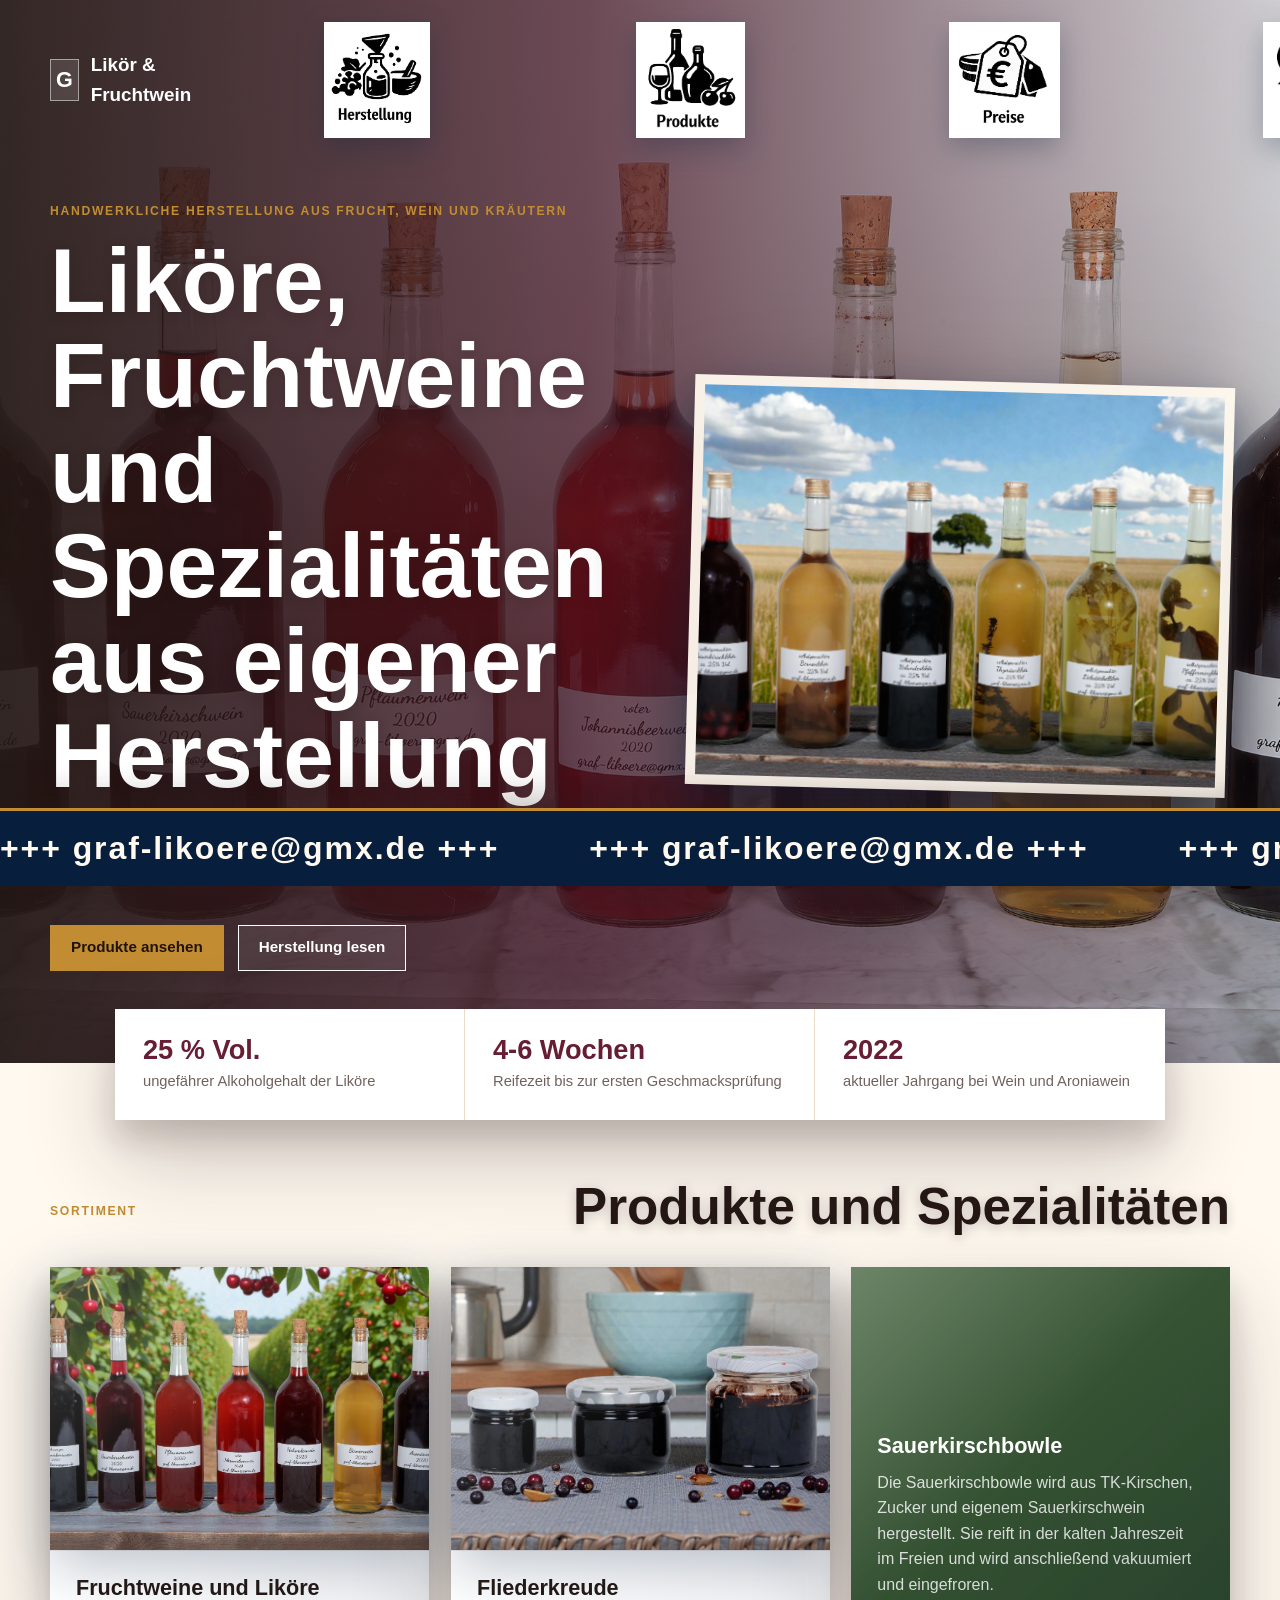
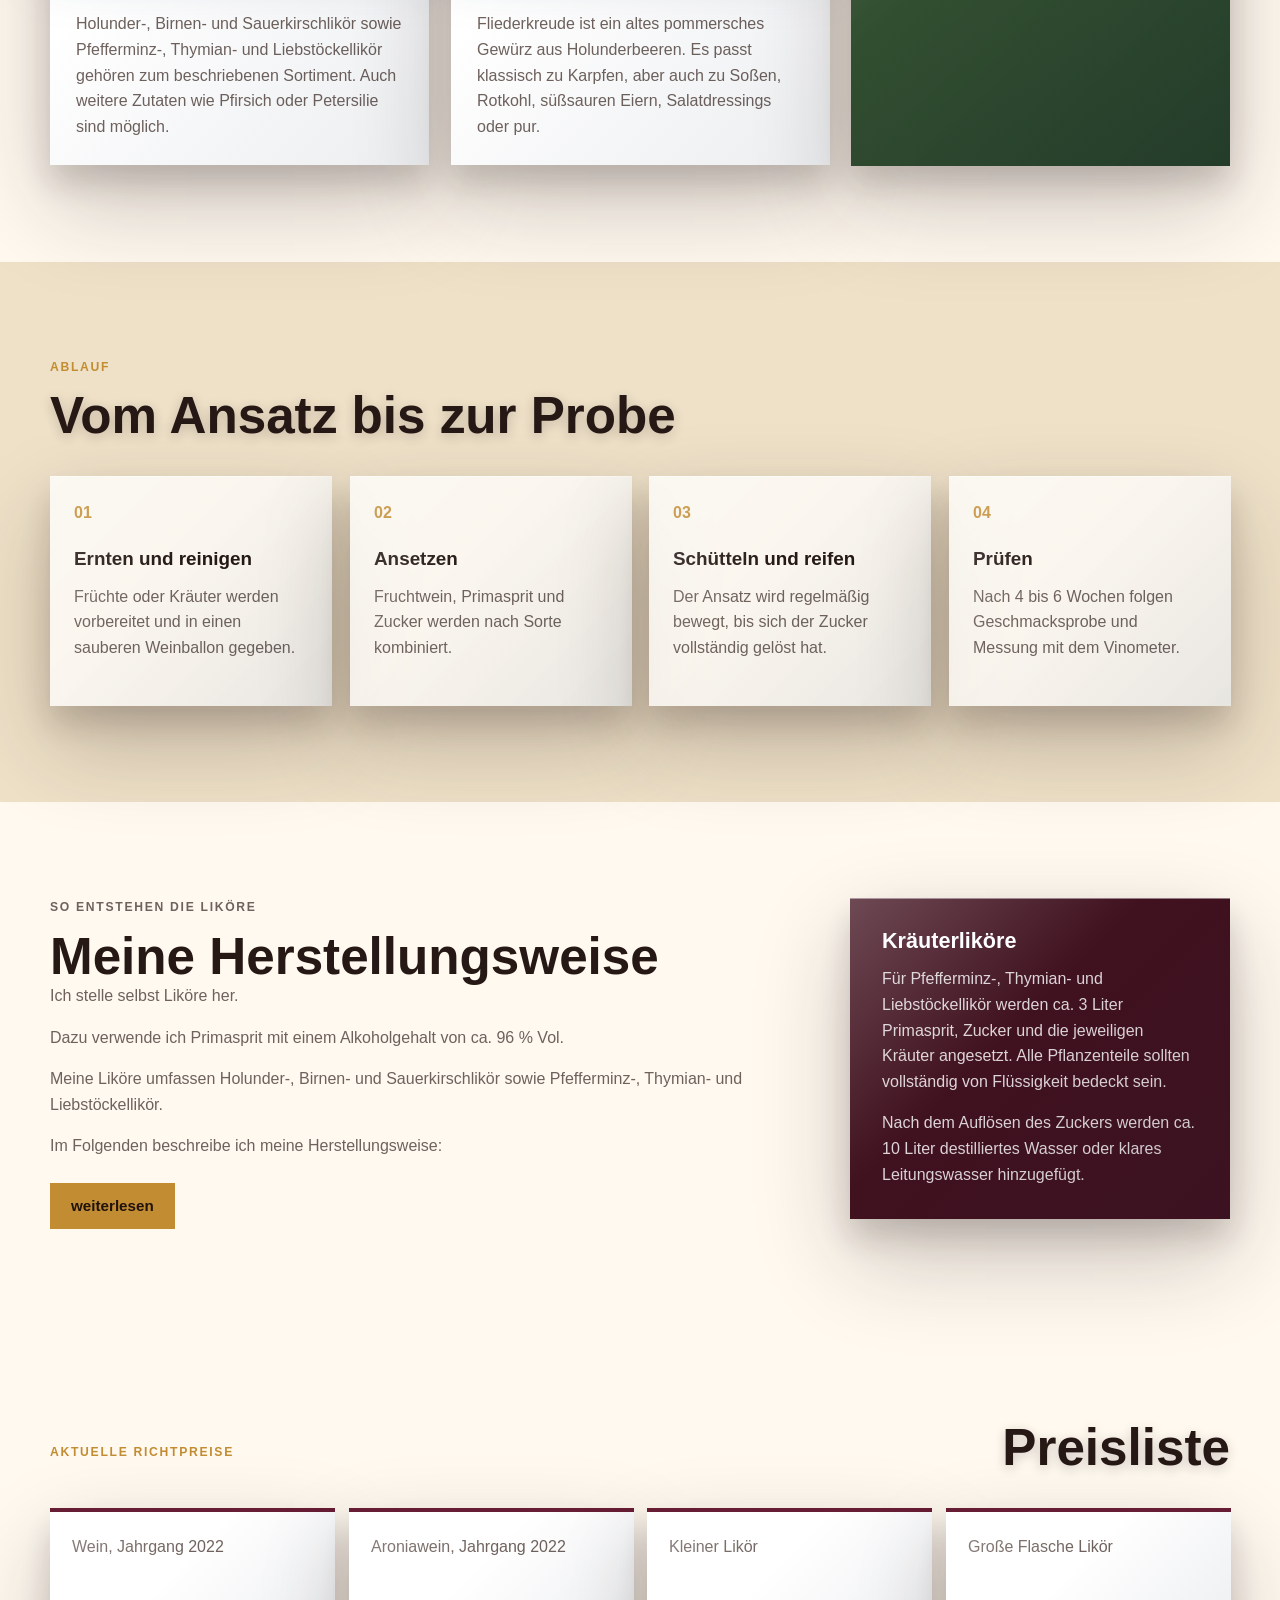
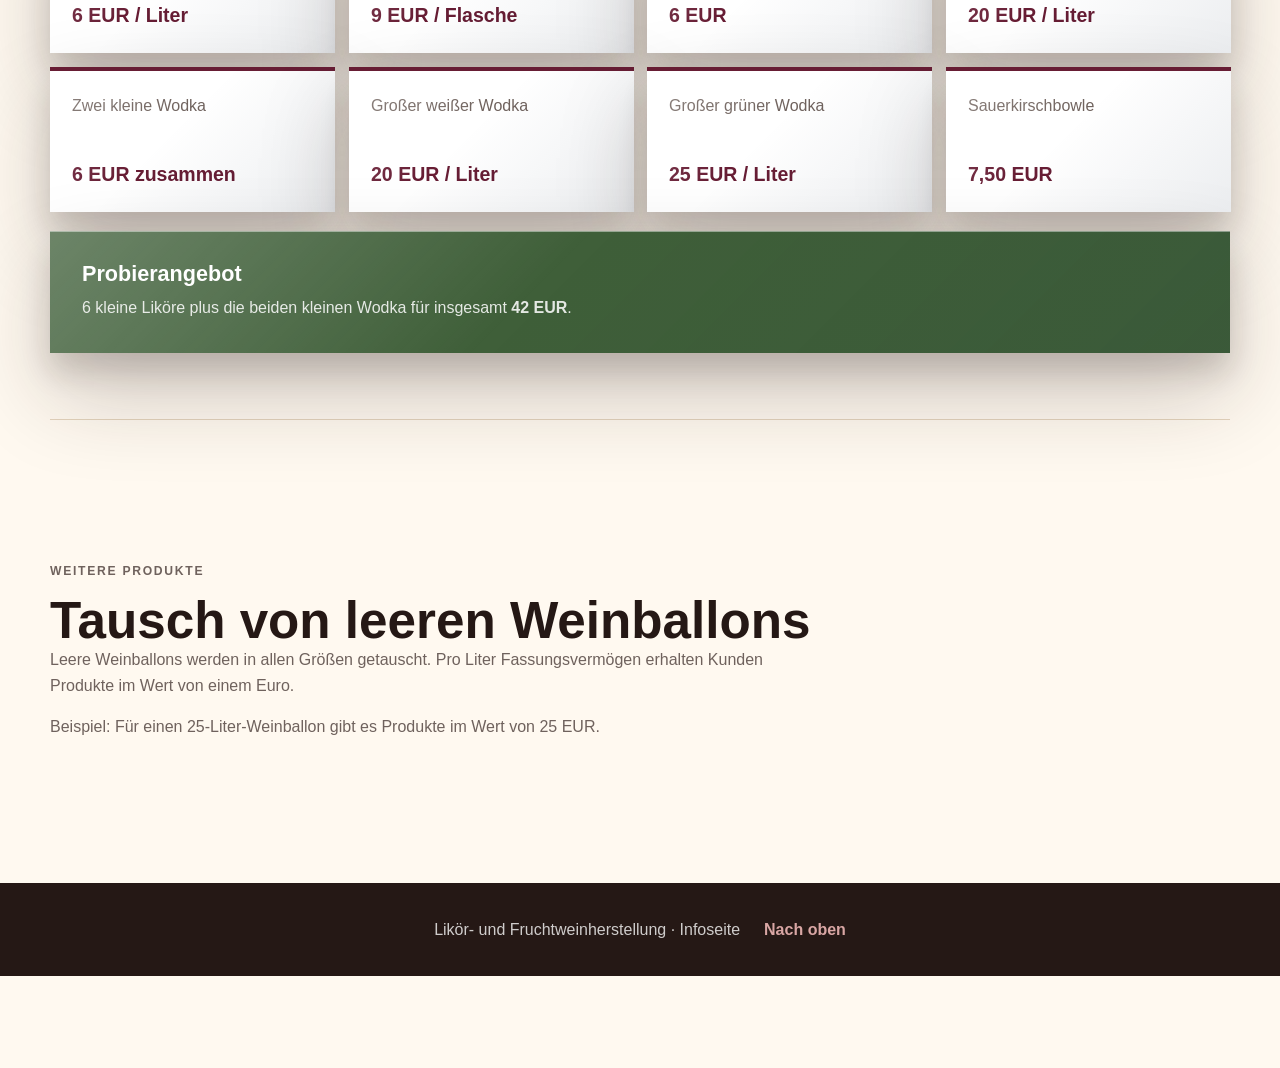
==== index.html @ 66293b5b "Add files via upload" ====
﻿<!doctype html>
<html lang="de">
<head>
  <meta charset="utf-8">
  <meta name="viewport" content="width=device-width, initial-scale=1">
  <title>Graf Liköre | Handgemachte Liköre, Fruchtweine, Fliederkreude & Sauerkirschbowle</title>
  <meta name="description" content="Graf Liköre: handgemachte Liköre, Fruchtweine, Aroniawein, Fliederkreude, Sauerkirschbowle und Wodka-Spezialitäten. Informationen zu Herstellung, Produkten, Preisen und Probierangebot.">
  <meta name="keywords" content="Graf Liköre, Likör, Liköre, handgemachte Liköre, hausgemachter Likör, Fruchtwein, Fruchtweine, Aroniawein, Holunderlikör, Birnenlikör, Sauerkirschlikör, Pfefferminzlikör, Thymianlikör, Liebstöckellikör, Kräuterlikör, Fliederkreude, Sauerkirschbowle, Wodka, Likörherstellung, Weinballon, regionale Produkte, Uecker-Randow, Pommern">
  <meta name="author" content="Graf Liköre">
  <meta name="robots" content="index, follow">
  <meta name="language" content="de">
  <meta name="geo.region" content="DE-MV">
  <meta name="geo.placename" content="Uecker-Randow, Mecklenburg-Vorpommern">
  <meta property="og:type" content="website">
  <meta property="og:locale" content="de_DE">
  <meta property="og:site_name" content="Graf Liköre">
  <meta property="og:title" content="Graf Liköre | Handgemachte Liköre und Fruchtweine">
  <meta property="og:description" content="Handgemachte Liköre, Fruchtweine, Fliederkreude, Sauerkirschbowle und Probierangebote mit Informationen zu Herstellung und Preisen.">
  <meta property="og:image" content="assets/likoerflaschen.jpg">
  <meta name="twitter:card" content="summary_large_image">
  <meta name="twitter:title" content="Graf Liköre | Handgemachte Liköre und Fruchtweine">
  <meta name="twitter:description" content="Informationen zu handgemachten Likören, Fruchtweinen, Fliederkreude, Sauerkirschbowle, Preisen und Herstellung.">
  <link rel="preconnect" href="https://fonts.googleapis.com">
  <link rel="preconnect" href="https://fonts.gstatic.com" crossorigin>
  <link href="https://fonts.googleapis.com/css2?family=Cormorant+Garamond:wght@600;700&family=Inter:wght@400;500;700;800&display=swap" rel="stylesheet">
  <link rel="stylesheet" href="css/styles.css?v=7">
</head>
<body>
  <header class="site-header" id="start">
    <nav class="nav" aria-label="Hauptnavigation">
      <a class="brand" href="#start" aria-label="Startseite">
        <span class="brand-mark">G</span>
        <span>Likör & Fruchtwein</span>
      </a>
      <button class="nav-toggle" type="button" aria-expanded="false" aria-controls="navLinks">
        <span></span><span></span><span></span>
      </button>
      <div class="nav-links" id="navLinks">
        <a class="nav-image-link nav-herstellung" href="#herstellung" aria-label="Herstellung"><img src="assets/herstellung2.png" alt="Herstellung"></a>
        <a class="nav-image-link nav-produkte" href="#produkte" aria-label="Produkte"><img src="assets/produkte2.png" alt="Produkte"></a>
        <a class="nav-image-link nav-preise" href="#preise" aria-label="Preise"><img src="assets/preise2.png" alt="Preise"></a>
        <a class="nav-image-link nav-interesse" href="#kontakt" aria-label="Interesse"><img src="assets/interesse2.png" alt="Interesse"></a>
      </div>
    </nav>

    <section class="hero">
      <div class="hero-copy">
        <p class="eyebrow">Handwerkliche Herstellung aus Frucht, Wein und Kräutern</p>
        <h1>Liköre, Fruchtweine und Spezialitäten aus eigener Herstellung</h1>
        <p class="hero-text">Diese Infoseite stellt das Sortiment, die Herstellungsweise und die aktuellen Richtpreise übersichtlich zusammen.</p>
        <div class="hero-actions">
          <a class="button button-primary" href="#produkte">Produkte ansehen</a>
          <a class="button button-secondary" href="#herstellung">Herstellung lesen</a>
        </div>
      </div>
      <figure class="hero-media reveal reveal-from-right">
        <img src="assets/l1.webp" alt="Große Likörflaschen aus eigener Herstellung">
      </figure>
    </section>
  </header>

  <main>
    <section class="intro-band" aria-label="Kurzüberblick">
      <div class="stat"><strong>25 % Vol.</strong><span>ungefährer Alkoholgehalt der Liköre</span></div>
      <div class="stat"><strong>4-6 Wochen</strong><span>Reifezeit bis zur ersten Geschmacksprüfung</span></div>
      <div class="stat"><strong>2022</strong><span>aktueller Jahrgang bei Wein und Aroniawein</span></div>
    </section>

    <section class="section gallery-section" id="produkte">
      <div class="section-heading">
        <p class="eyebrow">Sortiment</p>
        <h2>Produkte und Spezialitäten</h2>
      </div>
      <div class="product-grid">
        <article class="product-card featured reveal reveal-from-left">
          <img src="assets/l4.webp" alt="Fruchtweine in Flaschen">
          <div>
            <h3>Fruchtweine und Liköre</h3>
            <p>Holunder-, Birnen- und Sauerkirschlikör sowie Pfefferminz-, Thymian- und Liebstöckellikör gehören zum beschriebenen Sortiment. Auch weitere Zutaten wie Pfirsich oder Petersilie sind möglich.</p>
          </div>
        </article>
        <article class="product-card reveal reveal-from-right">
          <img src="assets/l5.webp" alt="Fliederkreude im Glas">
          <div>
            <h3>Fliederkreude</h3>
            <p>Fliederkreude ist ein altes pommersches Gewürz aus Holunderbeeren. Es passt klassisch zu Karpfen, aber auch zu Soßen, Rotkohl, süßsauren Eiern, Salatdressings oder pur.</p>
          </div>
        </article>
        <article class="product-card">
          <div class="text-only-card">
            <h3>Sauerkirschbowle</h3>
            <p>Die Sauerkirschbowle wird aus TK-Kirschen, Zucker und eigenem Sauerkirschwein hergestellt. Sie reift in der kalten Jahreszeit im Freien und wird anschließend vakuumiert und eingefroren.</p>
          </div>
        </article>
      </div>
    </section>

    <section class="section process-section">
      <div class="section-heading narrow">
        <p class="eyebrow">Ablauf</p>
        <h2>Vom Ansatz bis zur Probe</h2>
      </div>
      <ol class="timeline">
        <li><span>01</span><strong>Ernten und reinigen</strong><p>Früchte oder Kräuter werden vorbereitet und in einen sauberen Weinballon gegeben.</p></li>
        <li><span>02</span><strong>Ansetzen</strong><p>Fruchtwein, Primasprit und Zucker werden nach Sorte kombiniert.</p></li>
        <li><span>03</span><strong>Schütteln und reifen</strong><p>Der Ansatz wird regelmäßig bewegt, bis sich der Zucker vollständig gelöst hat.</p></li>
        <li><span>04</span><strong>Prüfen</strong><p>Nach 4 bis 6 Wochen folgen Geschmacksprobe und Messung mit dem Vinometer.</p></li>
      </ol>
    </section>

    <section class="section split" id="herstellung">
      <div>
        <p class="eyebrow">So entstehen die Liköre</p>
        <h2>Meine Herstellungsweise</h2>
        <p>Ich stelle selbst Liköre her.</p>
        <p>Dazu verwende ich Primasprit mit einem Alkoholgehalt von ca. 96 % Vol.</p>
        <p>Meine Liköre umfassen Holunder-, Birnen- und Sauerkirschlikör sowie Pfefferminz-, Thymian- und Liebstöckellikör.</p>
        <p>Im Folgenden beschreibe ich meine Herstellungsweise:</p>
        <div class="more-text" id="herstellungMehr" hidden>
          <p>Je nach Jahreszeit werden die entsprechenden Früchte geerntet, anschließend gereinigt und in einen zuvor gesäuberten Weinballon gefüllt.</p>
          <p>Für Holunder-, Birnen- und Sauerkirschlikör verwende ich jeweils einen entsprechenden Jahrgangswein (Holunder-, Birnen- oder Sauerkirschwein).</p>
          <p>In einen 15-Liter-Weinballon werden zunächst ca. 10 Liter Fruchtwein, etwa 2 Liter Primasprit und 500 Gramm Zucker gegeben. Anschließend wird der Ballon anfangs nahezu täglich geschüttelt, bis sich der Zucker vollständig aufgelöst hat. Nach etwa 4-6 Wochen kann der Likör geschmacklich geprüft werden.</p>
          <p>Meine Liköre haben einen Alkoholgehalt von etwa 25 % Vol. Dieser wird mit einem Vinometer gemessen.</p>
        </div>
        <button class="button button-primary read-more-button" type="button" aria-expanded="false" aria-controls="herstellungMehr">weiterlesen</button>
      </div>
      <aside class="note-panel">
        <h3>Kräuterliköre</h3>
        <p>Für Pfefferminz-, Thymian- und Liebstöckellikör werden ca. 3 Liter Primasprit, Zucker und die jeweiligen Kräuter angesetzt. Alle Pflanzenteile sollten vollständig von Flüssigkeit bedeckt sein.</p>
        <p>Nach dem Auflösen des Zuckers werden ca. 10 Liter destilliertes Wasser oder klares Leitungswasser hinzugefügt.</p>
      </aside>
    </section>
    <section class="section prices" id="preise">
      <div class="section-heading">
        <p class="eyebrow">Aktuelle Richtpreise</p>
        <h2>Preisliste</h2>
      </div>
      <div class="price-grid">
        <article><span>Wein, Jahrgang 2022</span><strong>6 EUR / Liter</strong></article>
        <article><span>Aroniawein, Jahrgang 2022</span><strong>9 EUR / Flasche</strong></article>
        <article><span>Kleiner Likör</span><strong>6 EUR</strong></article>
        <article><span>Große Flasche Likör</span><strong>20 EUR / Liter</strong></article>
        <article><span>Zwei kleine Wodka</span><strong>6 EUR zusammen</strong></article>
        <article><span>Großer weißer Wodka</span><strong>20 EUR / Liter</strong></article>
        <article><span>Großer grüner Wodka</span><strong>25 EUR / Liter</strong></article>
        <article><span>Sauerkirschbowle</span><strong>7,50 EUR</strong></article>
      </div>
      <div class="sample-box">
        <h3>Probierangebot</h3>
        <p>6 kleine Liköre plus die beiden kleinen Wodka für insgesamt <strong>42 EUR</strong>.</p>
      </div>
    </section>

    <section class="section exchange" id="kontakt">
      <div>
        <p class="eyebrow">Weitere Produkte</p>
        <h2>Tausch von leeren Weinballons</h2>
        <p>Leere Weinballons werden in allen Größen getauscht. Pro Liter Fassungsvermögen erhalten Kunden Produkte im Wert von einem Euro.</p>
        <p>Beispiel: Für einen 25-Liter-Weinballon gibt es Produkte im Wert von 25 EUR.</p>
      </div>
      <div class="contact-card">
        <h3>Interesse?</h3>
        <p>Diese Seite ist als kompakte Informationsseite gedacht und kann offline geöffnet, verschickt oder auf einem PC präsentiert werden.</p>
        <a class="button button-primary" href="#preise">Preise ansehen</a>
      </div>
    </section>
  </main>

  <footer class="footer">
    <p>Likör- und Fruchtweinherstellung · Infoseite</p>
    <a href="#start">Nach oben</a>
  </footer>

  <script src="js/main.js?v=7"></script>
  <div class="contact-ticker" aria-label="Kontakt E-Mail">
    <div class="contact-ticker-track">
      <span>+++ graf-likoere@gmx.de +++</span>
      <span>+++ graf-likoere@gmx.de +++</span>
      <span>+++ graf-likoere@gmx.de +++</span>
      <span>+++ graf-likoere@gmx.de +++</span>
    </div>
  </div></body>
</html>
---- css/styles.css ----
﻿:root {
  --ink: #251815;
  --muted: #6f625d;
  --paper: #fff9f0;
  --cream: #f4e8d2;
  --berry: #671d34;
  --berry-dark: #40111f;
  --leaf: #3f5f39;
  --gold: #c28c32;
  --rose: #d9a6a4;
  --white: #ffffff;
  --shadow: 0 24px 70px rgba(50, 23, 16, 0.18);
  --font-display: "Trebuchet MS", "Segoe UI", Arial, sans-serif;
  --font-body: "Segoe UI", Roboto, Arial, sans-serif;
}

* { box-sizing: border-box; }
html { scroll-behavior: smooth; }
body {
  margin: 0;
  font-family: var(--font-body);
  color: var(--ink);
  background: var(--paper);
  line-height: 1.6;
}
img { max-width: 100%; display: block; }
a { color: inherit; }

.site-header {
  min-height: 100vh;
  background:
    linear-gradient(90deg, rgba(37, 24, 21, 0.92), rgba(64, 17, 31, 0.73) 46%, rgba(37, 24, 21, 0.12)),
    url("../assets/fruchtweine.jpg") center/cover;
  color: var(--white);
  position: relative;
}

.nav {
  width: min(1180px, calc(100% - 32px));
  margin: 0 auto;
  padding: 22px 0;
  display: flex;
  align-items: center;
  justify-content: space-between;
  gap: 24px;
}

.brand {
  display: inline-flex;
  align-items: center;
  gap: 12px;
  text-decoration: none;
  font-weight: 700;
  letter-spacing: 0;
  font-family: var(--font-display);
  font-size: 1.18rem;
}
.brand-mark {
  width: 42px;
  height: 42px;
  display: grid;
  place-items: center;
  border: 1px solid rgba(255,255,255,0.5);
  background: rgba(255,255,255,0.12);
  font-size: 1.35rem;
}

.nav-links { display: flex; align-items: center; gap: 18px; }
.nav-links a {
  text-decoration: none;
  font-family: var(--font-body);
  font-weight: 900;
}
.nav-image-link {
  width: 296px;
  display: inline-flex;
  align-items: center;
  justify-content: center;
  border-radius: 8px;
  transition: transform 180ms ease, filter 180ms ease;
}
.nav-image-link img {
  display: block;
  width: 100%;
  height: auto;
  max-height: 116px;
  object-fit: contain;
}
.nav-image-link:hover {
  filter: brightness(1.08);
  transform: translateY(-1px);
}
.nav-toggle { display: none; }

.hero {
  width: min(1180px, calc(100% - 32px));
  min-height: calc(100vh - 90px);
  margin: 0 auto;
  display: grid;
  grid-template-columns: minmax(0, 1.05fr) minmax(320px, 0.95fr);
  gap: 44px;
  align-items: center;
  padding: 42px 0 92px;
}
.hero-copy { max-width: 760px; }
.eyebrow {
  margin: 0 0 12px;
  font-family: var(--font-body);
  text-transform: uppercase;
  letter-spacing: 0.14em;
  font-size: 0.76rem;
  color: var(--gold);
  font-weight: 700;
}
h1, h2, h3 { font-family: var(--font-display); line-height: 1.04; margin: 0; letter-spacing: 0; font-weight: 700; }
h1 { font-size: clamp(3rem, 8vw, 5.7rem); max-width: 900px; }
h2 { font-size: clamp(2rem, 4vw, 3.35rem); }
h3 { font-size: 1.35rem; }
p { margin: 0; }
.hero-text {
  margin-top: 24px;
  max-width: 640px;
  font-size: 1.25rem;
  font-family: var(--font-body);
  color: rgba(255,255,255,0.86);
}
.hero-actions { display: flex; flex-wrap: wrap; gap: 14px; margin-top: 34px; }
.button {
  display: inline-flex;
  align-items: center;
  justify-content: center;
  min-height: 46px;
  padding: 0 20px;
  border: 1px solid currentColor;
  text-decoration: none;
  font-family: var(--font-body);
  font-weight: 700;
  font-size: 0.95rem;
}
.button-primary { background: var(--gold); border-color: var(--gold); color: #20120d; }
.button-secondary { color: var(--white); background: rgba(255,255,255,0.08); }
.hero-media {
  margin: 0;
  box-shadow: var(--shadow);
  transform: rotate(1.5deg);
  border: 10px solid rgba(255,255,255,0.88);
}
.hero-media img { aspect-ratio: 4 / 3; object-fit: cover; }

.intro-band {
  width: min(1050px, calc(100% - 32px));
  margin: -54px auto 0;
  background: var(--white);
  box-shadow: var(--shadow);
  display: grid;
  grid-template-columns: repeat(3, 1fr);
  position: relative;
  z-index: 2;
}
.stat { padding: 26px 28px; border-right: 1px solid #eadcc9; }
.stat:last-child { border-right: 0; }
.stat strong { display: block; font-size: 1.7rem; color: var(--berry); line-height: 1.1; }
.stat span { display: block; margin-top: 6px; font-family: var(--font-body); color: var(--muted); font-size: 0.92rem; }

.section { width: min(1180px, calc(100% - 32px)); margin: 0 auto; padding: 96px 0; }
.split { display: grid; grid-template-columns: minmax(0, 1fr) 380px; gap: 62px; align-items: start; }
.split p + p, .exchange p + p { margin-top: 16px; }
.split p, .exchange p { font-family: var(--font-body); color: var(--muted); }
.more-text { margin-top: 16px; }
.read-more-button { margin-top: 24px; cursor: pointer; }
.read-more-button:hover { filter: brightness(1.05); }
.note-panel, .contact-card, .sample-box {
  background: var(--berry-dark);
  color: var(--white);
  padding: 32px;
  box-shadow: var(--shadow);
}
.note-panel p, .contact-card p { color: rgba(255,255,255,0.82); margin-top: 14px; }
.section-heading { display: flex; align-items: end; justify-content: space-between; gap: 24px; margin-bottom: 34px; }
.section-heading.narrow { display: block; max-width: 680px; }
.gallery-section { padding-top: 60px; }
.product-grid { display: grid; grid-template-columns: repeat(3, 1fr); gap: 22px; }
.product-card {
  background: var(--white);
  box-shadow: 0 14px 45px rgba(50, 23, 16, 0.12);
  min-height: 100%;
}
.product-card img { width: 100%; aspect-ratio: 4 / 3; object-fit: cover; }
.product-card div:not(.text-only-card), .text-only-card { padding: 26px; }
.product-card p { margin-top: 12px; color: var(--muted); font-family: var(--font-body); }
.product-card.featured { grid-column: span 1; }
.text-only-card {
  min-height: 100%;
  display: flex;
  flex-direction: column;
  justify-content: center;
  background: linear-gradient(145deg, var(--leaf), #263f29);
  color: var(--white);
}
.text-only-card p { color: rgba(255,255,255,0.82); }

.process-section {
  width: 100%;
  max-width: none;
  background: #efe1c8;
  padding-left: max(16px, calc((100% - 1180px) / 2));
  padding-right: max(16px, calc((100% - 1180px) / 2));
}
.timeline {
  list-style: none;
  padding: 0;
  margin: 34px 0 0;
  display: grid;
  grid-template-columns: repeat(4, 1fr);
  gap: 18px;
}
.timeline li { background: rgba(255,255,255,0.7); padding: 24px; min-height: 230px; }
.timeline span { font-family: var(--font-body); color: var(--gold); font-weight: 800; }
.timeline strong { display: block; margin-top: 18px; font-size: 1.18rem; }
.timeline p { margin-top: 10px; font-family: var(--font-body); color: var(--muted); }

.prices { padding-bottom: 66px; }
.price-grid { display: grid; grid-template-columns: repeat(4, 1fr); gap: 14px; }
.price-grid article {
  background: var(--white);
  border-top: 4px solid var(--berry);
  padding: 22px;
  min-height: 140px;
  box-shadow: 0 12px 34px rgba(50, 23, 16, 0.1);
}
.price-grid span { display: block; font-family: var(--font-body); color: var(--muted); min-height: 48px; }
.price-grid strong { display: block; margin-top: 18px; font-size: 1.22rem; color: var(--berry); }
.sample-box { margin-top: 18px; background: var(--leaf); }
.sample-box p { margin-top: 10px; color: rgba(255,255,255,0.86); font-family: var(--font-body); }
.exchange {
  display: grid;
  grid-template-columns: minmax(0, 1fr) 360px;
  gap: 46px;
  align-items: center;
  border-top: 1px solid #e4d4bd;
}
.contact-card .button { margin-top: 22px; }
.footer {
  padding: 34px 16px;
  background: var(--ink);
  color: rgba(255,255,255,0.78);
  display: flex;
  align-items: center;
  justify-content: center;
  gap: 24px;
  font-family: var(--font-body);
}
.footer a { color: var(--rose); text-decoration: none; font-weight: 700; }

@media (max-width: 900px) {
  .nav { position: relative; }
  .nav-toggle {
    display: inline-flex;
    width: 44px;
    height: 44px;
    flex-direction: column;
    justify-content: center;
    gap: 5px;
    border: 1px solid rgba(255,255,255,0.45);
    background: rgba(255,255,255,0.08);
  }
  .nav-toggle span { display: block; width: 20px; height: 2px; background: var(--white); margin: 0 auto; }
  .nav-links {
    display: none;
    position: absolute;
    top: 76px;
    right: 0;
    left: 0;
    padding: 18px;
    background: rgba(37, 24, 21, 0.96);
    flex-direction: column;
    align-items: stretch;
  }
  .nav-image-link {
    width: min(100%, 560px);
  }
  .nav-image-link img {
    max-height: 144px;
  }
  .nav-links.open { display: flex; }
  .hero { grid-template-columns: 1fr; padding-top: 20px; }
  .hero-media { transform: none; max-width: 620px; }
  .intro-band, .split, .product-grid, .timeline, .price-grid, .exchange { grid-template-columns: 1fr; }
  .stat { border-right: 0; border-bottom: 1px solid #eadcc9; }
  .stat:last-child { border-bottom: 0; }
  .section { padding: 72px 0; }
  .price-grid span { min-height: auto; }
}

@media (max-width: 560px) {
  .site-header { min-height: auto; }
  h1 { font-size: 2.75rem; }
  h2 { font-size: 2rem; }
  .hero { min-height: auto; padding-bottom: 86px; }
  .hero-text { font-size: 1.08rem; }
  .hero-actions, .footer { align-items: stretch; flex-direction: column; }
  .button { width: 100%; }
  .note-panel, .contact-card, .sample-box { padding: 24px; }
}
.reveal {
  opacity: 1;
  transform: none;
}
.animations-ready .reveal {
  opacity: 0;
  transform: translateY(44px);
  transition: opacity 1800ms ease, transform 1800ms cubic-bezier(0.16, 0.74, 0.18, 1);
  will-change: opacity, transform;
}
.animations-ready .reveal-from-left { transform: translateX(-360px) scale(0.9); }
.animations-ready .reveal-from-right { transform: translateX(360px) scale(0.9); }
.animations-ready .hero-media.reveal-from-right { transform: translateX(360px) scale(0.9) rotate(1.5deg); }
.animations-ready .reveal.is-visible {
  opacity: 1;
  transform: translate(0, 0) scale(1);
}
.animations-ready .hero-media.reveal.is-visible { transform: rotate(1.5deg) scale(1); }

@media (max-width: 900px) {
  .animations-ready .reveal-from-left { transform: translateX(-180px) scale(0.92); }
  .animations-ready .reveal-from-right { transform: translateX(180px) scale(0.92); }
  .animations-ready .hero-media.reveal-from-right { transform: translateX(180px) scale(0.92); }
  .animations-ready .hero-media.reveal.is-visible { transform: none; }
}




:root {
  --ticker-height: clamp(56px, 9vw, 78px);
}
body {
  padding-bottom: calc(var(--ticker-height) + 14px);
}
.contact-ticker {
  position: fixed;
  left: 0;
  right: 0;
  bottom: 14px;
  z-index: 9999;
  height: var(--ticker-height);
  overflow: hidden;
  display: flex;
  align-items: center;
  background: #071f3d;
  color: #fff9f0;
  border-top: 3px solid #c28c32;
  box-shadow: 0 -12px 34px rgba(37, 24, 21, 0.26);
  font-family: var(--font-body);
  font-size: clamp(1.12rem, 4.6vw, 2rem);
  font-weight: 800;
  letter-spacing: 0.06em;
  white-space: nowrap;
}
.contact-ticker-track {
  display: flex;
  width: max-content;
  min-width: 200%;
  animation: contactTicker 14s linear infinite;
}
.contact-ticker-track span {
  display: inline-flex;
  align-items: center;
  padding-right: clamp(42px, 10vw, 90px);
}
@keyframes contactTicker {
  from { transform: translateX(0); }
  to { transform: translateX(-50%); }
}








/* 3D depth enhancements */
.hero-media,
.product-card,
.note-panel,
.contact-card,
.sample-box,
.price-grid article,
.timeline li,
.intro-band {
  transform-style: preserve-3d;
  box-shadow:
    0 18px 28px rgba(37, 24, 21, 0.16),
    0 38px 90px rgba(37, 24, 21, 0.24),
    inset 0 1px 0 rgba(255, 255, 255, 0.45);
}
.hero-media,
.product-card img {
  filter: drop-shadow(0 18px 28px rgba(7, 31, 61, 0.26));
}
.hero-media {
  border-color: rgba(255, 249, 240, 0.95);
  box-shadow:
    0 22px 32px rgba(7, 31, 61, 0.28),
    0 48px 110px rgba(37, 24, 21, 0.36);
}
.product-card,
.price-grid article,
.timeline li,
.note-panel,
.contact-card,
.sample-box {
  position: relative;
  transition: transform 240ms ease, box-shadow 240ms ease, filter 240ms ease;
}
.product-card::after,
.price-grid article::after,
.timeline li::after,
.note-panel::after,
.contact-card::after,
.sample-box::after {
  content: "";
  position: absolute;
  inset: 0;
  pointer-events: none;
  background: linear-gradient(135deg, rgba(255,255,255,0.24), rgba(255,255,255,0) 42%, rgba(7,31,61,0.08));
  border-radius: inherit;
}
.product-card:hover,
.price-grid article:hover,
.timeline li:hover,
.note-panel:hover,
.contact-card:hover,
.sample-box:hover {
  transform: translateY(-7px) perspective(900px) rotateX(1.6deg);
  box-shadow:
    0 24px 34px rgba(37, 24, 21, 0.2),
    0 52px 120px rgba(37, 24, 21, 0.3),
    inset 0 1px 0 rgba(255, 255, 255, 0.55);
}
.product-card img {
  border-bottom: 1px solid rgba(37, 24, 21, 0.08);
}
.nav-image-link img {
  filter: drop-shadow(0 10px 14px rgba(7, 31, 61, 0.28));
}
.nav-image-link:hover img {
  filter: drop-shadow(0 14px 20px rgba(7, 31, 61, 0.34)) brightness(1.06);
}
.section-heading h2,
h1 {
  text-shadow: 0 3px 12px rgba(37, 24, 21, 0.22);
}
@media (max-width: 900px) {
  .product-card:hover,
  .price-grid article:hover,
  .timeline li:hover,
  .note-panel:hover,
  .contact-card:hover,
  .sample-box:hover {
    transform: translateY(-4px);
  }
}
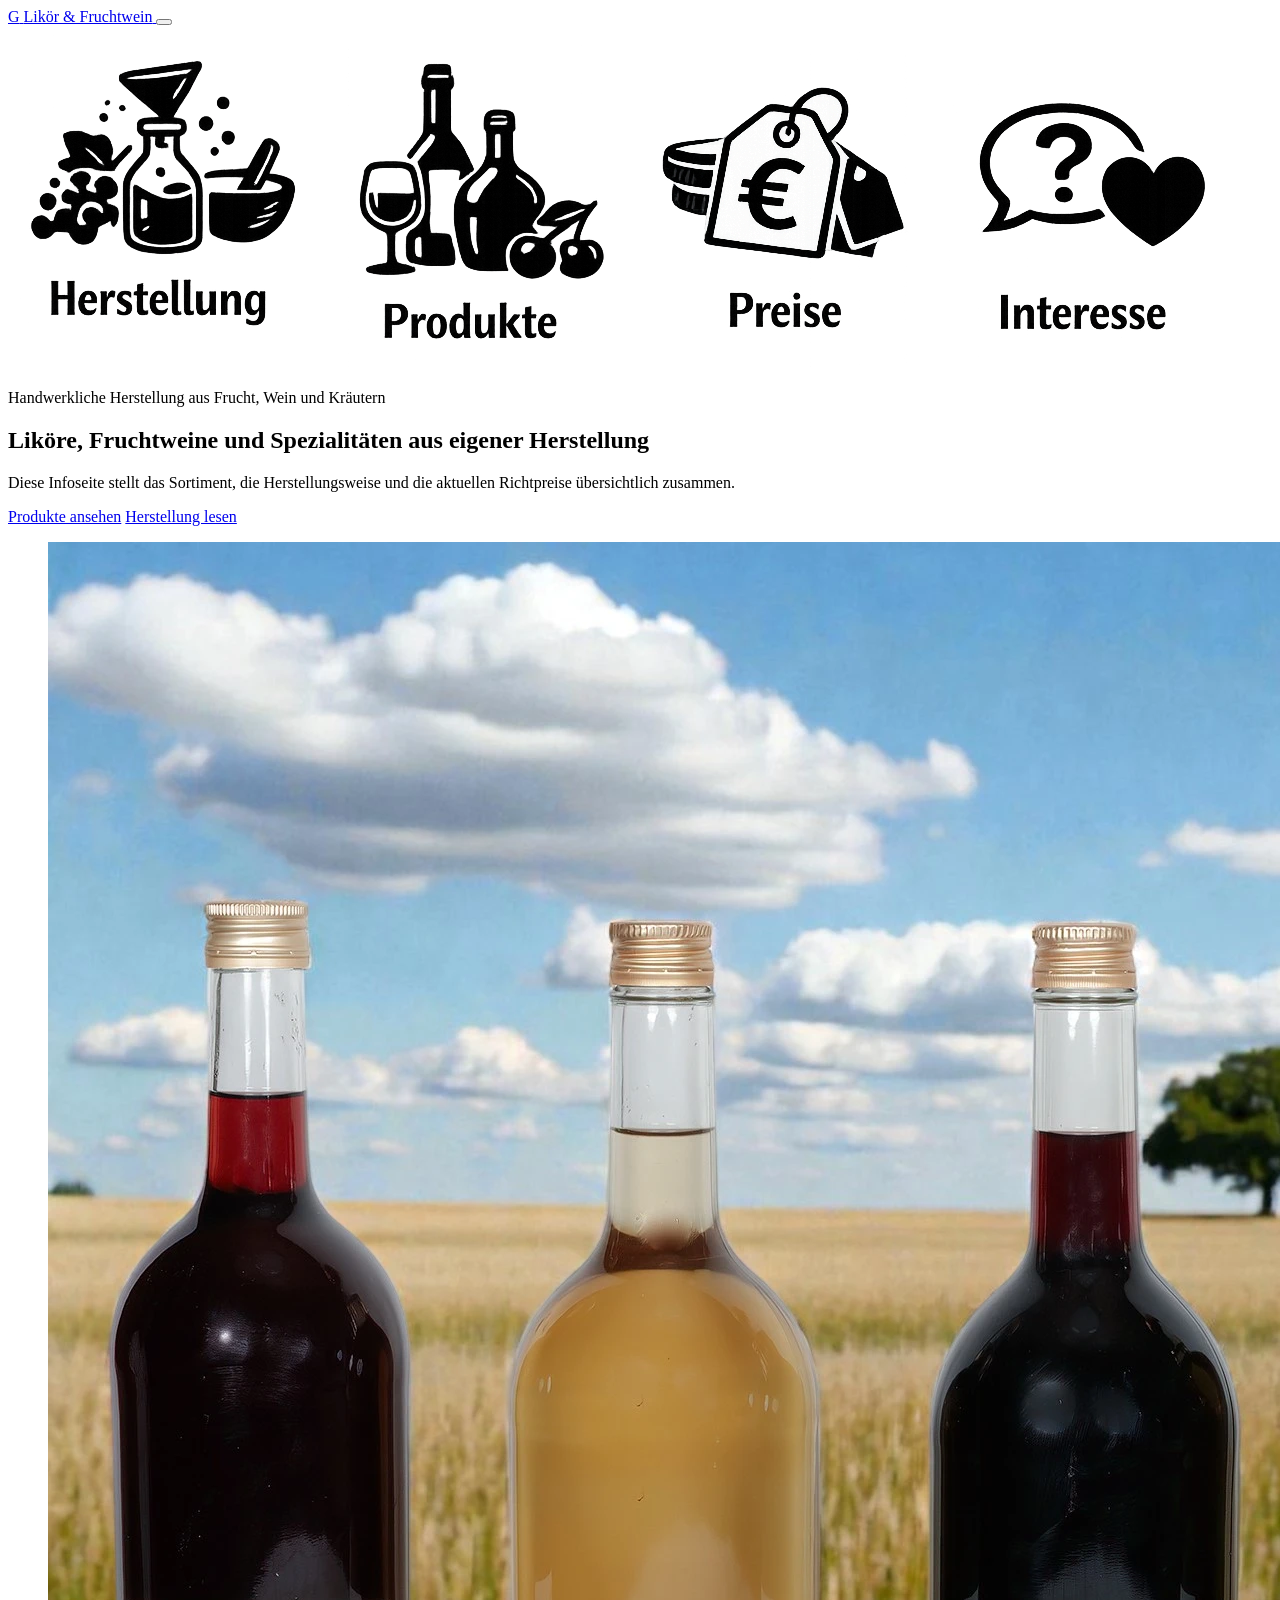
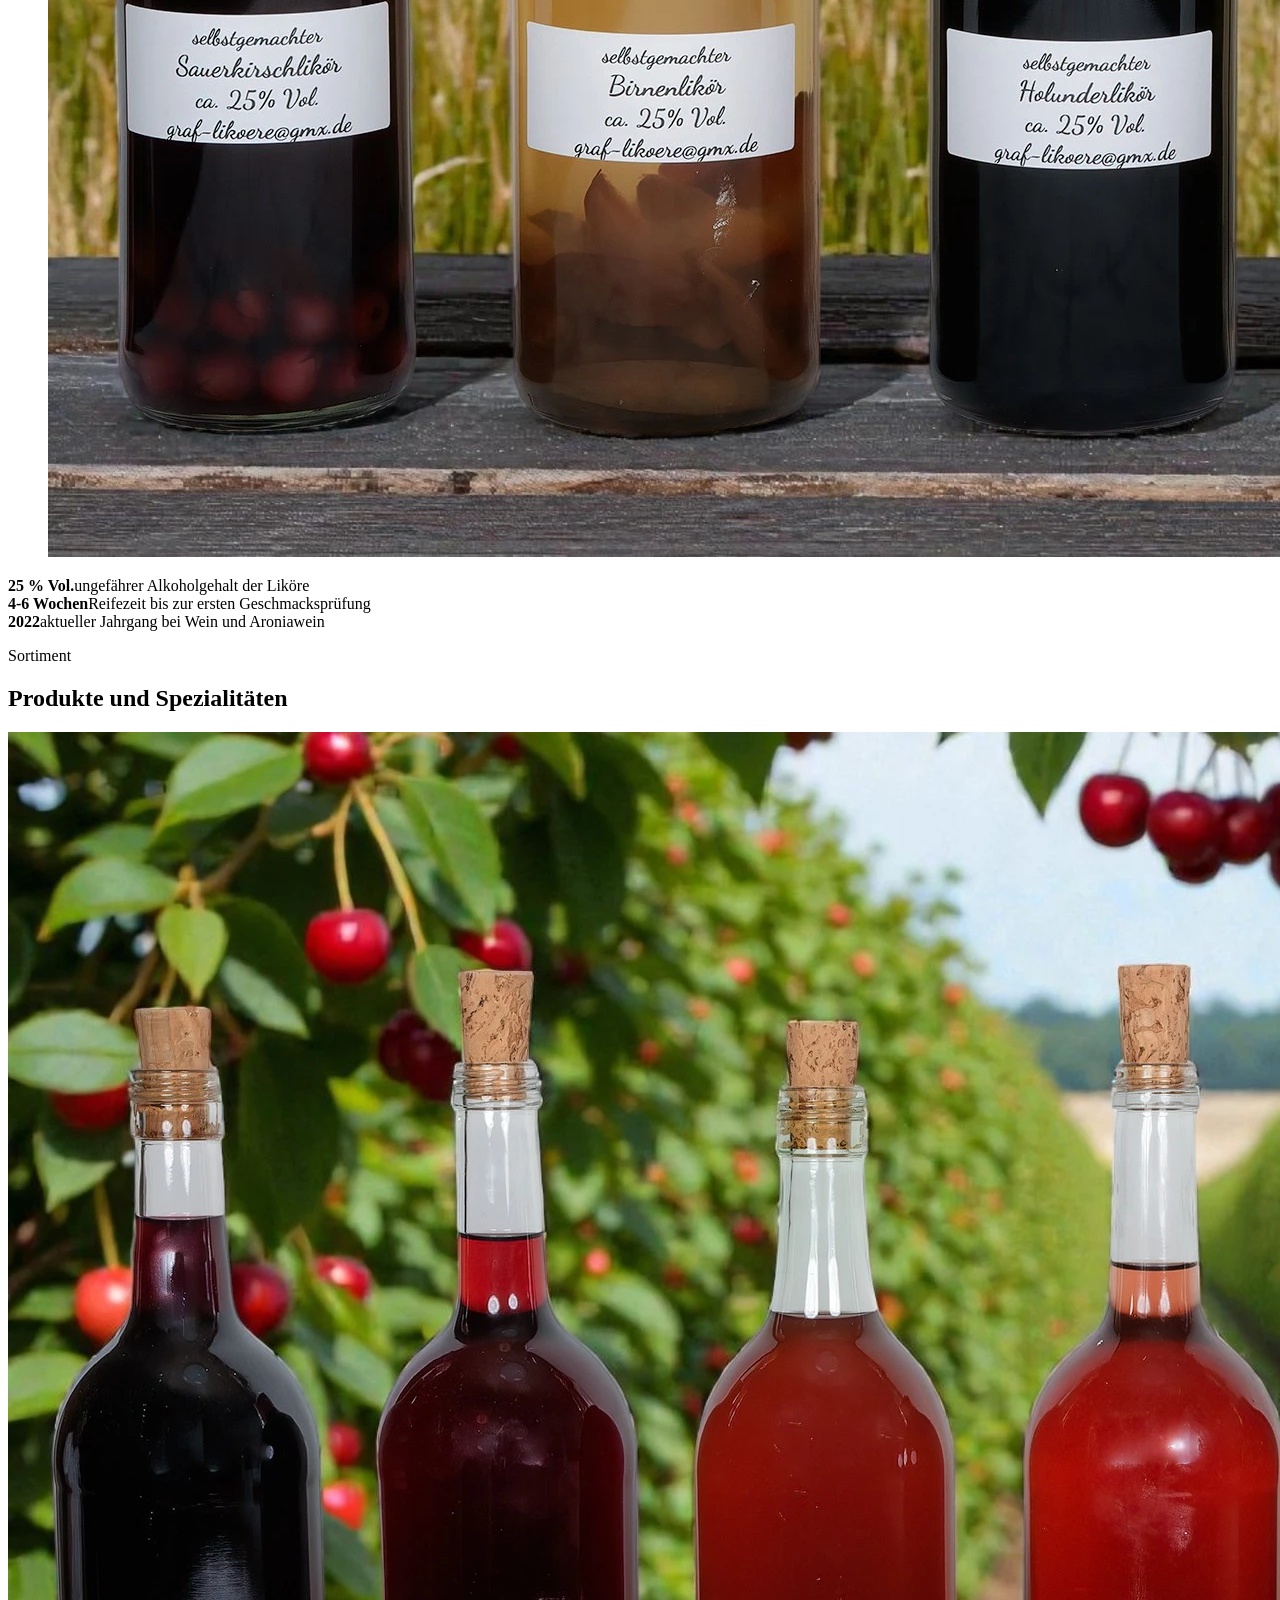
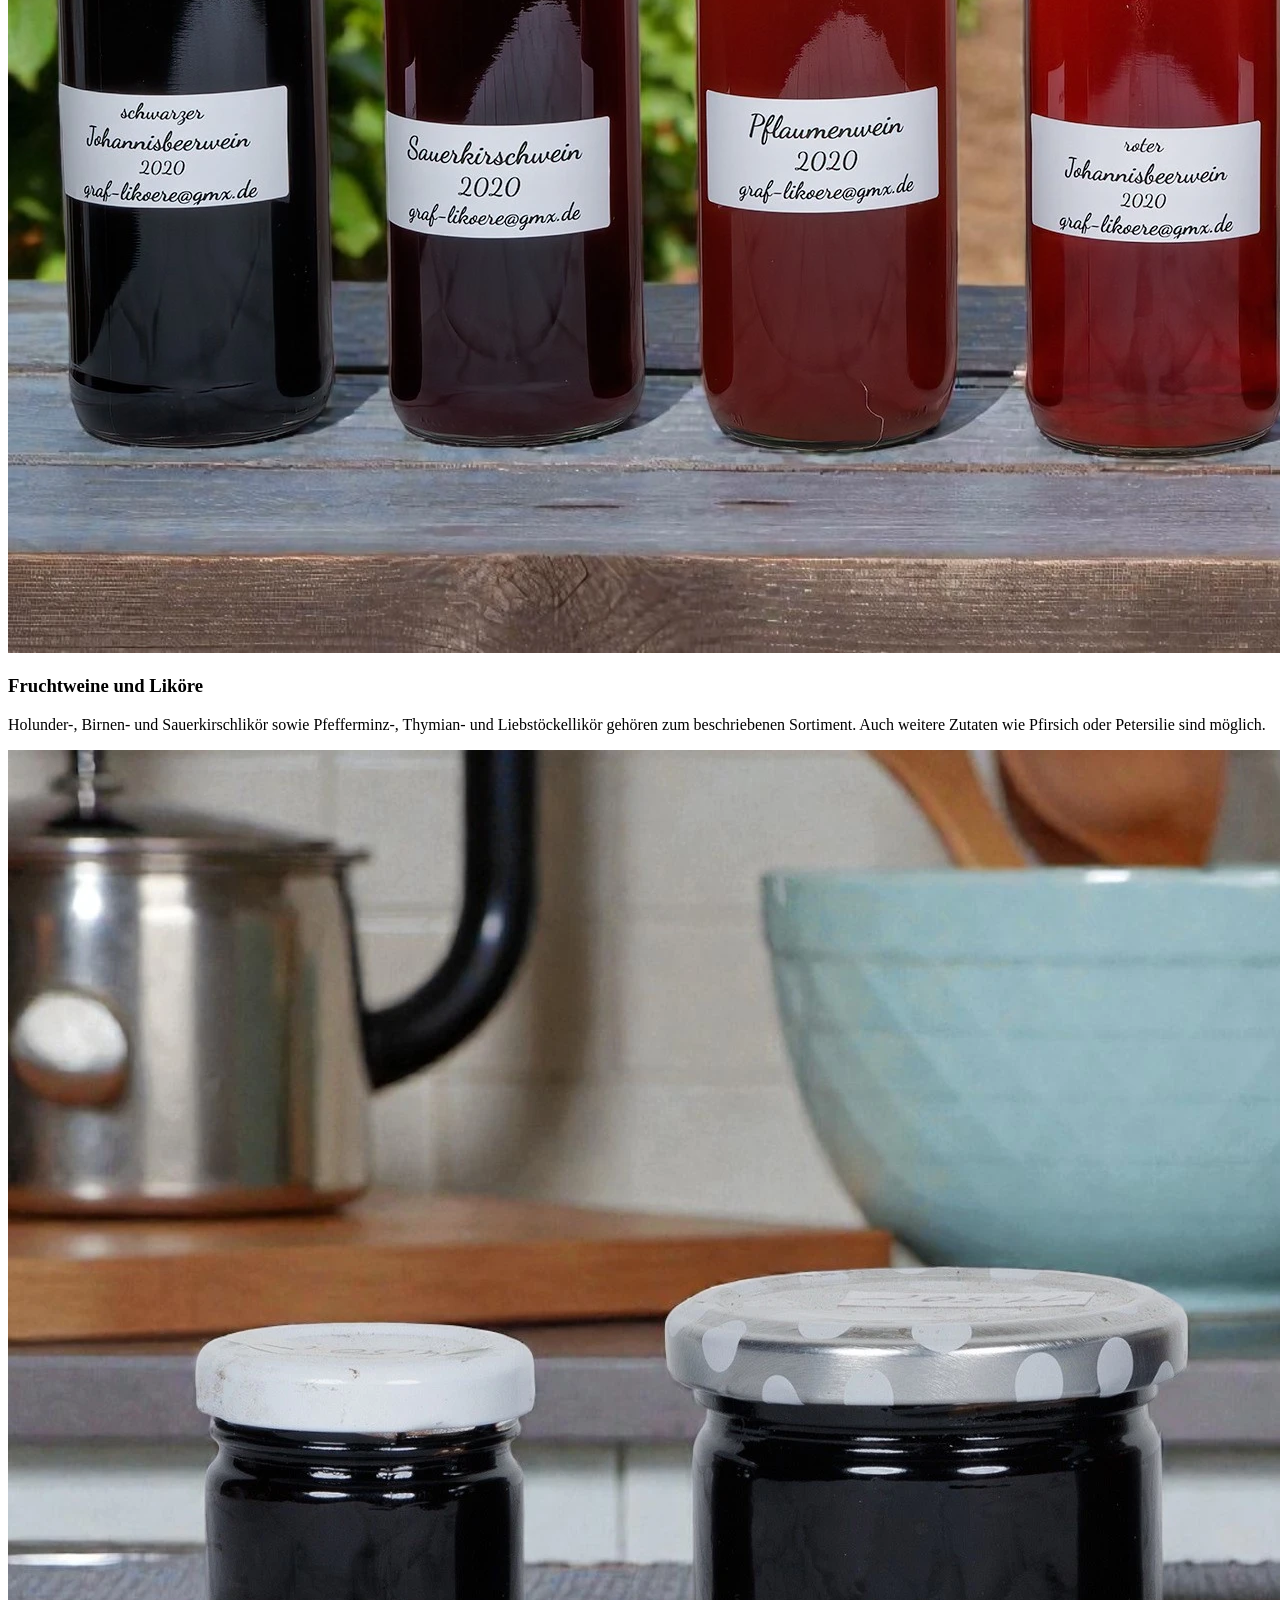
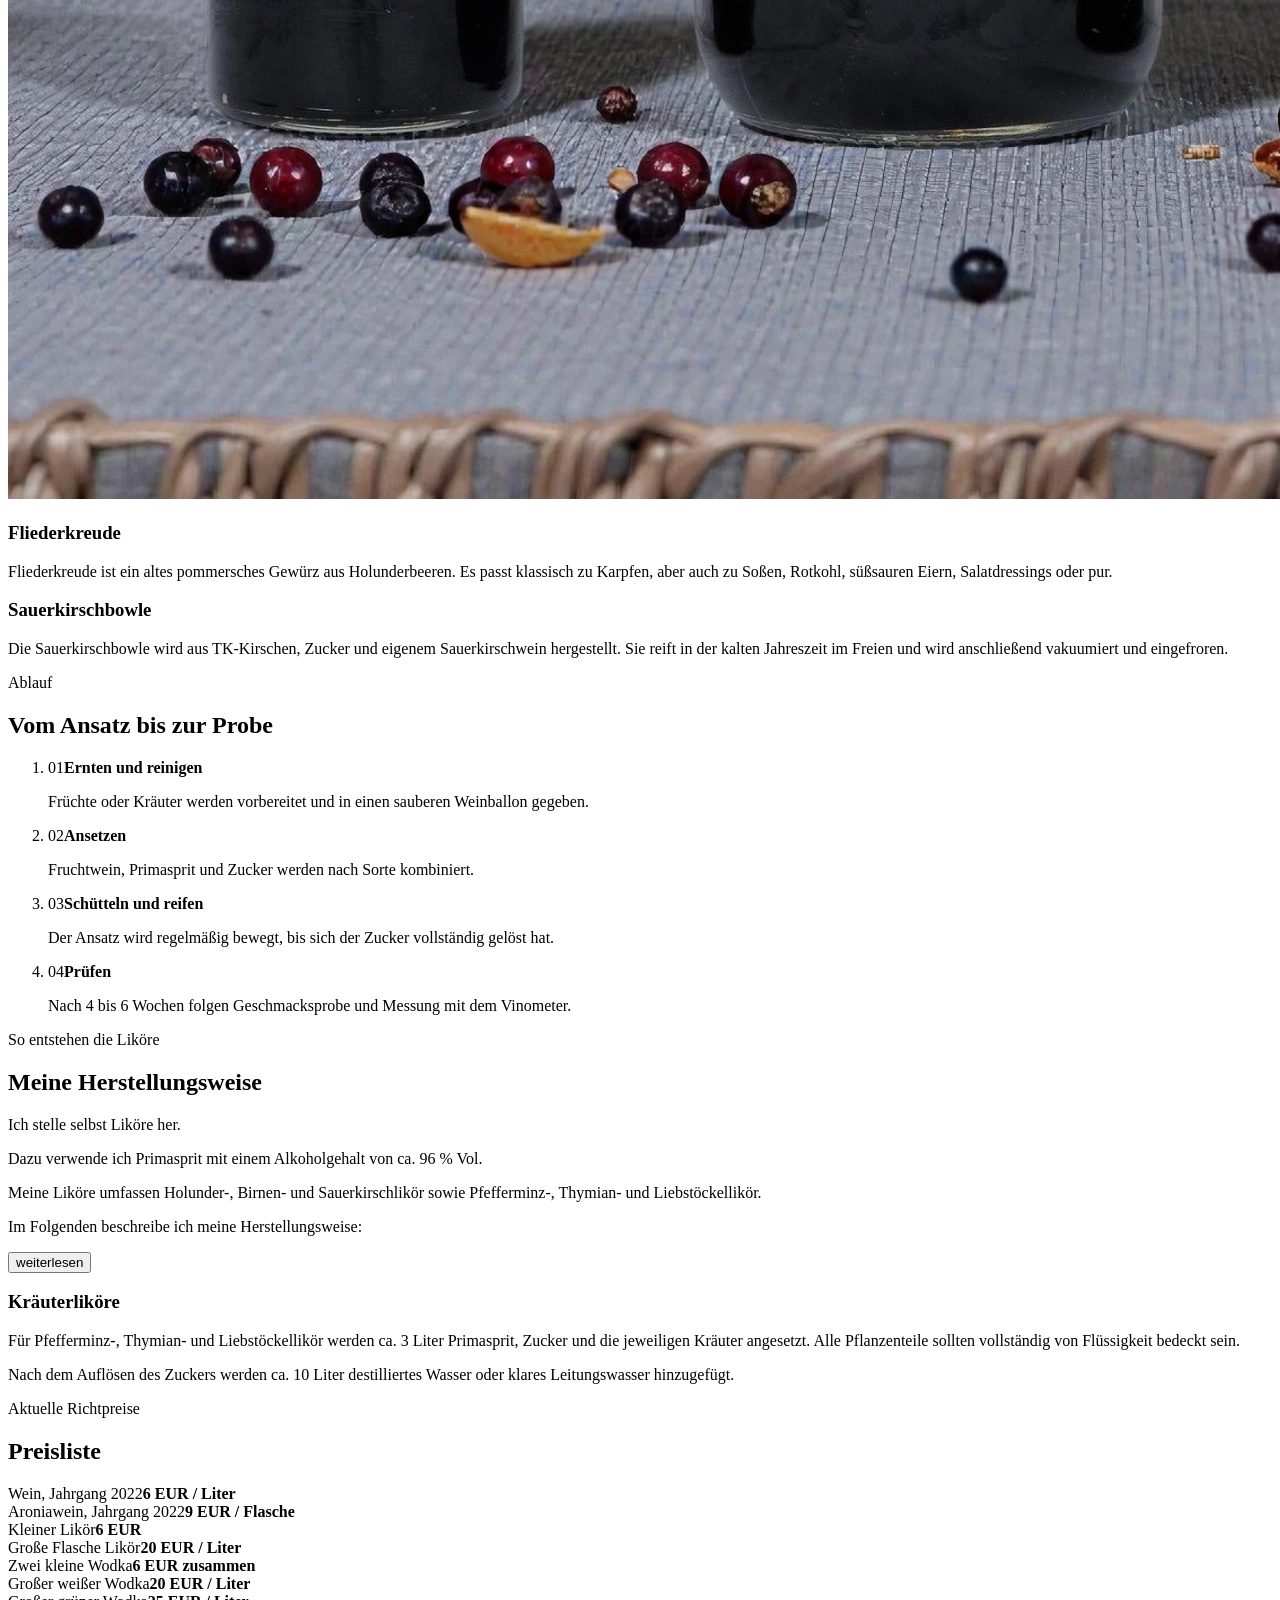
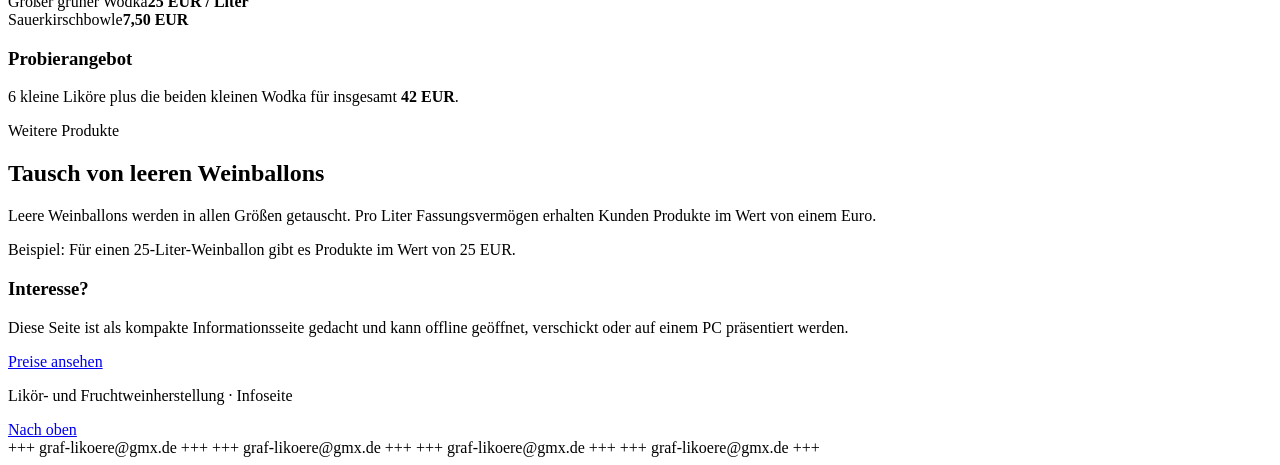
==== commit ff2086ce: "Add files via upload" ====
--- a/index.html
+++ b/index.html
@@ -86,8 +86,8 @@
             <p>Fliederkreude ist ein altes pommersches Gewürz aus Holunderbeeren. Es passt klassisch zu Karpfen, aber auch zu Soßen, Rotkohl, süßsauren Eiern, Salatdressings oder pur.</p>
           </div>
         </article>
-        <article class="product-card">
-          <div class="text-only-card">
+        <article class="product-card bowle-card">
+          <div class="text-only-card bowle-card-content">
             <h3>Sauerkirschbowle</h3>
             <p>Die Sauerkirschbowle wird aus TK-Kirschen, Zucker und eigenem Sauerkirschwein hergestellt. Sie reift in der kalten Jahreszeit im Freien und wird anschließend vakuumiert und eingefroren.</p>
           </div>
@@ -124,7 +124,7 @@
         </div>
         <button class="button button-primary read-more-button" type="button" aria-expanded="false" aria-controls="herstellungMehr">weiterlesen</button>
       </div>
-      <aside class="note-panel">
+      <aside class="note-panel kraeuter-card">
         <h3>Kräuterliköre</h3>
         <p>Für Pfefferminz-, Thymian- und Liebstöckellikör werden ca. 3 Liter Primasprit, Zucker und die jeweiligen Kräuter angesetzt. Alle Pflanzenteile sollten vollständig von Flüssigkeit bedeckt sein.</p>
         <p>Nach dem Auflösen des Zuckers werden ca. 10 Liter destilliertes Wasser oder klares Leitungswasser hinzugefügt.</p>
@@ -194,3 +194,6 @@
 
 
 
+
+
+
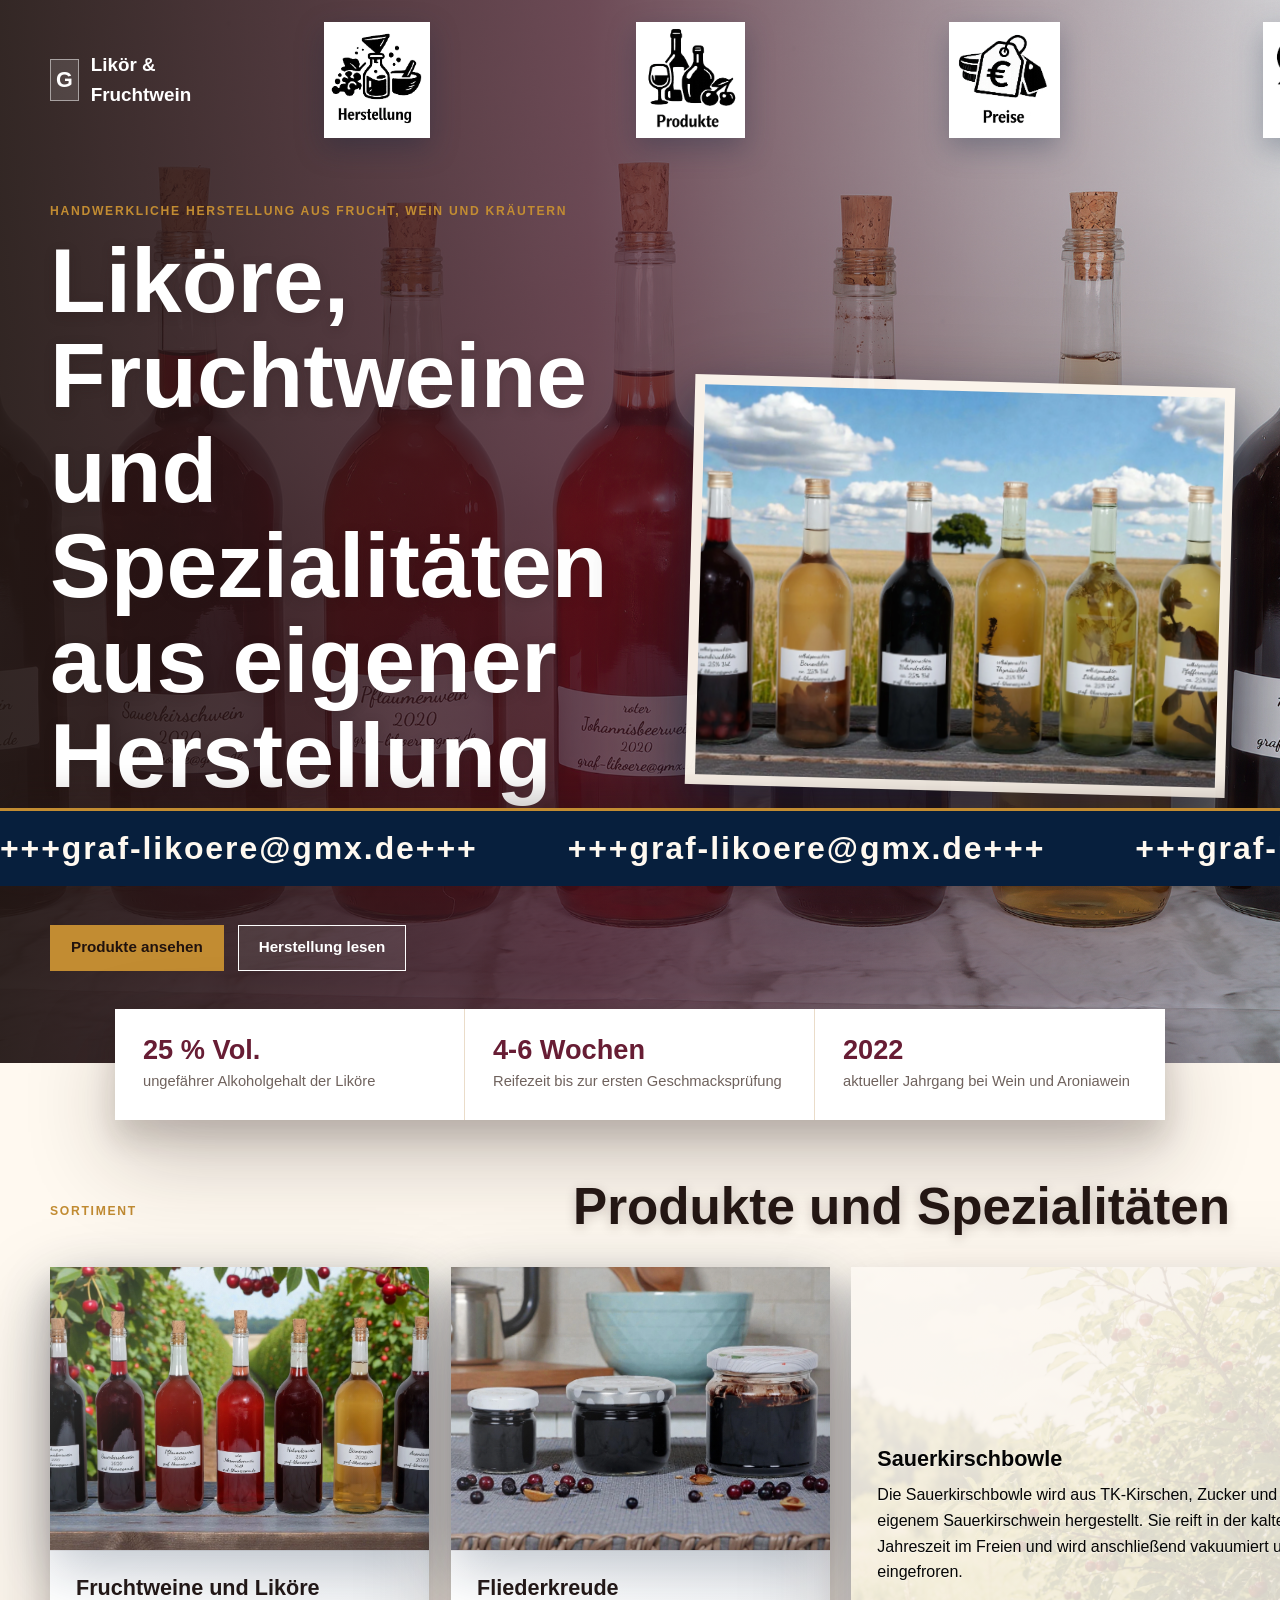
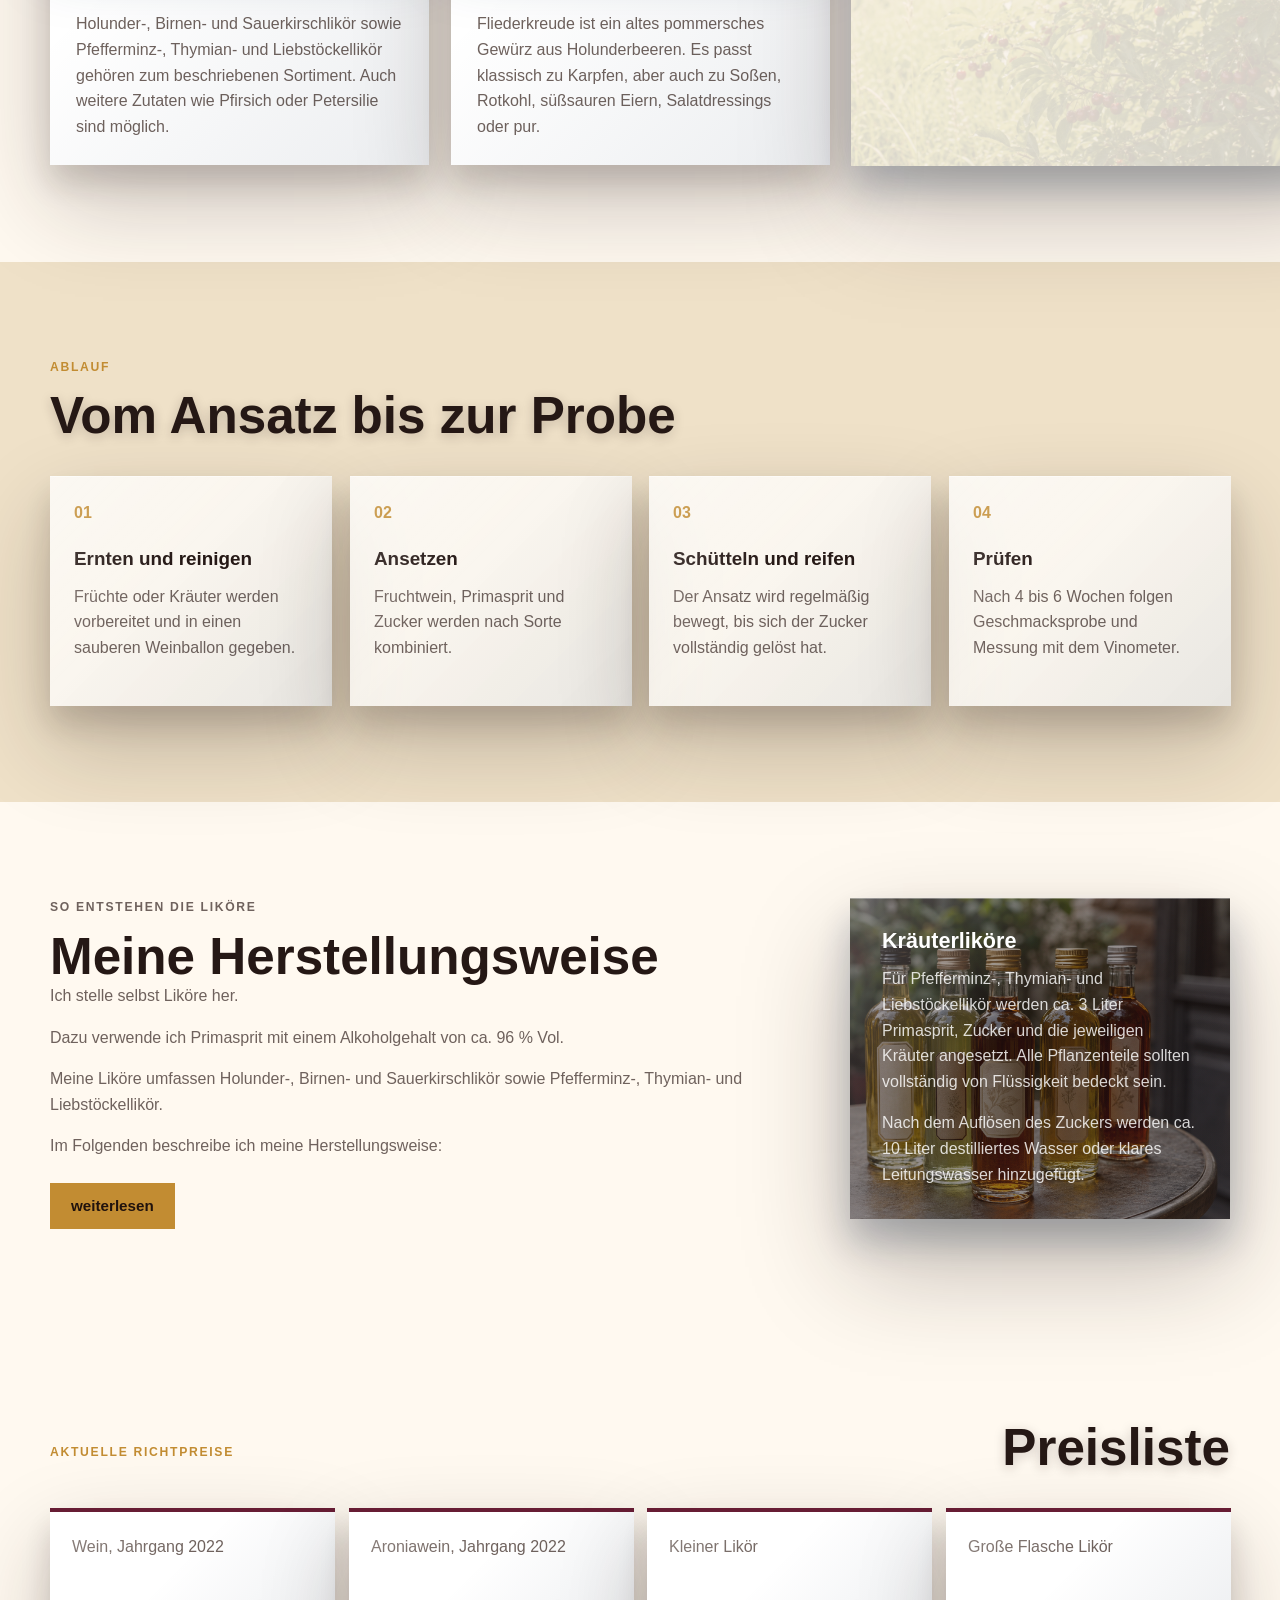
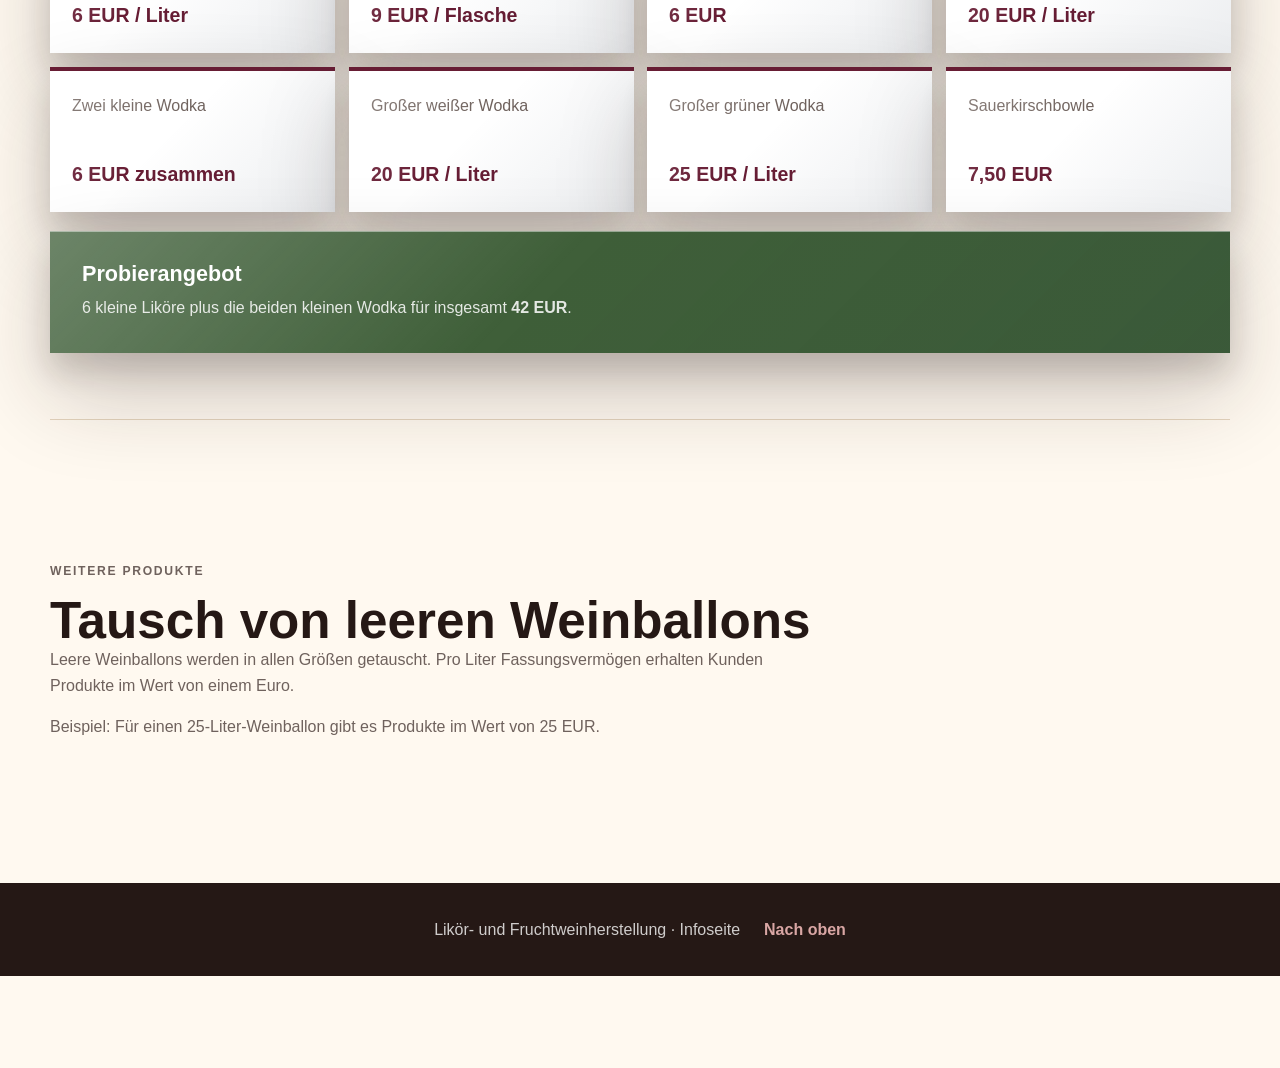
==== commit 458ac7a9: "Add files via upload" ====
--- a/index.html
+++ b/index.html
@@ -174,10 +174,10 @@
   <script src="js/main.js?v=7"></script>
   <div class="contact-ticker" aria-label="Kontakt E-Mail">
     <div class="contact-ticker-track">
-      <span>+++ graf-likoere@gmx.de +++</span>
-      <span>+++ graf-likoere@gmx.de +++</span>
-      <span>+++ graf-likoere@gmx.de +++</span>
-      <span>+++ graf-likoere@gmx.de +++</span>
+      <span>+++ <a href="mailto:graf-likoere@gmx.de?subject=Interesse%20an%20Graf%20Lik%C3%B6ren">graf-likoere@gmx.de</a> +++</span>
+      <span>+++ <a href="mailto:graf-likoere@gmx.de?subject=Interesse%20an%20Graf%20Lik%C3%B6ren">graf-likoere@gmx.de</a> +++</span>
+      <span>+++ <a href="mailto:graf-likoere@gmx.de?subject=Interesse%20an%20Graf%20Lik%C3%B6ren">graf-likoere@gmx.de</a> +++</span>
+      <span>+++ <a href="mailto:graf-likoere@gmx.de?subject=Interesse%20an%20Graf%20Lik%C3%B6ren">graf-likoere@gmx.de</a> +++</span>
     </div>
   </div></body>
 </html>
@@ -197,3 +197,4 @@
 
 
 
+
--- a/css/styles.css
+++ b/css/styles.css
@@ -0,0 +1,532 @@
+﻿:root {
+  --ink: #251815;
+  --muted: #6f625d;
+  --paper: #fff9f0;
+  --cream: #f4e8d2;
+  --berry: #671d34;
+  --berry-dark: #40111f;
+  --leaf: #3f5f39;
+  --gold: #c28c32;
+  --rose: #d9a6a4;
+  --white: #ffffff;
+  --shadow: 0 24px 70px rgba(50, 23, 16, 0.18);
+  --font-display: "Trebuchet MS", "Segoe UI", Arial, sans-serif;
+  --font-body: "Segoe UI", Roboto, Arial, sans-serif;
+}
+
+* { box-sizing: border-box; }
+html { scroll-behavior: smooth; }
+body {
+  margin: 0;
+  font-family: var(--font-body);
+  color: var(--ink);
+  background: var(--paper);
+  line-height: 1.6;
+}
+img { max-width: 100%; display: block; }
+a { color: inherit; }
+
+.site-header {
+  min-height: 100vh;
+  background:
+    linear-gradient(90deg, rgba(37, 24, 21, 0.92), rgba(64, 17, 31, 0.73) 46%, rgba(37, 24, 21, 0.12)),
+    url("../assets/fruchtweine.jpg") center/cover;
+  color: var(--white);
+  position: relative;
+}
+
+.nav {
+  width: min(1180px, calc(100% - 32px));
+  margin: 0 auto;
+  padding: 22px 0;
+  display: flex;
+  align-items: center;
+  justify-content: space-between;
+  gap: 24px;
+}
+
+.brand {
+  display: inline-flex;
+  align-items: center;
+  gap: 12px;
+  text-decoration: none;
+  font-weight: 700;
+  letter-spacing: 0;
+  font-family: var(--font-display);
+  font-size: 1.18rem;
+}
+.brand-mark {
+  width: 42px;
+  height: 42px;
+  display: grid;
+  place-items: center;
+  border: 1px solid rgba(255,255,255,0.5);
+  background: rgba(255,255,255,0.12);
+  font-size: 1.35rem;
+}
+
+.nav-links { display: flex; align-items: center; gap: 18px; }
+.nav-links a {
+  text-decoration: none;
+  font-family: var(--font-body);
+  font-weight: 900;
+}
+.nav-image-link {
+  width: 296px;
+  display: inline-flex;
+  align-items: center;
+  justify-content: center;
+  border-radius: 8px;
+  transition: transform 180ms ease, filter 180ms ease;
+}
+.nav-image-link img {
+  display: block;
+  width: 100%;
+  height: auto;
+  max-height: 116px;
+  object-fit: contain;
+}
+.nav-image-link:hover {
+  filter: brightness(1.08);
+  transform: translateY(-1px);
+}
+.nav-toggle { display: none; }
+
+.hero {
+  width: min(1180px, calc(100% - 32px));
+  min-height: calc(100vh - 90px);
+  margin: 0 auto;
+  display: grid;
+  grid-template-columns: minmax(0, 1.05fr) minmax(320px, 0.95fr);
+  gap: 44px;
+  align-items: center;
+  padding: 42px 0 92px;
+}
+.hero-copy { max-width: 760px; }
+.eyebrow {
+  margin: 0 0 12px;
+  font-family: var(--font-body);
+  text-transform: uppercase;
+  letter-spacing: 0.14em;
+  font-size: 0.76rem;
+  color: var(--gold);
+  font-weight: 700;
+}
+h1, h2, h3 { font-family: var(--font-display); line-height: 1.04; margin: 0; letter-spacing: 0; font-weight: 700; }
+h1 { font-size: clamp(3rem, 8vw, 5.7rem); max-width: 900px; }
+h2 { font-size: clamp(2rem, 4vw, 3.35rem); }
+h3 { font-size: 1.35rem; }
+p { margin: 0; }
+.hero-text {
+  margin-top: 24px;
+  max-width: 640px;
+  font-size: 1.25rem;
+  font-family: var(--font-body);
+  color: rgba(255,255,255,0.86);
+}
+.hero-actions { display: flex; flex-wrap: wrap; gap: 14px; margin-top: 34px; }
+.button {
+  display: inline-flex;
+  align-items: center;
+  justify-content: center;
+  min-height: 46px;
+  padding: 0 20px;
+  border: 1px solid currentColor;
+  text-decoration: none;
+  font-family: var(--font-body);
+  font-weight: 700;
+  font-size: 0.95rem;
+}
+.button-primary { background: var(--gold); border-color: var(--gold); color: #20120d; }
+.button-secondary { color: var(--white); background: rgba(255,255,255,0.08); }
+.hero-media {
+  margin: 0;
+  box-shadow: var(--shadow);
+  transform: rotate(1.5deg);
+  border: 10px solid rgba(255,255,255,0.88);
+}
+.hero-media img { aspect-ratio: 4 / 3; object-fit: cover; }
+
+.intro-band {
+  width: min(1050px, calc(100% - 32px));
+  margin: -54px auto 0;
+  background: var(--white);
+  box-shadow: var(--shadow);
+  display: grid;
+  grid-template-columns: repeat(3, 1fr);
+  position: relative;
+  z-index: 2;
+}
+.stat { padding: 26px 28px; border-right: 1px solid #eadcc9; }
+.stat:last-child { border-right: 0; }
+.stat strong { display: block; font-size: 1.7rem; color: var(--berry); line-height: 1.1; }
+.stat span { display: block; margin-top: 6px; font-family: var(--font-body); color: var(--muted); font-size: 0.92rem; }
+
+.section { width: min(1180px, calc(100% - 32px)); margin: 0 auto; padding: 96px 0; }
+.split { display: grid; grid-template-columns: minmax(0, 1fr) 380px; gap: 62px; align-items: start; }
+.split p + p, .exchange p + p { margin-top: 16px; }
+.split p, .exchange p { font-family: var(--font-body); color: var(--muted); }
+.more-text { margin-top: 16px; }
+.read-more-button { margin-top: 24px; cursor: pointer; }
+.read-more-button:hover { filter: brightness(1.05); }
+.note-panel, .contact-card, .sample-box {
+  background: var(--berry-dark);
+  color: var(--white);
+  padding: 32px;
+  box-shadow: var(--shadow);
+}
+.note-panel p, .contact-card p { color: rgba(255,255,255,0.82); margin-top: 14px; }
+.section-heading { display: flex; align-items: end; justify-content: space-between; gap: 24px; margin-bottom: 34px; }
+.section-heading.narrow { display: block; max-width: 680px; }
+.gallery-section { padding-top: 60px; }
+.product-grid { display: grid; grid-template-columns: repeat(3, 1fr); gap: 22px; }
+.product-card {
+  background: var(--white);
+  box-shadow: 0 14px 45px rgba(50, 23, 16, 0.12);
+  min-height: 100%;
+}
+.product-card img { width: 100%; aspect-ratio: 4 / 3; object-fit: cover; }
+.product-card div:not(.text-only-card), .text-only-card { padding: 26px; }
+.product-card p { margin-top: 12px; color: var(--muted); font-family: var(--font-body); }
+.product-card.featured { grid-column: span 1; }
+.text-only-card {
+  min-height: 100%;
+  display: flex;
+  flex-direction: column;
+  justify-content: center;
+  background: linear-gradient(145deg, var(--leaf), #263f29);
+  color: var(--white);
+}
+.text-only-card p { color: rgba(255,255,255,0.82); }
+
+.process-section {
+  width: 100%;
+  max-width: none;
+  background: #efe1c8;
+  padding-left: max(16px, calc((100% - 1180px) / 2));
+  padding-right: max(16px, calc((100% - 1180px) / 2));
+}
+.timeline {
+  list-style: none;
+  padding: 0;
+  margin: 34px 0 0;
+  display: grid;
+  grid-template-columns: repeat(4, 1fr);
+  gap: 18px;
+}
+.timeline li { background: rgba(255,255,255,0.7); padding: 24px; min-height: 230px; }
+.timeline span { font-family: var(--font-body); color: var(--gold); font-weight: 800; }
+.timeline strong { display: block; margin-top: 18px; font-size: 1.18rem; }
+.timeline p { margin-top: 10px; font-family: var(--font-body); color: var(--muted); }
+
+.prices { padding-bottom: 66px; }
+.price-grid { display: grid; grid-template-columns: repeat(4, 1fr); gap: 14px; }
+.price-grid article {
+  background: var(--white);
+  border-top: 4px solid var(--berry);
+  padding: 22px;
+  min-height: 140px;
+  box-shadow: 0 12px 34px rgba(50, 23, 16, 0.1);
+}
+.price-grid span { display: block; font-family: var(--font-body); color: var(--muted); min-height: 48px; }
+.price-grid strong { display: block; margin-top: 18px; font-size: 1.22rem; color: var(--berry); }
+.sample-box { margin-top: 18px; background: var(--leaf); }
+.sample-box p { margin-top: 10px; color: rgba(255,255,255,0.86); font-family: var(--font-body); }
+.exchange {
+  display: grid;
+  grid-template-columns: minmax(0, 1fr) 360px;
+  gap: 46px;
+  align-items: center;
+  border-top: 1px solid #e4d4bd;
+}
+.contact-card .button { margin-top: 22px; }
+.footer {
+  padding: 34px 16px;
+  background: var(--ink);
+  color: rgba(255,255,255,0.78);
+  display: flex;
+  align-items: center;
+  justify-content: center;
+  gap: 24px;
+  font-family: var(--font-body);
+}
+.footer a { color: var(--rose); text-decoration: none; font-weight: 700; }
+
+@media (max-width: 900px) {
+  .nav { position: relative; }
+  .nav-toggle {
+    display: inline-flex;
+    width: 44px;
+    height: 44px;
+    flex-direction: column;
+    justify-content: center;
+    gap: 5px;
+    border: 1px solid rgba(255,255,255,0.45);
+    background: rgba(255,255,255,0.08);
+  }
+  .nav-toggle span { display: block; width: 20px; height: 2px; background: var(--white); margin: 0 auto; }
+  .nav-links {
+    display: none;
+    position: absolute;
+    top: 76px;
+    right: 0;
+    left: 0;
+    padding: 18px;
+    background: rgba(37, 24, 21, 0.96);
+    flex-direction: column;
+    align-items: stretch;
+  }
+  .nav-image-link {
+    width: min(100%, 560px);
+  }
+  .nav-image-link img {
+    max-height: 144px;
+  }+
+  .nav-links.open { display: flex; }
+  .hero { grid-template-columns: 1fr; padding-top: 20px; }
+  .hero-media { transform: none; max-width: 620px; }+
+  .intro-band, .split, .product-grid, .timeline, .price-grid, .exchange { grid-template-columns: 1fr; }
+  .stat { border-right: 0; border-bottom: 1px solid #eadcc9; }
+  .stat:last-child { border-bottom: 0; }
+  .section { padding: 72px 0; }
+  .price-grid span { min-height: auto; }
+}
+
+@media (max-width: 560px) {
+  .site-header { min-height: auto; }
+  h1 { font-size: 2.75rem; }
+  h2 { font-size: 2rem; }
+  .hero { min-height: auto; padding-bottom: 86px; }
+  .hero-text { font-size: 1.08rem; }
+  .hero-actions, .footer { align-items: stretch; flex-direction: column; }
+  .button { width: 100%; }
+  .note-panel, .contact-card, .sample-box { padding: 24px; }
+}
+.reveal {
+  opacity: 1;
+  transform: none;
+}
+.animations-ready .reveal {
+  opacity: 0;
+  transform: translateY(44px);
+  transition: opacity 1800ms ease, transform 1800ms cubic-bezier(0.16, 0.74, 0.18, 1);
+  will-change: opacity, transform;
+}
+.animations-ready .reveal-from-left { transform: translateX(-360px) scale(0.9); }
+.animations-ready .reveal-from-right { transform: translateX(360px) scale(0.9); }
+.animations-ready .hero-media.reveal-from-right { transform: translateX(360px) scale(0.9) rotate(1.5deg); }
+.animations-ready .reveal.is-visible {
+  opacity: 1;
+  transform: translate(0, 0) scale(1);
+}
+.animations-ready .hero-media.reveal.is-visible { transform: rotate(1.5deg) scale(1); }
+
+@media (max-width: 900px) {
+  .animations-ready .reveal-from-left { transform: translateX(-180px) scale(0.92); }
+  .animations-ready .reveal-from-right { transform: translateX(180px) scale(0.92); }
+  .animations-ready .hero-media.reveal-from-right { transform: translateX(180px) scale(0.92); }
+  .animations-ready .hero-media.reveal.is-visible { transform: none; }
+}
+
+
+
+
+:root {
+  --ticker-height: clamp(56px, 9vw, 78px);
+}
+body {
+  padding-bottom: calc(var(--ticker-height) + 14px);
+}
+.contact-ticker {
+  position: fixed;
+  left: 0;
+  right: 0;
+  bottom: 14px;
+  z-index: 9999;
+  height: var(--ticker-height);
+  overflow: hidden;
+  display: flex;
+  align-items: center;
+  background: #071f3d;
+  color: #fff9f0;
+  border-top: 3px solid #c28c32;
+  box-shadow: 0 -12px 34px rgba(37, 24, 21, 0.26);
+  font-family: var(--font-body);
+  font-size: clamp(1.12rem, 4.6vw, 2rem);
+  font-weight: 800;
+  letter-spacing: 0.06em;
+  white-space: nowrap;
+}
+.contact-ticker-track {
+  display: flex;
+  width: max-content;
+  min-width: 200%;
+  animation: contactTicker 14s linear infinite;
+}
+.contact-ticker-track span {
+  display: inline-flex;
+  align-items: center;
+  padding-right: clamp(42px, 10vw, 90px);
+}
+@keyframes contactTicker {
+  from { transform: translateX(0); }
+  to { transform: translateX(-50%); }
+}
+
+
+
+
+
+
+
+
+/* 3D depth enhancements */
+.hero-media,
+.product-card,
+.note-panel,
+.contact-card,
+.sample-box,
+.price-grid article,
+.timeline li,
+.intro-band {
+  transform-style: preserve-3d;
+  box-shadow:
+    0 18px 28px rgba(37, 24, 21, 0.16),
+    0 38px 90px rgba(37, 24, 21, 0.24),
+    inset 0 1px 0 rgba(255, 255, 255, 0.45);
+}
+.hero-media,
+.product-card img {
+  filter: drop-shadow(0 18px 28px rgba(7, 31, 61, 0.26));
+}
+.hero-media {
+  border-color: rgba(255, 249, 240, 0.95);
+  box-shadow:
+    0 22px 32px rgba(7, 31, 61, 0.28),
+    0 48px 110px rgba(37, 24, 21, 0.36);
+}
+.product-card,
+.price-grid article,
+.timeline li,
+.note-panel,
+.contact-card,
+.sample-box {
+  position: relative;
+  transition: transform 240ms ease, box-shadow 240ms ease, filter 240ms ease;
+}
+.product-card::after,
+.price-grid article::after,
+.timeline li::after,
+.note-panel::after,
+.contact-card::after,
+.sample-box::after {
+  content: "";
+  position: absolute;
+  inset: 0;
+  pointer-events: none;
+  background: linear-gradient(135deg, rgba(255,255,255,0.24), rgba(255,255,255,0) 42%, rgba(7,31,61,0.08));
+  border-radius: inherit;
+}
+.product-card:hover,
+.price-grid article:hover,
+.timeline li:hover,
+.note-panel:hover,
+.contact-card:hover,
+.sample-box:hover {
+  transform: translateY(-7px) perspective(900px) rotateX(1.6deg);
+  box-shadow:
+    0 24px 34px rgba(37, 24, 21, 0.2),
+    0 52px 120px rgba(37, 24, 21, 0.3),
+    inset 0 1px 0 rgba(255, 255, 255, 0.55);
+}
+.product-card img {
+  border-bottom: 1px solid rgba(37, 24, 21, 0.08);
+}
+.nav-image-link img {
+  filter: drop-shadow(0 10px 14px rgba(7, 31, 61, 0.28));
+}
+.nav-image-link:hover img {
+  filter: drop-shadow(0 14px 20px rgba(7, 31, 61, 0.34)) brightness(1.06);
+}
+.section-heading h2,
+h1 {
+  text-shadow: 0 3px 12px rgba(37, 24, 21, 0.22);
+}
+@media (max-width: 900px) {
+  .product-card:hover,
+  .price-grid article:hover,
+  .timeline li:hover,
+  .note-panel:hover,
+  .contact-card:hover,
+  .sample-box:hover {
+    transform: translateY(-4px);
+  }
+}
+
+/* Sauerkirschbowle image card */
+.bowle-card {
+  aspect-ratio: 1 / 1;
+  overflow: hidden;
+  position: relative;
+  background: #fff9f0;
+  box-shadow:
+    0 22px 34px rgba(7, 31, 61, 0.24),
+    0 48px 100px rgba(37, 24, 21, 0.26);
+}
+.bowle-card::before {
+  content: "";
+  position: absolute;
+  inset: 0;
+  z-index: 0;
+  background: url("../assets/sauerkirsch1.png") center/cover no-repeat;
+  opacity: 0.36;
+  filter: saturate(0.9) contrast(0.96);
+  transform: scale(1.03);
+}
+.bowle-card::after {
+  z-index: 1;
+}
+.bowle-card-content {
+  position: relative;
+  z-index: 2;
+  min-height: 100%;
+  background: rgba(255, 249, 240, 0.48);
+  color: #050505;
+}
+.bowle-card-content h3,
+.bowle-card-content p {
+  color: #050505;
+  text-shadow: 0 1px 0 rgba(255, 255, 255, 0.45);
+}
+
+/* Kräuterliköre image card */
+.kraeuter-card {
+  overflow: hidden;
+  position: relative;
+  background:
+    linear-gradient(rgba(37, 24, 21, 0.48), rgba(37, 24, 21, 0.48)),
+    url("../assets/kraeuter1.png") center/cover no-repeat;
+  box-shadow:
+    0 22px 34px rgba(7, 31, 61, 0.24),
+    0 48px 100px rgba(37, 24, 21, 0.28),
+    inset 0 1px 0 rgba(255, 255, 255, 0.35);
+}
+.kraeuter-card h3,
+.kraeuter-card p {
+  position: relative;
+  z-index: 2;
+}
+.kraeuter-card::after {
+  z-index: 1;
+}
+
+.contact-ticker a {
+  color: inherit;
+  text-decoration: none;
+  font-weight: 900;
+}
+.contact-ticker a:hover {
+  text-decoration: underline;
+}
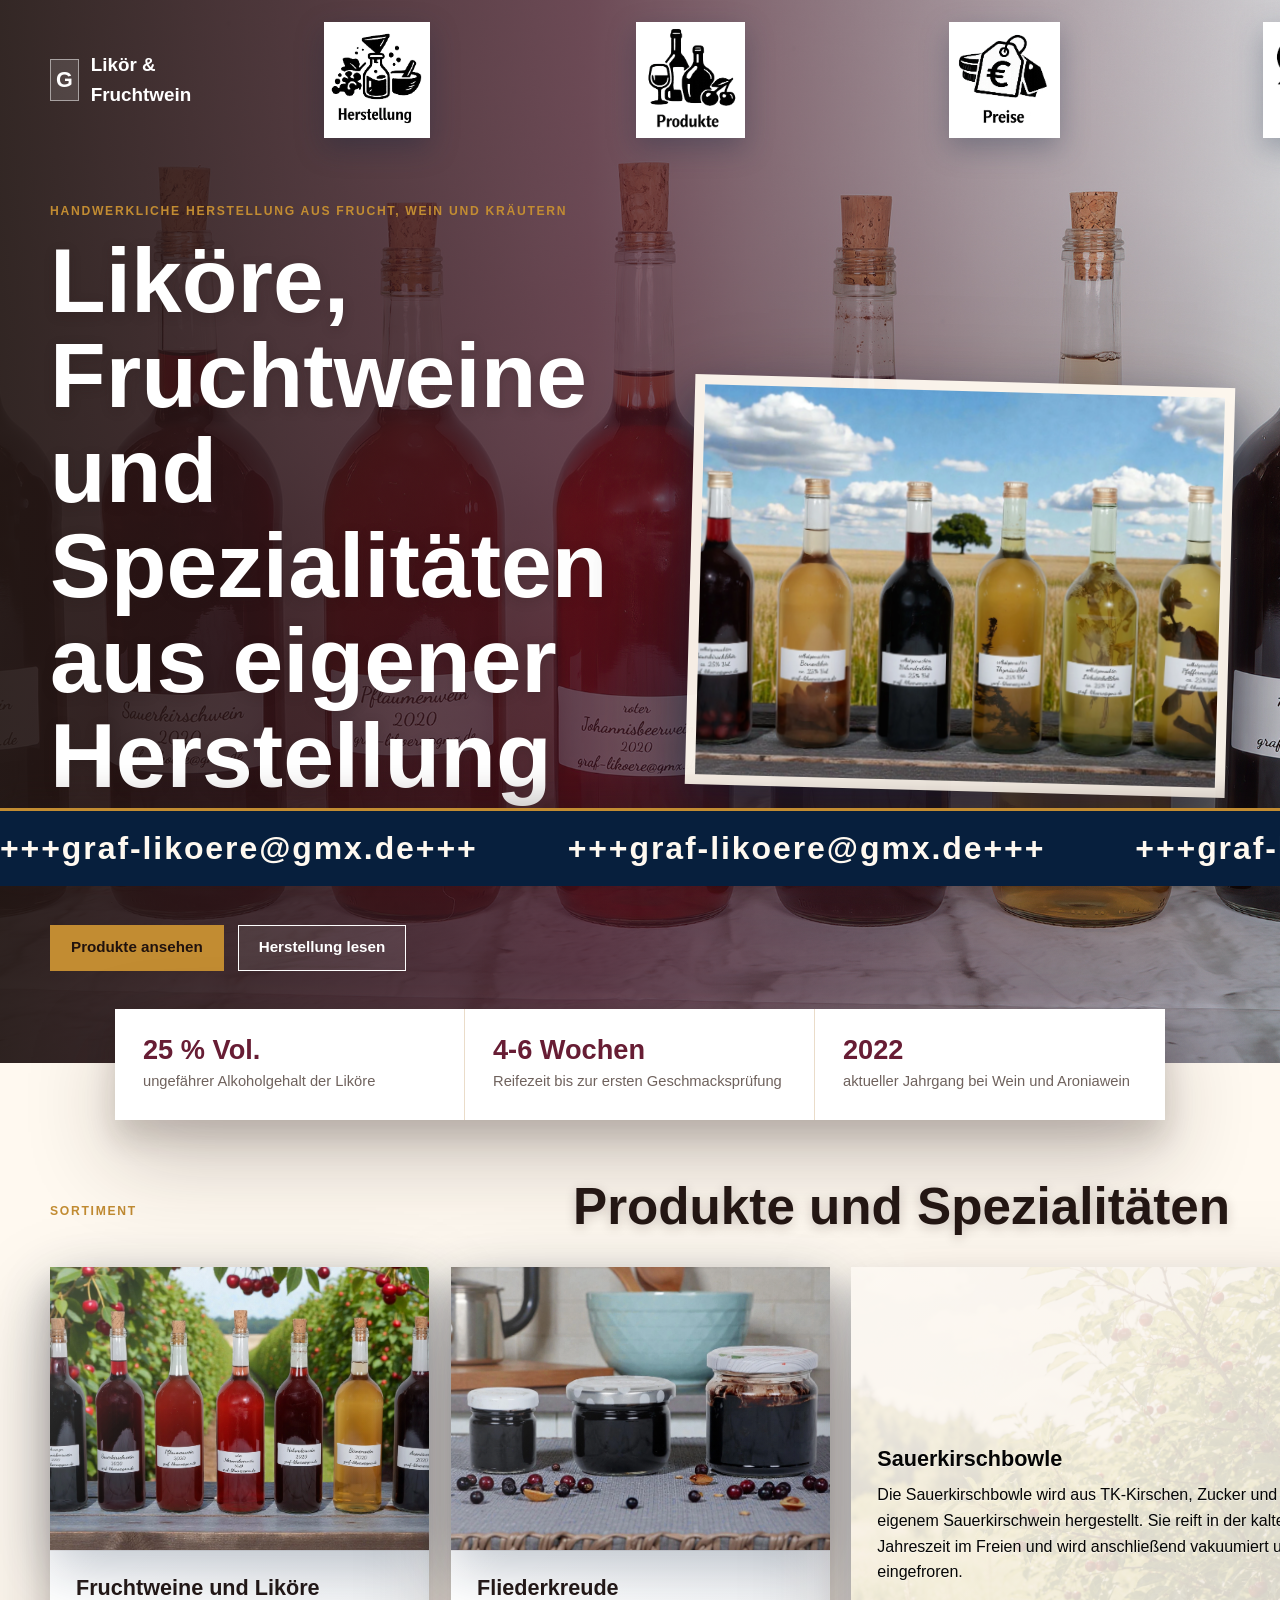
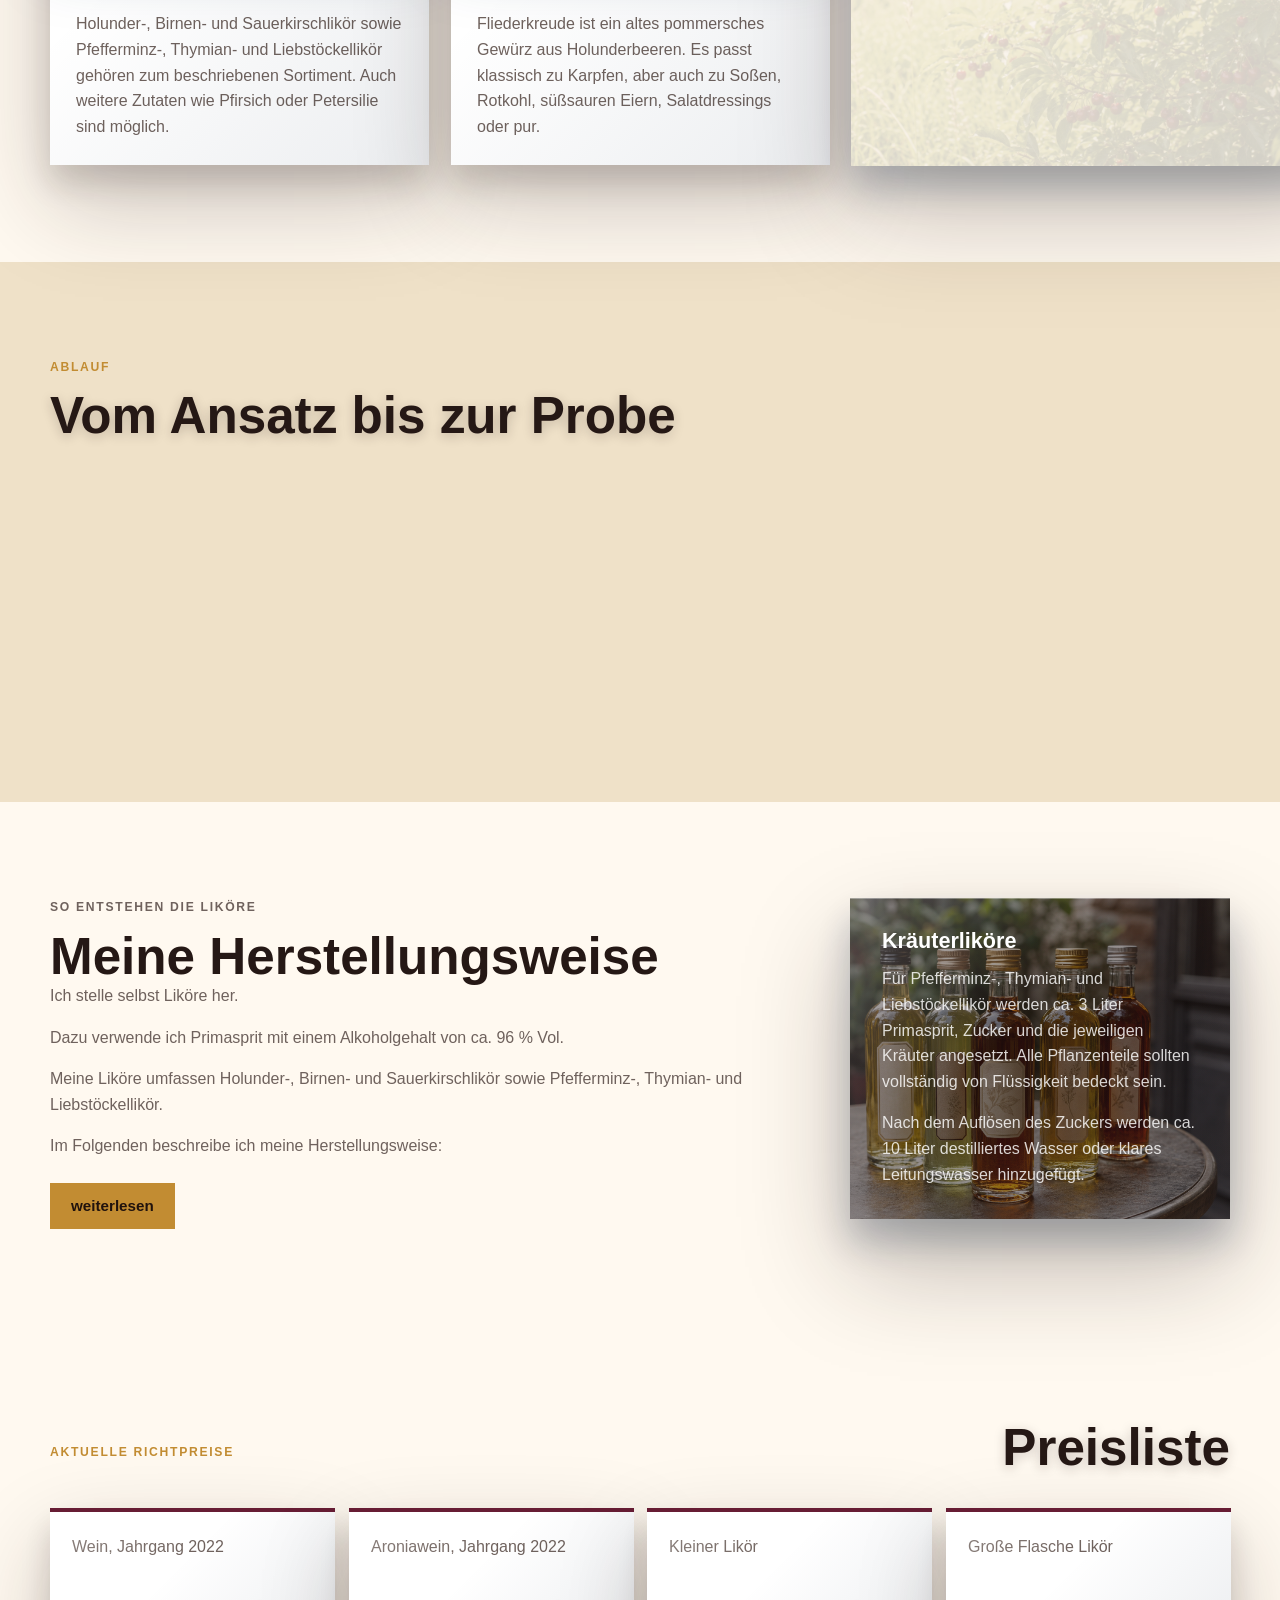
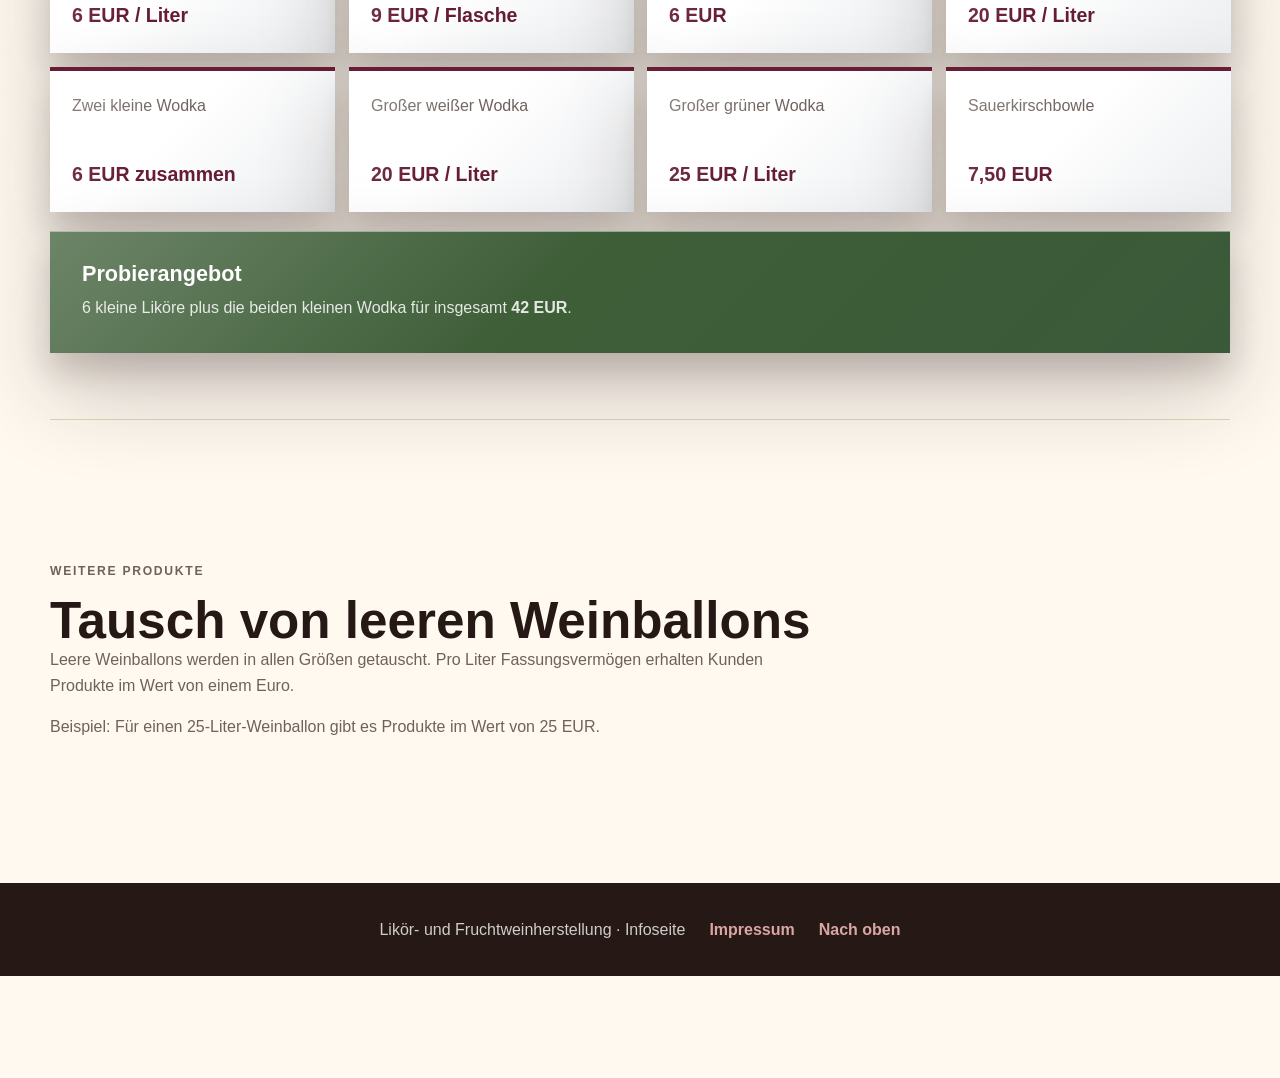
==== commit a412ea99: "Add files via upload" ====
--- a/index.html
+++ b/index.html
@@ -168,6 +168,7 @@
 
   <footer class="footer">
     <p>Likör- und Fruchtweinherstellung · Infoseite</p>
+    <a href="impressum.html">Impressum</a>
     <a href="#start">Nach oben</a>
   </footer>
 
@@ -198,3 +199,4 @@
 
 
 
+
--- a/css/styles.css
+++ b/css/styles.css
@@ -334,17 +334,18 @@
 
 
 :root {
-  --ticker-height: clamp(56px, 9vw, 78px);
+  --ticker-height: clamp(56px, 9vw, 78px);
+  --ticker-offset: max(14px, env(safe-area-inset-bottom));
 }
 body {
-  padding-bottom: calc(var(--ticker-height) + 14px);
+  padding-bottom: calc(var(--ticker-height) + var(--ticker-offset) + 10px);
 }
 .contact-ticker {
   position: fixed;
   left: 0;
   right: 0;
-  bottom: 14px;
-  z-index: 9999;
+  bottom: var(--ticker-offset);
+  z-index: 2147483647;
   height: var(--ticker-height);
   overflow: hidden;
   display: flex;
@@ -357,7 +358,11 @@
   font-size: clamp(1.12rem, 4.6vw, 2rem);
   font-weight: 800;
   letter-spacing: 0.06em;
-  white-space: nowrap;
+  white-space: nowrap;
+  transform: translateZ(0);
+  backface-visibility: hidden;
+  contain: layout paint;
+  -webkit-transform: translateZ(0);
 }
 .contact-ticker-track {
   display: flex;
@@ -530,3 +535,10 @@
 .contact-ticker a:hover {
   text-decoration: underline;
 }
+
+@supports (-webkit-touch-callout: none) {
+  .contact-ticker {
+    position: fixed;
+    bottom: max(14px, env(safe-area-inset-bottom));
+  }
+}
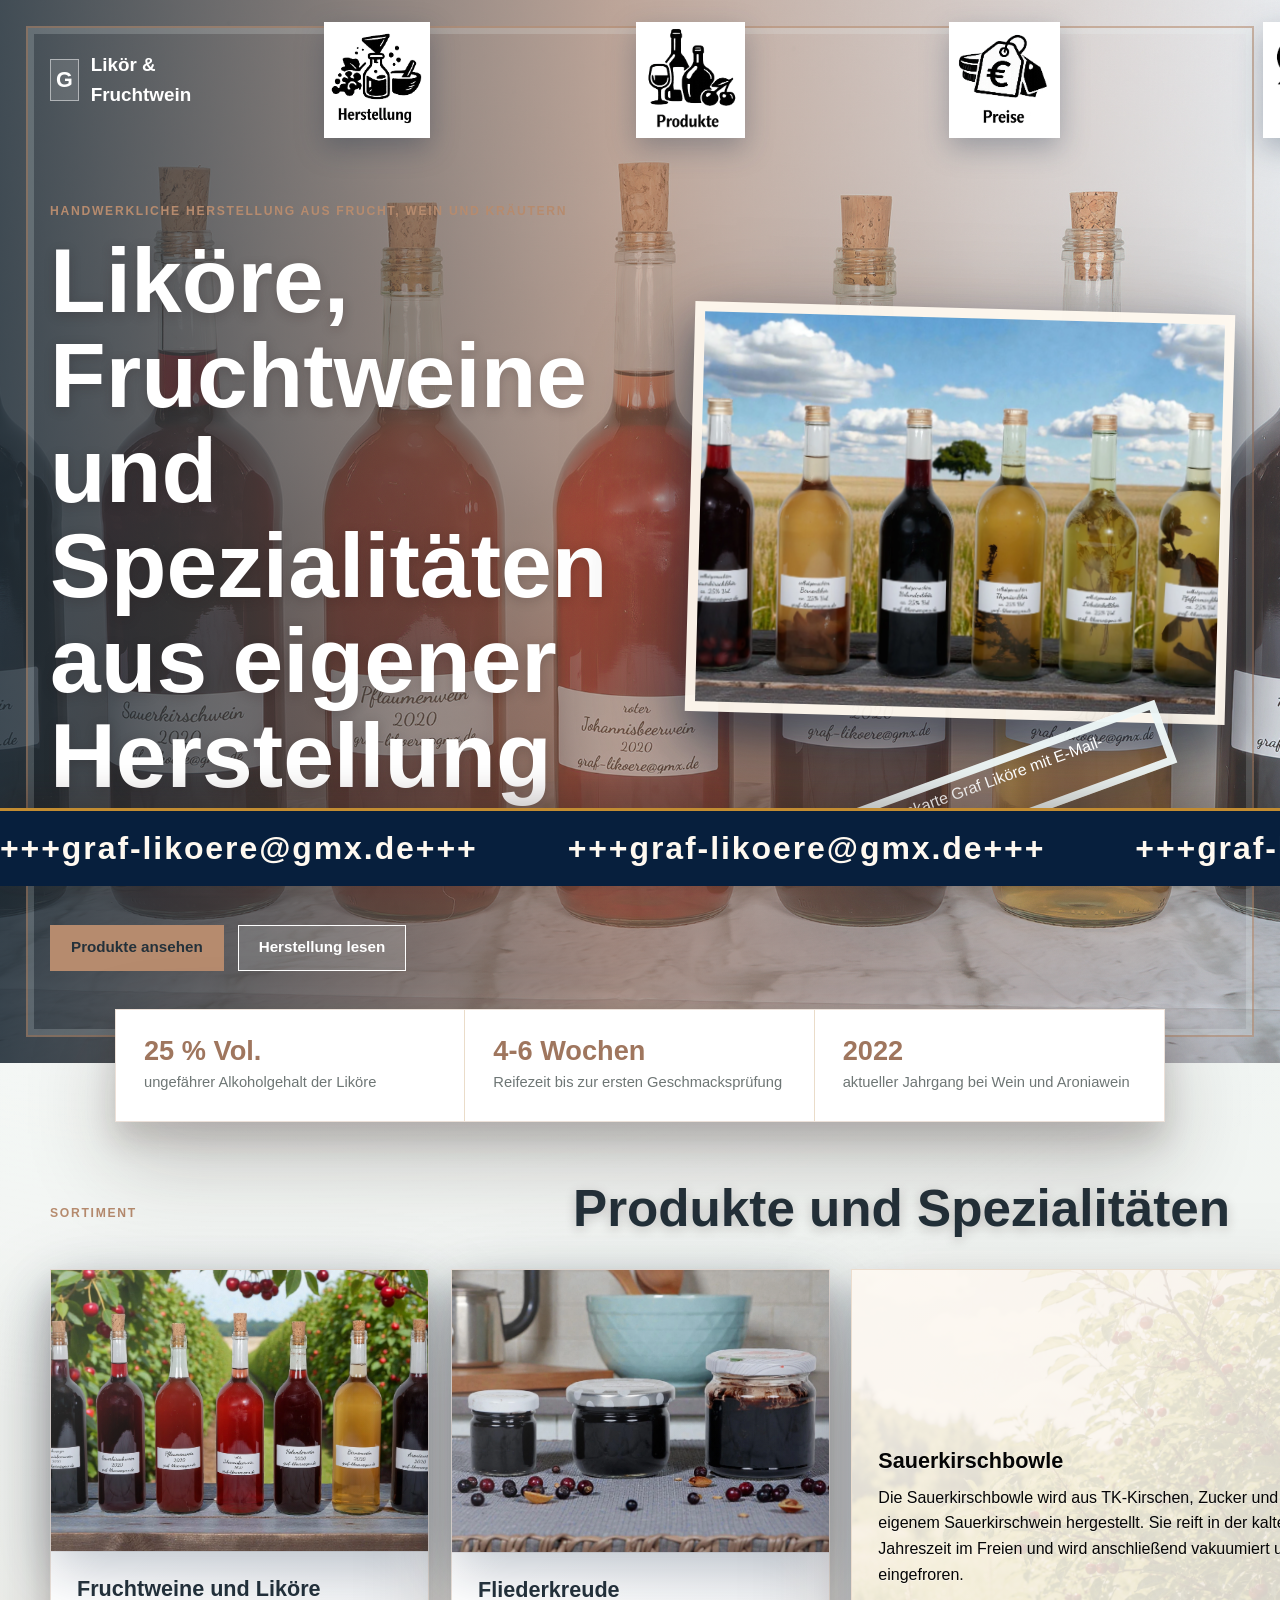
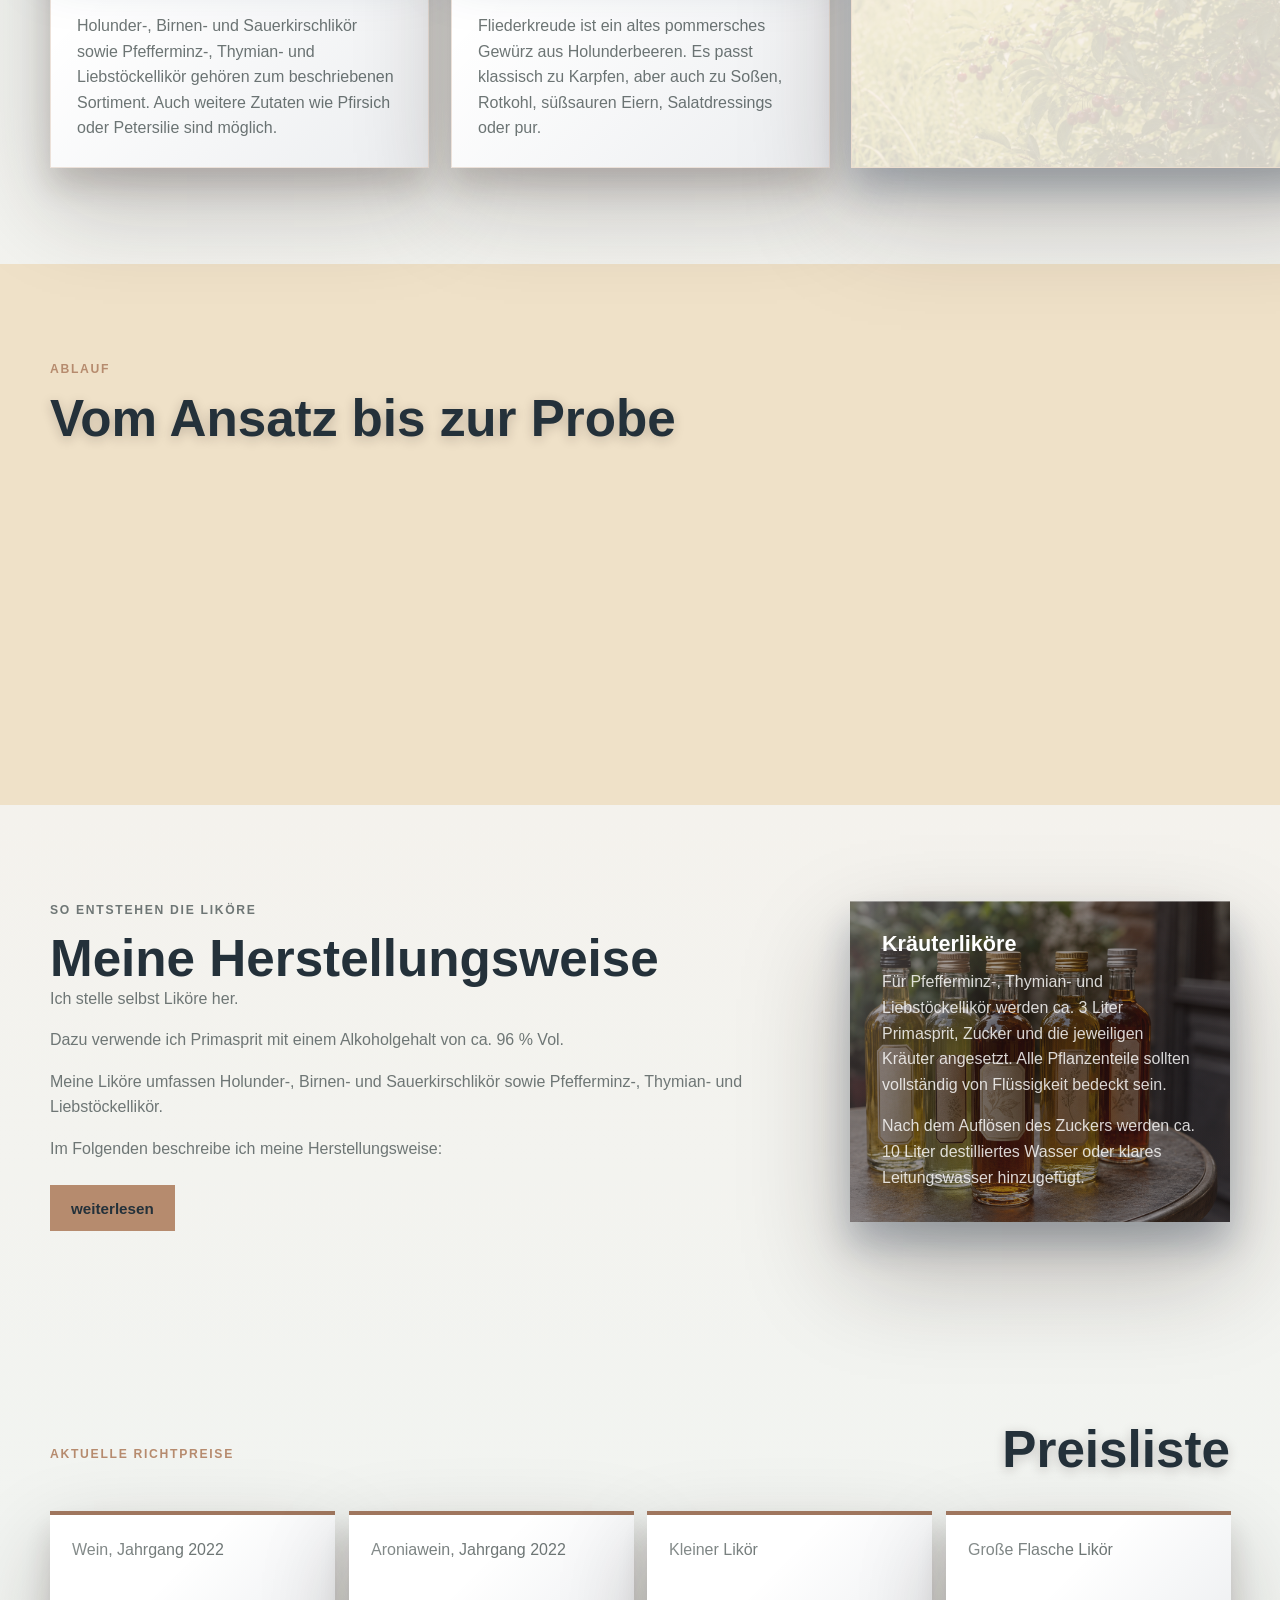
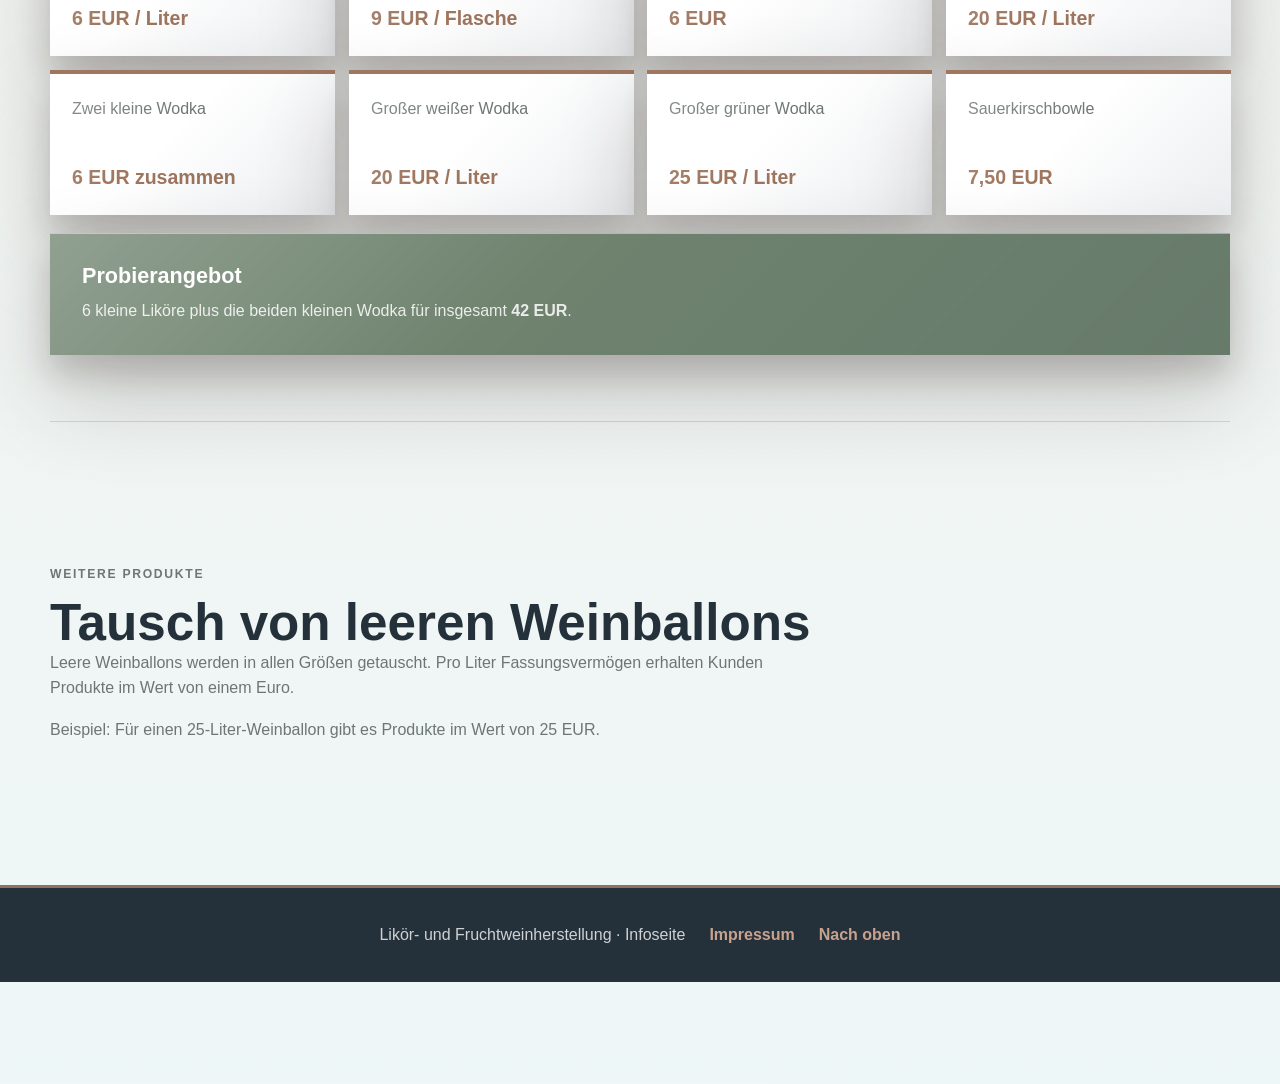
==== commit 8b1b2d46: "Add files via upload" ====
--- a/index.html
+++ b/index.html
@@ -23,7 +23,7 @@
   <link rel="preconnect" href="https://fonts.googleapis.com">
   <link rel="preconnect" href="https://fonts.gstatic.com" crossorigin>
   <link href="https://fonts.googleapis.com/css2?family=Cormorant+Garamond:wght@600;700&family=Inter:wght@400;500;700;800&display=swap" rel="stylesheet">
-  <link rel="stylesheet" href="css/styles.css?v=7">
+  <link rel="stylesheet" href="css/styles.css?v=20260514081437">
 </head>
 <body>
   <header class="site-header" id="start">
@@ -53,9 +53,12 @@
           <a class="button button-secondary" href="#herstellung">Herstellung lesen</a>
         </div>
       </div>
-      <figure class="hero-media reveal reveal-from-right">
-        <img src="assets/l1.webp" alt="Große Likörflaschen aus eigener Herstellung">
-      </figure>
+      <div class="hero-visual reveal reveal-from-right">
+        <figure class="hero-media">
+          <img src="assets/l1.webp" alt="Große Likörflaschen aus eigener Herstellung">
+        </figure>
+        <img class="visite-card" src="assets/visite.png" alt="Visitenkarte Graf Liköre mit E-Mail-Adresse">
+      </div>
     </section>
   </header>
 
@@ -200,3 +203,9 @@
 
 
 
+
+
+
+
+
+
--- a/css/styles.css
+++ b/css/styles.css
@@ -1,15 +1,15 @@
 ﻿:root {
-  --ink: #251815;
-  --muted: #6f625d;
-  --paper: #fff9f0;
-  --cream: #f4e8d2;
-  --berry: #671d34;
-  --berry-dark: #40111f;
-  --leaf: #3f5f39;
-  --gold: #c28c32;
-  --rose: #d9a6a4;
+  --ink: #24313a;
+  --muted: #6e7675;
+  --paper: #eef7f7;
+  --cream: #e8efee;
+  --berry: #9f765e;
+  --berry-dark: #4d6170;
+  --leaf: #6f836f;
+  --gold: #b68b6e;
+  --rose: #c9a28e;
   --white: #ffffff;
-  --shadow: 0 24px 70px rgba(50, 23, 16, 0.18);
+  --shadow: 0 26px 78px rgba(36, 49, 58, 0.22);
   --font-display: "Trebuchet MS", "Segoe UI", Arial, sans-serif;
   --font-body: "Segoe UI", Roboto, Arial, sans-serif;
 }
@@ -29,7 +29,7 @@
 .site-header {
   min-height: 100vh;
   background:
-    linear-gradient(90deg, rgba(37, 24, 21, 0.92), rgba(64, 17, 31, 0.73) 46%, rgba(37, 24, 21, 0.12)),
+    linear-gradient(90deg, rgba(36, 49, 58, 0.84), rgba(159, 118, 94, 0.58) 48%, rgba(238, 247, 247, 0.22)),
     url("../assets/fruchtweine.jpg") center/cover;
   color: var(--white);
   position: relative;
@@ -137,15 +137,30 @@
   font-weight: 700;
   font-size: 0.95rem;
 }
-.button-primary { background: var(--gold); border-color: var(--gold); color: #20120d; }
-.button-secondary { color: var(--white); background: rgba(255,255,255,0.08); }
-.hero-media {
-  margin: 0;
-  box-shadow: var(--shadow);
-  transform: rotate(1.5deg);
-  border: 10px solid rgba(255,255,255,0.88);
-}
-.hero-media img { aspect-ratio: 4 / 3; object-fit: cover; }
+.button-primary { background: var(--gold); border-color: var(--gold); color: #24313a; }
+.button-secondary { color: var(--white); background: rgba(238,247,247,0.14); }
+.hero-visual {
+  position: relative;
+  align-self: center;
+  padding: 0 0 112px;
+}
+.hero-media {
+  margin: -34px 0 0;
+  box-shadow: var(--shadow);
+  transform: rotate(1.5deg);
+  border: 10px solid rgba(238,247,247,0.92);
+}
+.hero-media img { aspect-ratio: 4 / 3; object-fit: cover; }
+.visite-card {
+  width: min(62%, 390px);
+  position: absolute;
+  right: 10%;
+  bottom: 8px;
+  transform: rotate(-20deg);
+  border: 8px solid rgba(238,247,247,0.96);
+  box-shadow: 0 18px 34px rgba(36,49,58,0.24), 0 42px 90px rgba(36,49,58,0.22);
+  z-index: 2;
+}
 
 .intro-band {
   width: min(1050px, calc(100% - 32px));
@@ -316,18 +331,18 @@
 }
 .animations-ready .reveal-from-left { transform: translateX(-360px) scale(0.9); }
 .animations-ready .reveal-from-right { transform: translateX(360px) scale(0.9); }
-.animations-ready .hero-media.reveal-from-right { transform: translateX(360px) scale(0.9) rotate(1.5deg); }
+.animations-ready .hero-visual.reveal-from-right { transform: translateX(360px) scale(0.9); }
 .animations-ready .reveal.is-visible {
   opacity: 1;
   transform: translate(0, 0) scale(1);
 }
-.animations-ready .hero-media.reveal.is-visible { transform: rotate(1.5deg) scale(1); }
+.animations-ready .hero-visual.reveal.is-visible { transform: translate(0, 0) scale(1); }
 
 @media (max-width: 900px) {
   .animations-ready .reveal-from-left { transform: translateX(-180px) scale(0.92); }
   .animations-ready .reveal-from-right { transform: translateX(180px) scale(0.92); }
-  .animations-ready .hero-media.reveal-from-right { transform: translateX(180px) scale(0.92); }
-  .animations-ready .hero-media.reveal.is-visible { transform: none; }
+  .animations-ready .hero-visual.reveal-from-right { transform: translateX(180px) scale(0.92); }
+  .animations-ready .hero-visual.reveal.is-visible { transform: none; }
 }
 
 
@@ -542,3 +557,182 @@
     bottom: max(14px, env(safe-area-inset-bottom));
   }
 }
+
+/* Legal / Impressum page */
+.legal-page {
+  background: var(--paper);
+  color: var(--ink);
+}
+.legal-hero {
+  color: var(--white);
+  background:
+    linear-gradient(90deg, rgba(37, 24, 21, 0.92), rgba(7, 31, 61, 0.76)),
+    url("../assets/l1.webp") center/cover;
+  padding-bottom: 86px;
+}
+.legal-nav-links {
+  display: flex;
+  gap: 18px;
+  font-family: var(--font-body);
+  font-weight: 800;
+}
+.legal-nav-links a {
+  color: #fff9f0;
+  text-decoration: none;
+}
+.legal-nav-links a:hover {
+  color: var(--gold);
+}
+.legal-hero-copy {
+  width: min(980px, calc(100% - 32px));
+  margin: 64px auto 0;
+}
+.legal-hero-copy h1 {
+  font-size: clamp(3rem, 8vw, 5.3rem);
+}
+.legal-hero-copy p:last-child {
+  max-width: 720px;
+  margin-top: 18px;
+  color: rgba(255,255,255,0.86);
+  font-family: var(--font-body);
+  font-size: 1.12rem;
+}
+.legal-main {
+  width: min(980px, calc(100% - 32px));
+  margin: -48px auto 100px;
+  display: grid;
+  gap: 18px;
+}
+.legal-card,
+.legal-note {
+  position: relative;
+  background: rgba(255, 249, 240, 0.96);
+  border: 1px solid rgba(7, 31, 61, 0.1);
+  padding: 30px;
+  box-shadow:
+    0 18px 28px rgba(37, 24, 21, 0.13),
+    0 36px 90px rgba(37, 24, 21, 0.18),
+    inset 0 1px 0 rgba(255, 255, 255, 0.65);
+}
+.legal-card h2,
+.legal-note h2 {
+  font-size: clamp(1.55rem, 3vw, 2.25rem);
+  margin-bottom: 16px;
+}
+.legal-card p,
+.legal-note p,
+.legal-list {
+  font-family: var(--font-body);
+  color: var(--muted);
+}
+.legal-list {
+  margin: 0;
+  display: grid;
+  gap: 12px;
+}
+.legal-list div {
+  display: grid;
+  grid-template-columns: 220px minmax(0, 1fr);
+  gap: 18px;
+  padding-bottom: 12px;
+  border-bottom: 1px solid rgba(7, 31, 61, 0.1);
+}
+.legal-list div:last-child {
+  border-bottom: 0;
+  padding-bottom: 0;
+}
+.legal-list dt {
+  font-weight: 800;
+  color: #071f3d;
+}
+.legal-list dd {
+  margin: 0;
+}
+.legal-card a,
+.legal-note a:not(.button) {
+  color: #071f3d;
+  font-weight: 800;
+}
+.legal-note .button {
+  margin-top: 22px;
+}
+@media (max-width: 720px) {
+  .legal-nav-links {
+    display: none;
+  }
+  .legal-main {
+    margin-top: -34px;
+  }
+  .legal-card,
+  .legal-note {
+    padding: 24px;
+  }
+  .legal-list div {
+    grid-template-columns: 1fr;
+    gap: 4px;
+  }
+}
+
+/* Visitenkarten-inspirierte Farbveredelung */
+body {
+  background:
+    radial-gradient(circle at 20% 0%, rgba(255,255,255,0.78), rgba(238,247,247,0) 34%),
+    linear-gradient(180deg, #eef7f7 0%, #f4f2ed 56%, #eef7f7 100%);
+}
+.site-header::after {
+  content: "";
+  position: absolute;
+  inset: 26px;
+  border: 2px solid rgba(182, 139, 110, 0.56);
+  pointer-events: none;
+  box-shadow: inset 0 0 0 6px rgba(238,247,247,0.18);
+}
+.hero,
+.nav {
+  position: relative;
+  z-index: 1;
+}
+.intro-band,
+.product-card,
+.legal-card,
+.legal-note {
+  border: 1px solid rgba(182, 139, 110, 0.26);
+}
+.footer {
+  background: #24313a;
+  border-top: 3px solid rgba(182, 139, 110, 0.72);
+}
+.legal-hero {
+  background:
+    linear-gradient(90deg, rgba(36, 49, 58, 0.86), rgba(159, 118, 94, 0.58)),
+    url("../assets/l1.webp") center/cover;
+}
+@media (max-width: 900px) {
+  .hero-visual {
+    max-width: 620px;
+    padding-bottom: 92px;
+  }
+  .hero-media {
+    margin-top: 0;
+  }
+  .visite-card {
+    width: min(70%, 330px);
+    right: 6%;
+    bottom: 8px;
+  }
+}
+@media (max-width: 560px) {
+  .site-header::after {
+    inset: 12px;
+  }
+  .hero-visual {
+    padding-bottom: 78px;
+  }
+  .visite-card {
+    width: min(74%, 280px);
+    right: 2%;
+    border-width: 5px;
+  }
+}
+
+
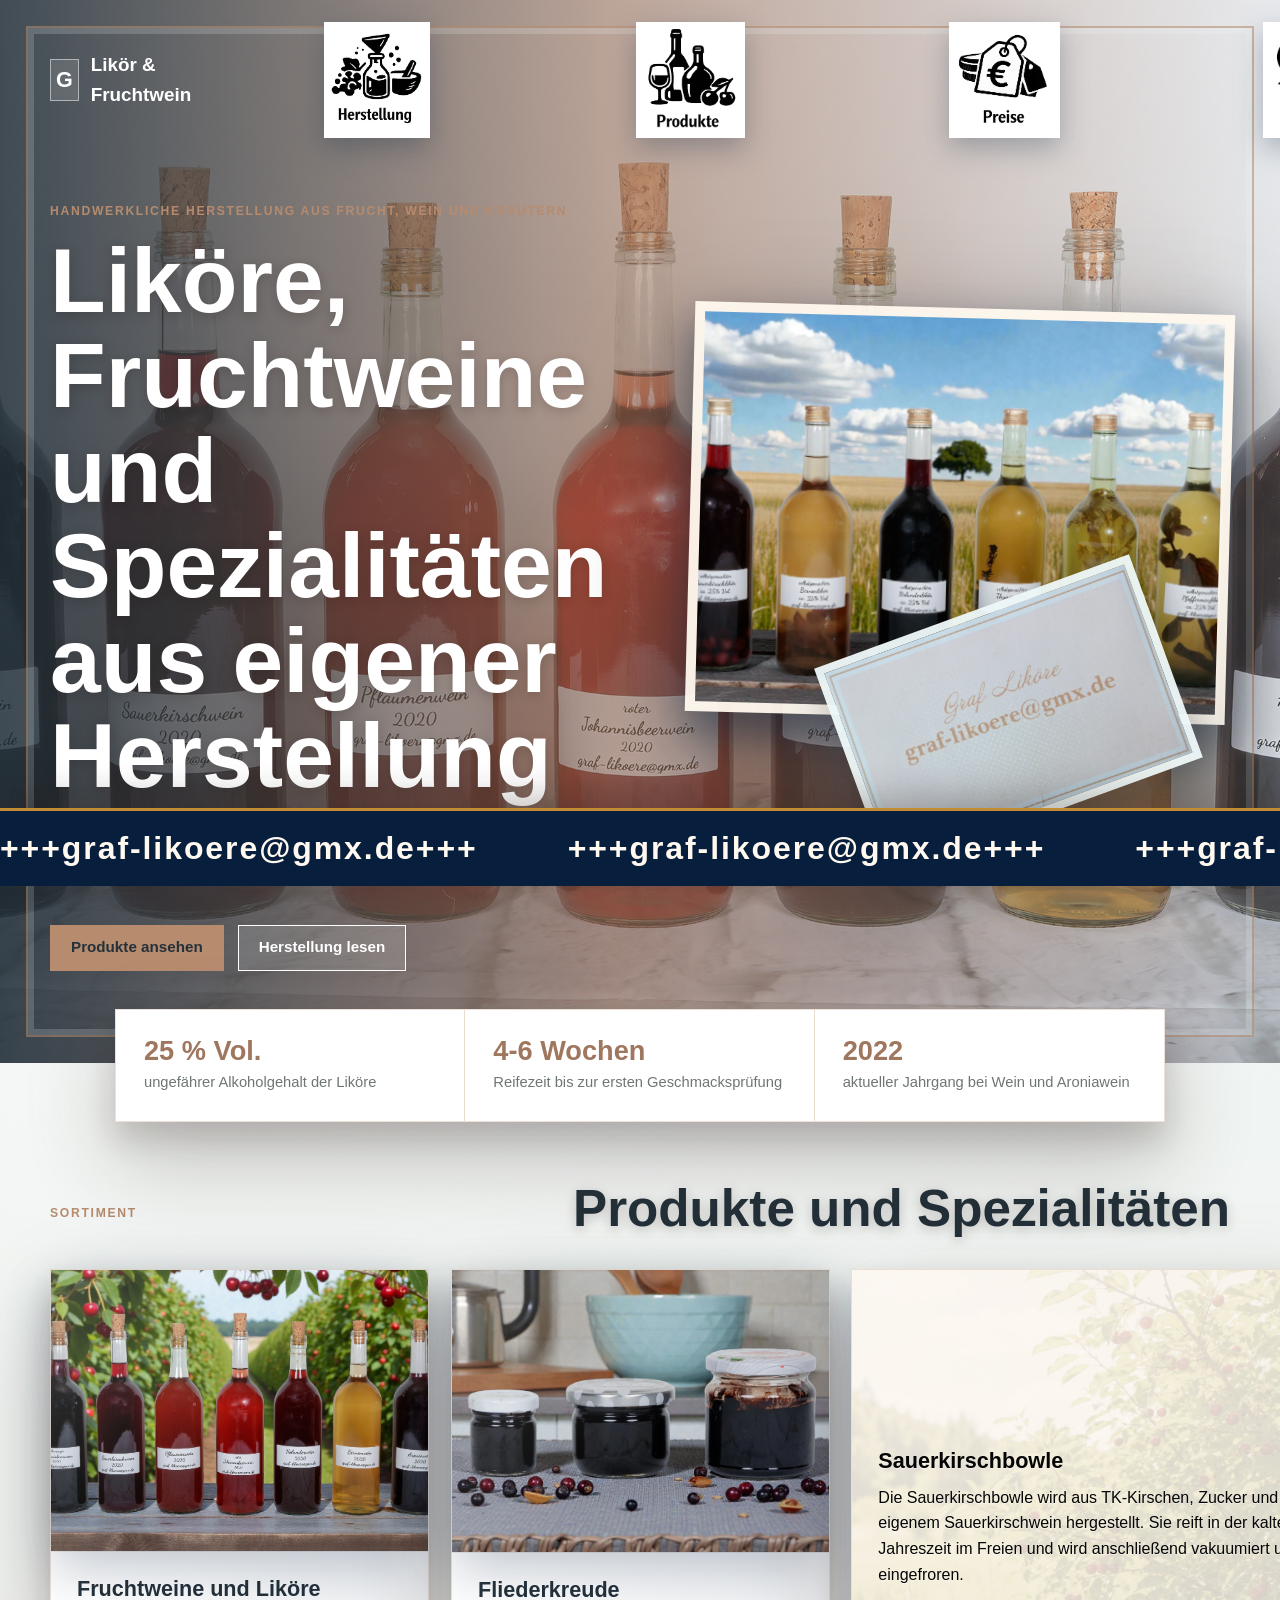
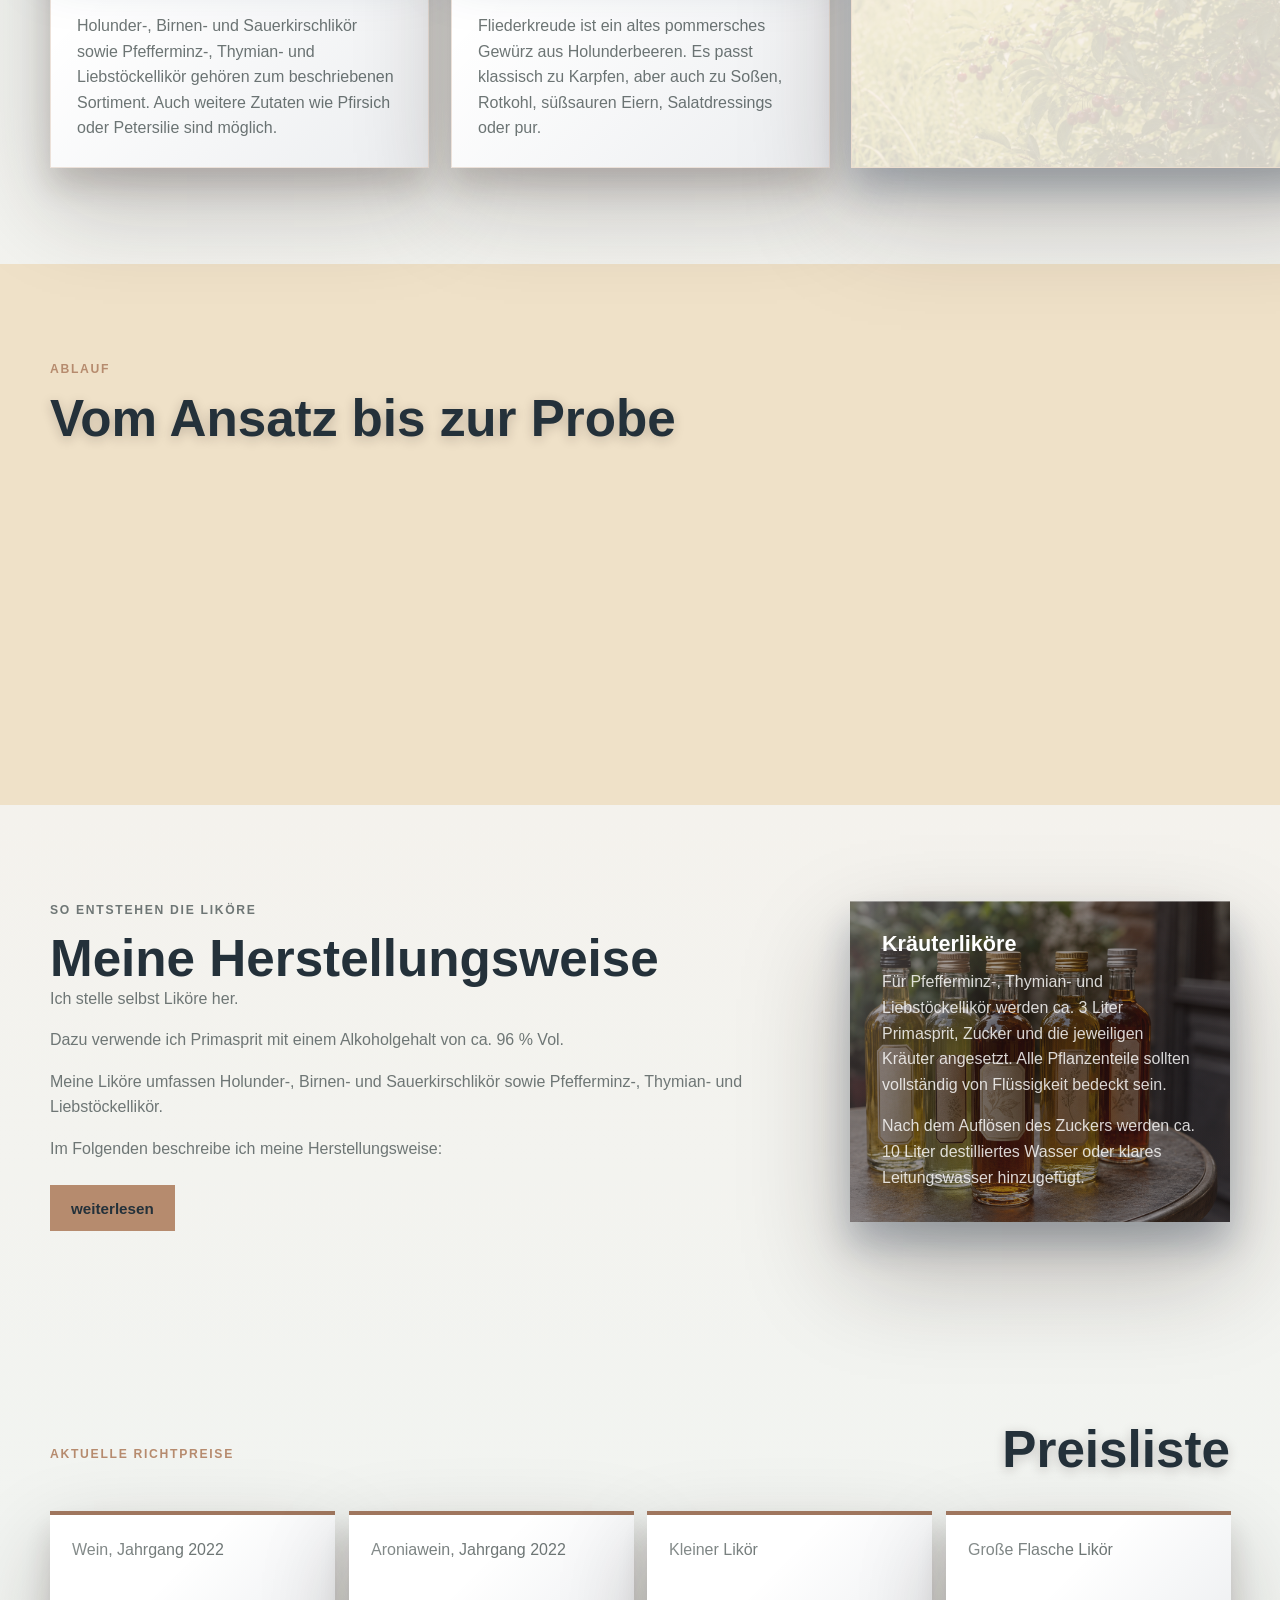
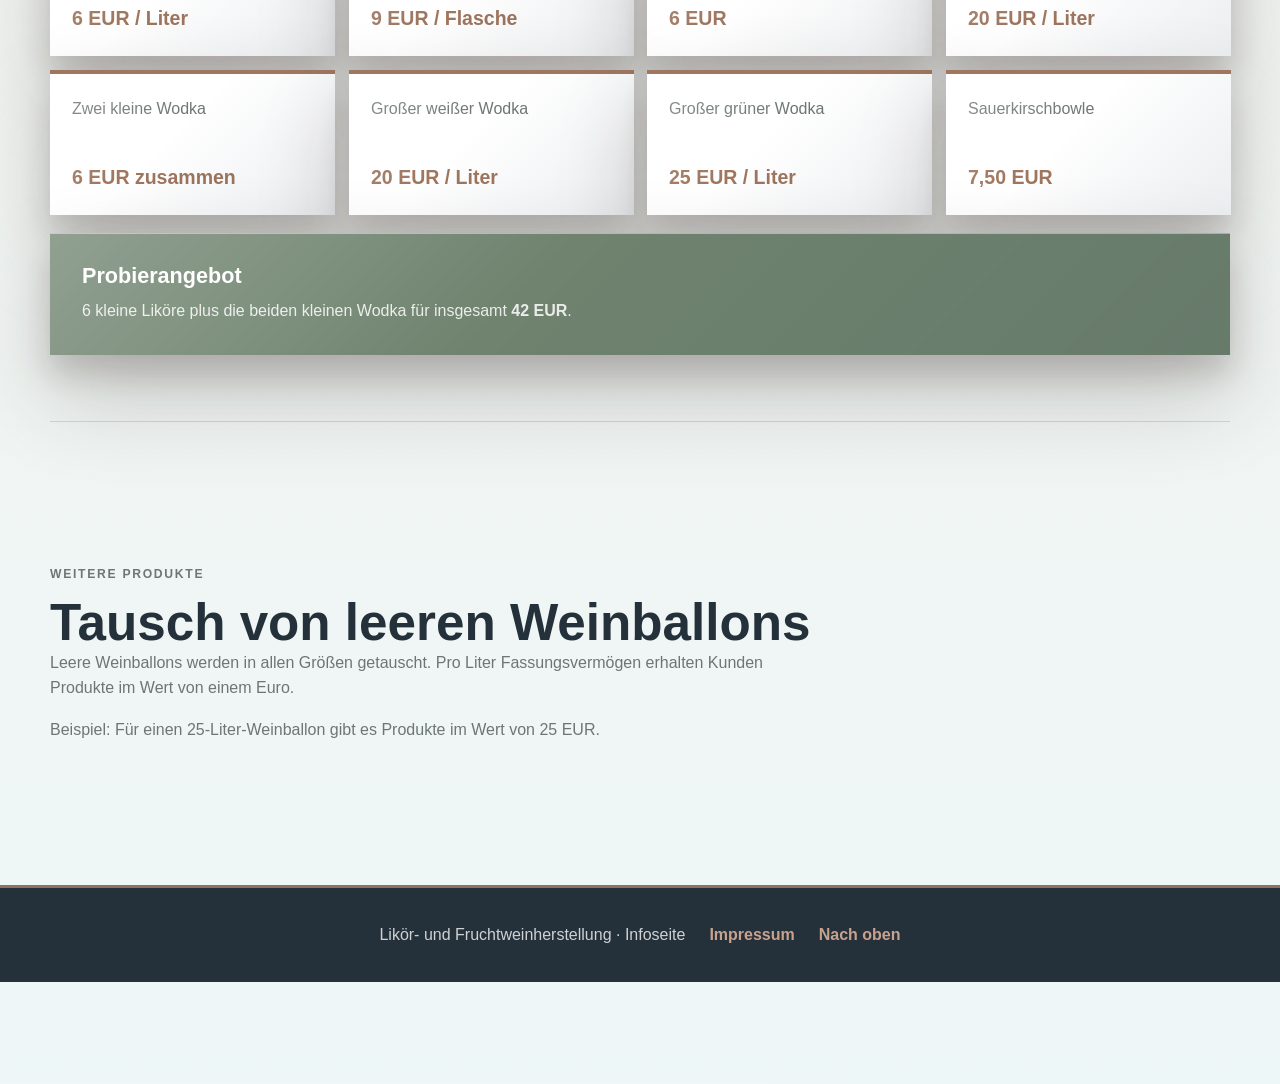
==== commit 3df706f2: "Add files via upload" ====
--- a/index.html
+++ b/index.html
@@ -123,7 +123,20 @@
           <p>Je nach Jahreszeit werden die entsprechenden Früchte geerntet, anschließend gereinigt und in einen zuvor gesäuberten Weinballon gefüllt.</p>
           <p>Für Holunder-, Birnen- und Sauerkirschlikör verwende ich jeweils einen entsprechenden Jahrgangswein (Holunder-, Birnen- oder Sauerkirschwein).</p>
           <p>In einen 15-Liter-Weinballon werden zunächst ca. 10 Liter Fruchtwein, etwa 2 Liter Primasprit und 500 Gramm Zucker gegeben. Anschließend wird der Ballon anfangs nahezu täglich geschüttelt, bis sich der Zucker vollständig aufgelöst hat. Nach etwa 4-6 Wochen kann der Likör geschmacklich geprüft werden.</p>
-          <p>Meine Liköre haben einen Alkoholgehalt von etwa 25 % Vol. Dieser wird mit einem Vinometer gemessen.</p>
+          <p>Meine Liköre haben einen Alkoholgehalt von etwa 25 % Vol. Dieser wird mit einem Vinometer gemessen.</p>
+          <p><strong>Anmerkung:</strong></p>
+          <p>Um einen exakten Wert zu erhalten, sollten die Liköre von einem entsprechenden Institut analysiert werden. Vinometer sind im Handel oder über das Internet erhältlich.</p>
+          <p>Um ein neues Vinometer zu überprüfen, empfiehlt es sich, einen handelsüblichen Traubenwein zu messen. Das Ergebnis sollte dem angegebenen Alkoholgehalt entsprechen. Ist dies nicht der Fall, empfehle ich, den Test mit zwei bis drei Vinometern desselben Herstellers zu wiederholen, da Abweichungen möglich sind. Eine Differenz von etwa 0,1–0,2 % Vol. ist üblich.</p>
+          <p>Im Internet finden sich verschiedene Anleitungen zur Anwendung von Vinometern.</p>
+          <p>Die eigentliche Messung meiner Liköre erfolgt wie folgt:</p>
+          <p>Eine kleine Menge des frisch hergestellten Likörs wird in ein Glas abgefüllt und bei Zimmertemperatur (ca. 20–25 °C) etwa 24 Stunden stehen gelassen. Erst danach erfolgt die Messung mit dem Vinometer. Zu beachten ist, dass Vinometer nur bis etwa 25 % Vol. messen können.</p>
+          <p>Bei der Herstellung von Pfefferminz-, Thymian- und Liebstöckellikör (Kräuterliköre) wird ein 15-Liter-Weinballon zunächst mit ca. 3 Litern Primasprit und etwa 500 Gramm Zucker befüllt. Anschließend werden die jeweiligen Kräuter hinzugegeben. Dabei ist darauf zu achten, dass alle Pflanzenteile vollständig von Flüssigkeit bedeckt sind.</p>
+          <p>Auch hier wird der Ballon regelmäßig geschüttelt, bis sich der Zucker vollständig aufgelöst hat. Danach werden etwa 10 Liter destilliertes Wasser oder klares, sauberes Leitungswasser hinzugefügt.</p>
+          <p>Nach etwa 4–6 Wochen kann der Likör geschmacklich geprüft und mit dem Vinometer gemessen werden.</p>
+          <p>Natürlich gibt es auch andere Herstellungsverfahren.</p>
+          <p>So stelle ich meine Liköre her.</p>
+          <p>Auf diese Weise können auch Liköre aus anderen Zutaten hergestellt werden, zum Beispiel aus Pfirsichen oder Petersilie.</p>
+          <p>Probieren Sie es selbst aus.</p>
         </div>
         <button class="button button-primary read-more-button" type="button" aria-expanded="false" aria-controls="herstellungMehr">weiterlesen</button>
       </div>
@@ -209,3 +222,5 @@
 
 
 
+
+
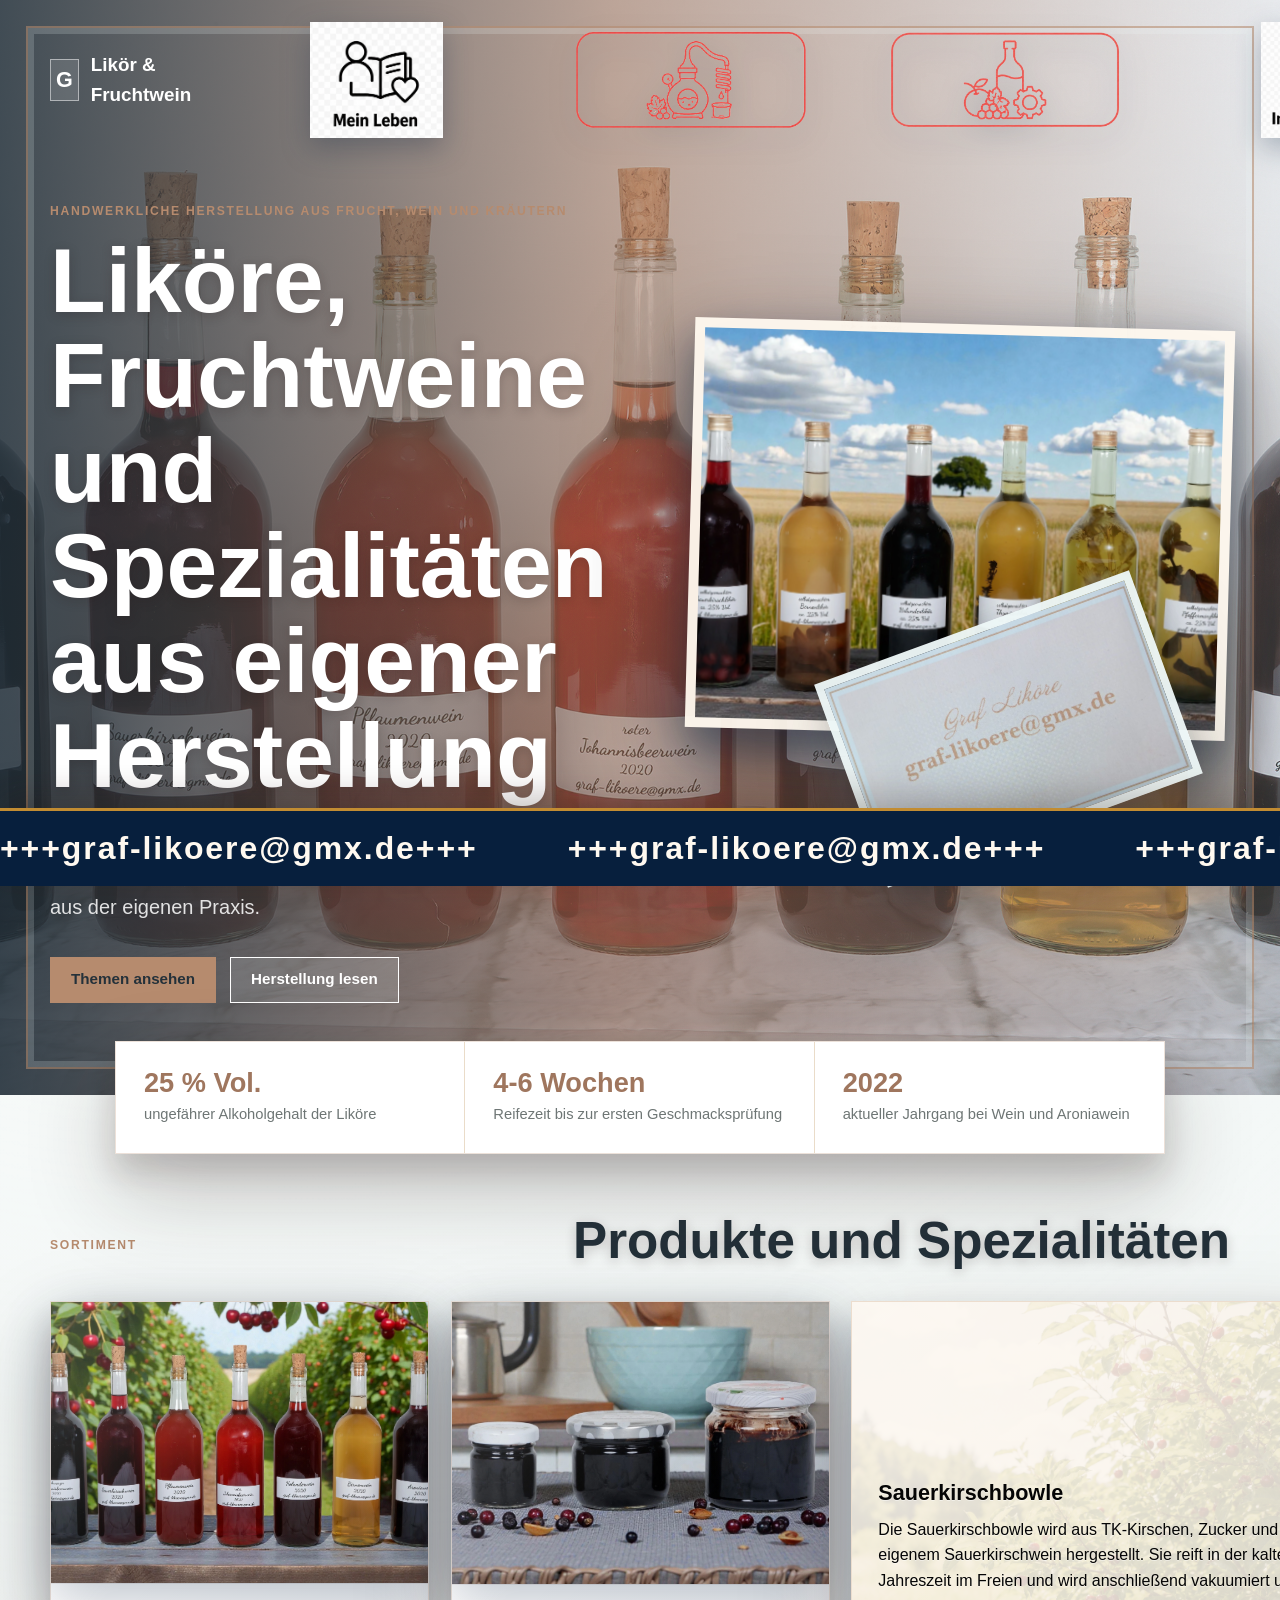
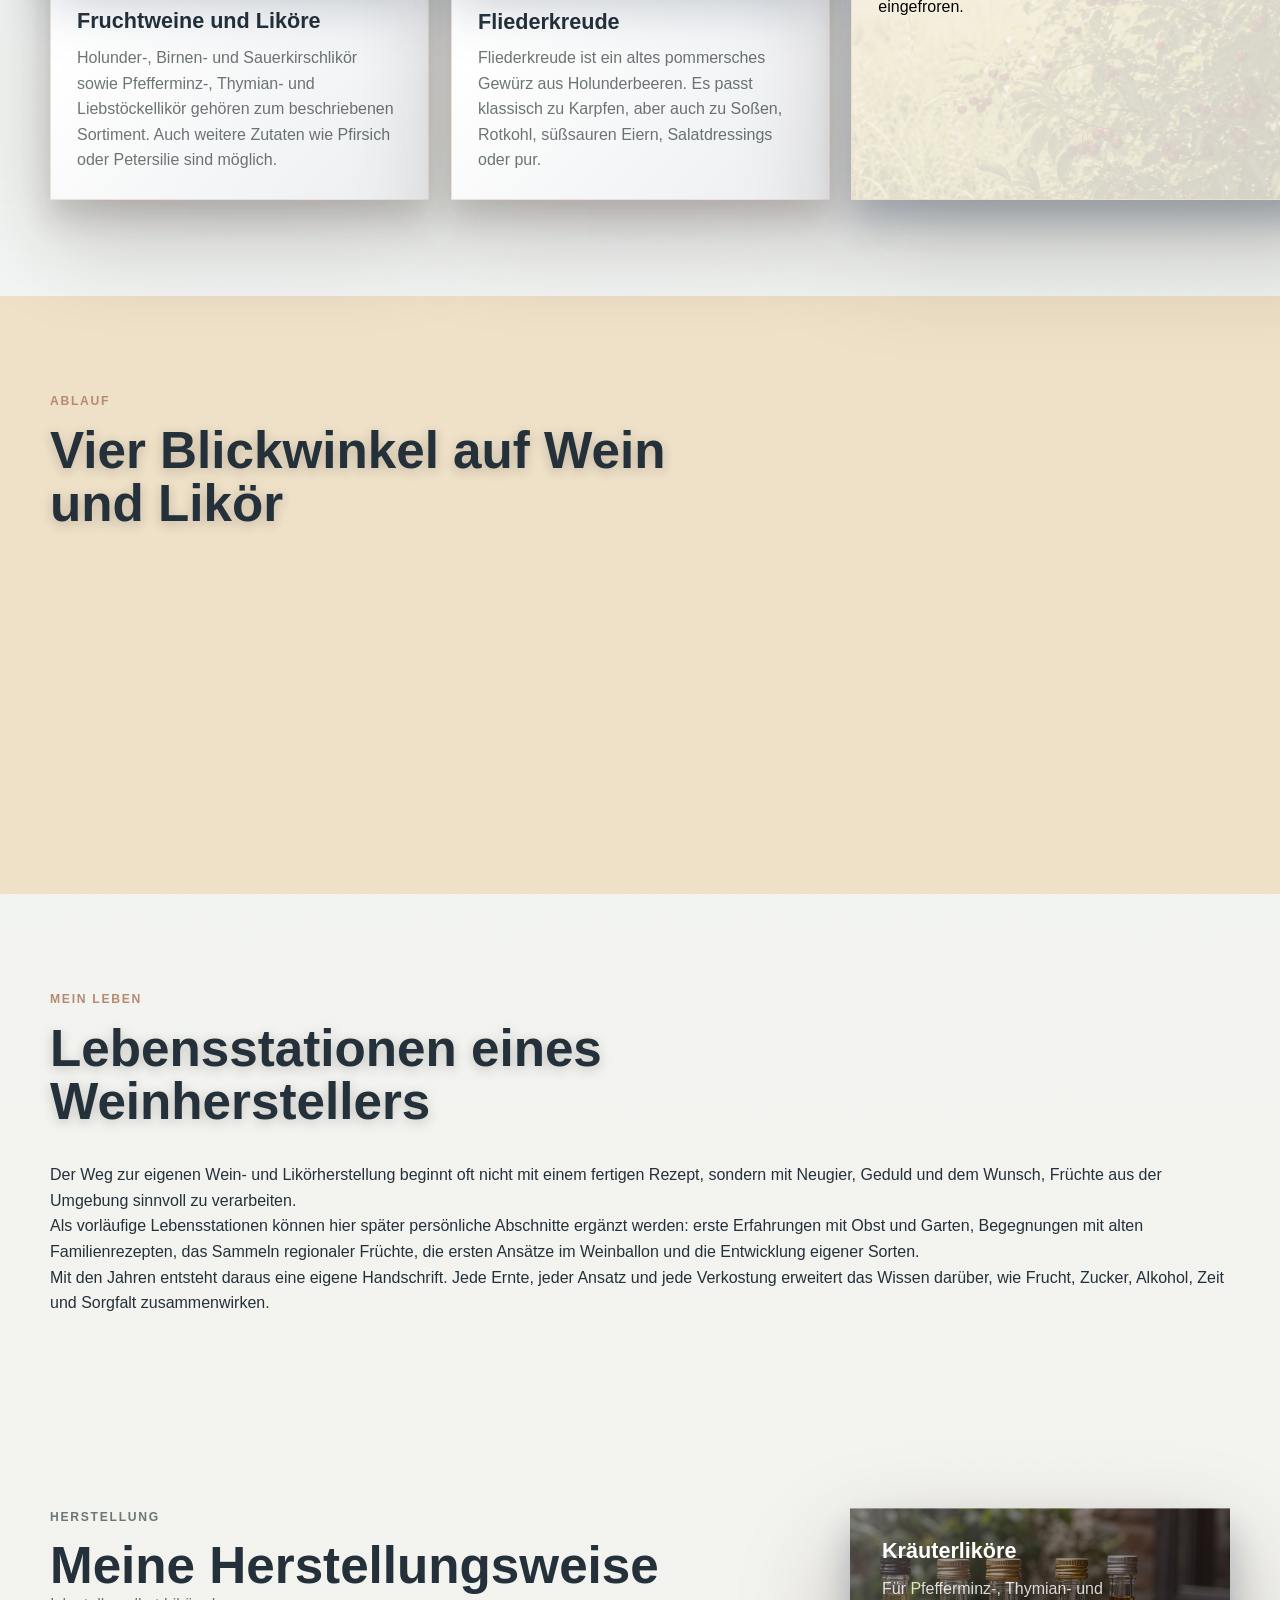
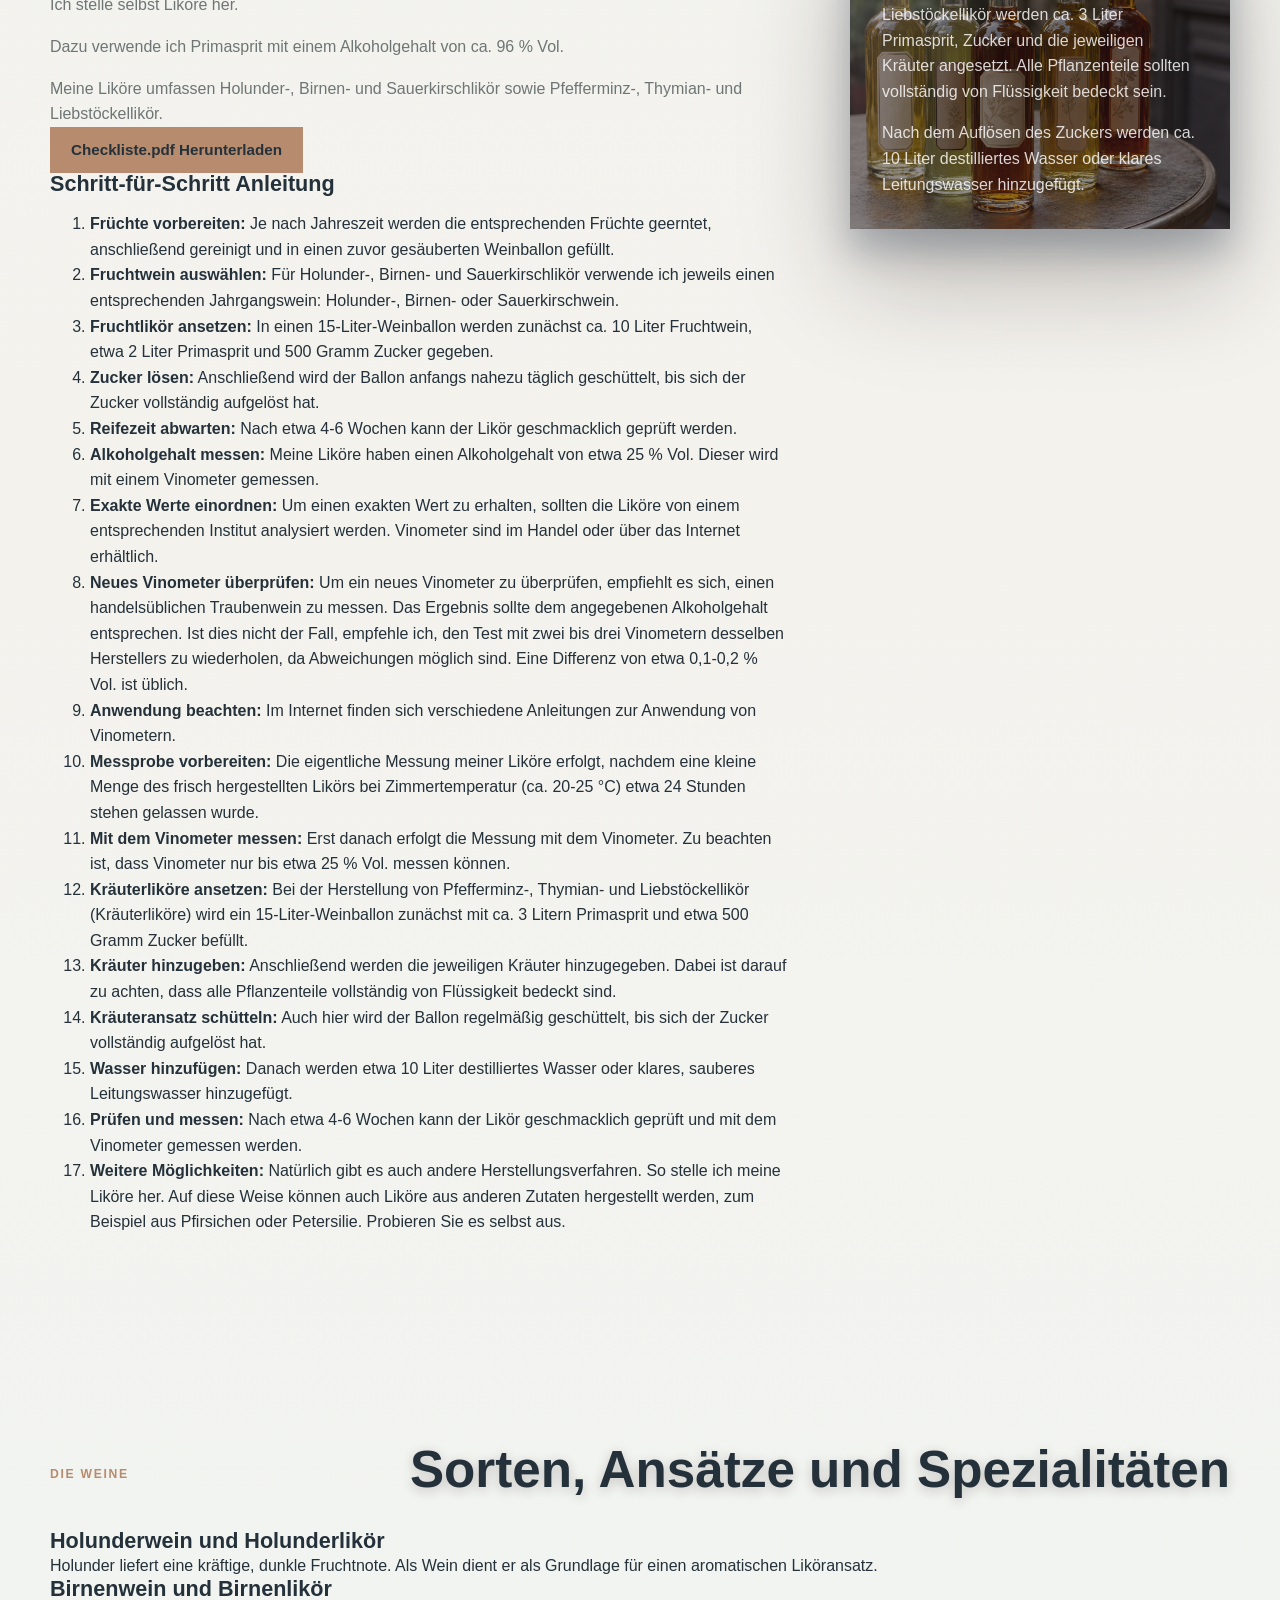
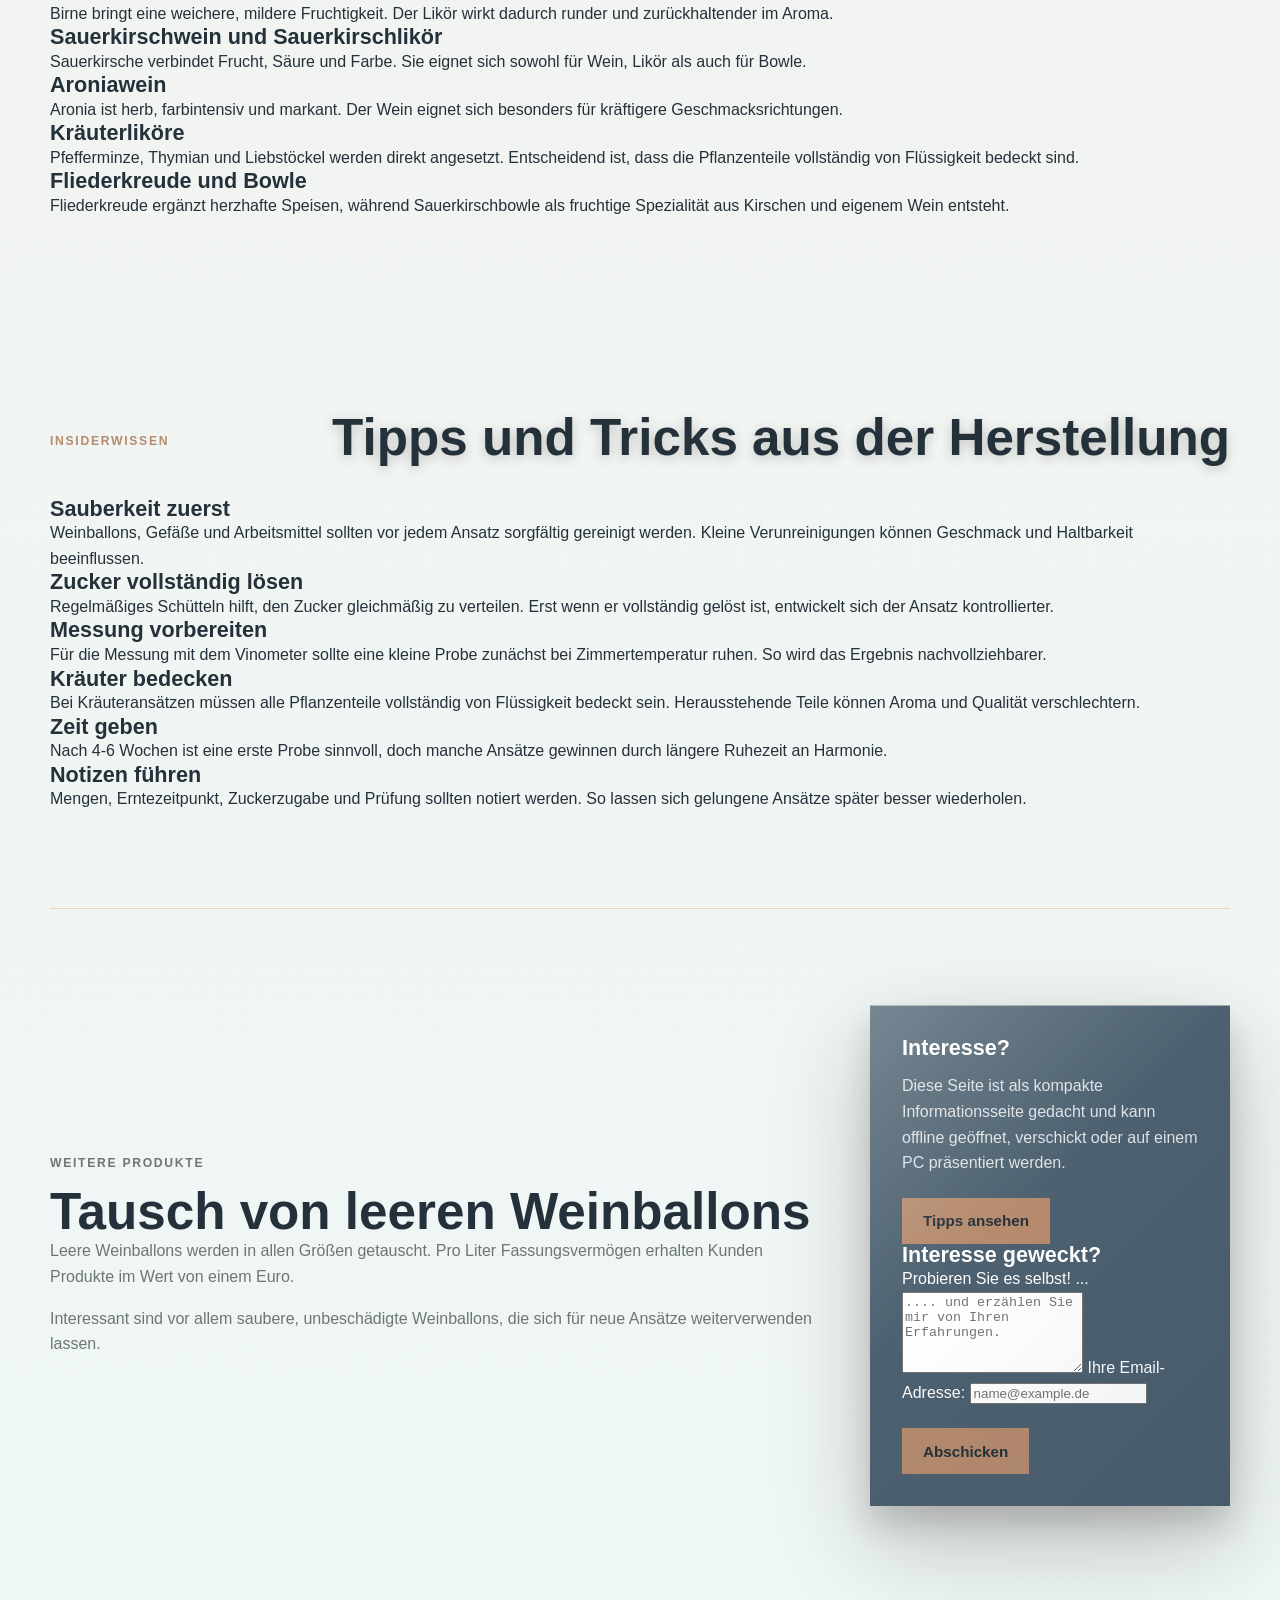
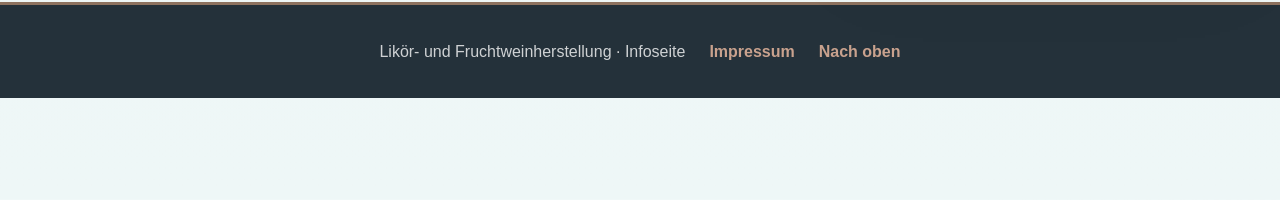
==== commit d5d0b4c0: "Add files via upload" ====
--- a/index.html
+++ b/index.html
@@ -3,8 +3,8 @@
 <head>
   <meta charset="utf-8">
   <meta name="viewport" content="width=device-width, initial-scale=1">
-  <title>Graf Liköre | Handgemachte Liköre, Fruchtweine, Fliederkreude & Sauerkirschbowle</title>
-  <meta name="description" content="Graf Liköre: handgemachte Liköre, Fruchtweine, Aroniawein, Fliederkreude, Sauerkirschbowle und Wodka-Spezialitäten. Informationen zu Herstellung, Produkten, Preisen und Probierangebot.">
+  <title>Graf Liköre | Infoseite zur Likör- und Weinherstellung</title>
+  <meta name="description" content="Graf Liköre: Informationsplattform zur Herstellung von Likören und Fruchtweinen mit Lebensstationen, Herstellungsweise, Wein- und Likörsorten sowie praktischem Insiderwissen.">
   <meta name="keywords" content="Graf Liköre, Likör, Liköre, handgemachte Liköre, hausgemachter Likör, Fruchtwein, Fruchtweine, Aroniawein, Holunderlikör, Birnenlikör, Sauerkirschlikör, Pfefferminzlikör, Thymianlikör, Liebstöckellikör, Kräuterlikör, Fliederkreude, Sauerkirschbowle, Wodka, Likörherstellung, Weinballon, regionale Produkte, Uecker-Randow, Pommern">
   <meta name="author" content="Graf Liköre">
   <meta name="robots" content="index, follow">
@@ -15,11 +15,11 @@
   <meta property="og:locale" content="de_DE">
   <meta property="og:site_name" content="Graf Liköre">
   <meta property="og:title" content="Graf Liköre | Handgemachte Liköre und Fruchtweine">
-  <meta property="og:description" content="Handgemachte Liköre, Fruchtweine, Fliederkreude, Sauerkirschbowle und Probierangebote mit Informationen zu Herstellung und Preisen.">
+  <meta property="og:description" content="Informationsplattform zu Likör- und Weinherstellung, Lebensstationen, Sorten und praktischen Tipps aus der eigenen Herstellung.">
   <meta property="og:image" content="assets/likoerflaschen.jpg">
   <meta name="twitter:card" content="summary_large_image">
   <meta name="twitter:title" content="Graf Liköre | Handgemachte Liköre und Fruchtweine">
-  <meta name="twitter:description" content="Informationen zu handgemachten Likören, Fruchtweinen, Fliederkreude, Sauerkirschbowle, Preisen und Herstellung.">
+  <meta name="twitter:description" content="Informationen zu Likör- und Weinherstellung, Sorten, Lebensstationen und praktischem Insiderwissen.">
   <link rel="preconnect" href="https://fonts.googleapis.com">
   <link rel="preconnect" href="https://fonts.gstatic.com" crossorigin>
   <link href="https://fonts.googleapis.com/css2?family=Cormorant+Garamond:wght@600;700&family=Inter:wght@400;500;700;800&display=swap" rel="stylesheet">
@@ -36,10 +36,10 @@
         <span></span><span></span><span></span>
       </button>
       <div class="nav-links" id="navLinks">
-        <a class="nav-image-link nav-herstellung" href="#herstellung" aria-label="Herstellung"><img src="assets/herstellung2.png" alt="Herstellung"></a>
-        <a class="nav-image-link nav-produkte" href="#produkte" aria-label="Produkte"><img src="assets/produkte2.png" alt="Produkte"></a>
-        <a class="nav-image-link nav-preise" href="#preise" aria-label="Preise"><img src="assets/preise2.png" alt="Preise"></a>
-        <a class="nav-image-link nav-interesse" href="#kontakt" aria-label="Interesse"><img src="assets/interesse2.png" alt="Interesse"></a>
+        <a class="nav-image-link nav-leben" href="#leben" aria-label="Mein Leben"><img src="assets/mein_leben.png" alt="Mein Leben"></a>
+        <a class="nav-image-link nav-herstellung" href="#herstellung" aria-label="Herstellung"><img src="assets/herstellung.png" alt="Herstellung"></a>
+        <a class="nav-image-link nav-produkte" href="#weine" aria-label="Die Weine"><img src="assets/produkte.png" alt="Die Weine"></a>
+        <a class="nav-image-link nav-insider" href="#wissen" aria-label="Insiderwissen"><img src="assets/insider.png" alt="Insiderwissen"></a>
       </div>
     </nav>
 
@@ -47,9 +47,9 @@
       <div class="hero-copy">
         <p class="eyebrow">Handwerkliche Herstellung aus Frucht, Wein und Kräutern</p>
         <h1>Liköre, Fruchtweine und Spezialitäten aus eigener Herstellung</h1>
-        <p class="hero-text">Diese Infoseite stellt das Sortiment, die Herstellungsweise und die aktuellen Richtpreise übersichtlich zusammen.</p>
+        <p class="hero-text">Diese Infoseite bündelt Erfahrungen, Herstellungsweisen und Hintergründe rund um Liköre, Fruchtweine und bewährte Ansätze aus der eigenen Praxis.</p>
         <div class="hero-actions">
-          <a class="button button-primary" href="#produkte">Produkte ansehen</a>
+          <a class="button button-primary" href="#ablauf">Themen ansehen</a>
           <a class="button button-secondary" href="#herstellung">Herstellung lesen</a>
         </div>
       </div>
@@ -98,72 +98,94 @@
       </div>
     </section>
 
-    <section class="section process-section">
+    <section class="section process-section" id="ablauf">
       <div class="section-heading narrow">
         <p class="eyebrow">Ablauf</p>
-        <h2>Vom Ansatz bis zur Probe</h2>
+        <h2>Vier Blickwinkel auf Wein und Likör</h2>
       </div>
       <ol class="timeline">
-        <li><span>01</span><strong>Ernten und reinigen</strong><p>Früchte oder Kräuter werden vorbereitet und in einen sauberen Weinballon gegeben.</p></li>
-        <li><span>02</span><strong>Ansetzen</strong><p>Fruchtwein, Primasprit und Zucker werden nach Sorte kombiniert.</p></li>
-        <li><span>03</span><strong>Schütteln und reifen</strong><p>Der Ansatz wird regelmäßig bewegt, bis sich der Zucker vollständig gelöst hat.</p></li>
-        <li><span>04</span><strong>Prüfen</strong><p>Nach 4 bis 6 Wochen folgen Geschmacksprobe und Messung mit dem Vinometer.</p></li>
+        <li><a class="timeline-link" href="#leben"><span>01</span><strong>Mein Leben</strong><p>Ein persönlicher Einstieg mit vorläufigen Lebensstationen, die später individuell angepasst werden können.</p></a></li>
+        <li><a class="timeline-link" href="#herstellung"><span>02</span><strong>Herstellung</strong><p>Die konkrete Arbeitsweise vom Ernten und Ansetzen bis zur Reifezeit und Messung.</p></a></li>
+        <li><a class="timeline-link" href="#weine"><span>03</span><strong>Die Weine</strong><p>Überblick über Fruchtweine, Liköre, Kräuteransätze und besondere Spezialitäten.</p></a></li>
+        <li><a class="timeline-link" href="#wissen"><span>04</span><strong>Insiderwissen</strong><p>Praktische Tipps, kleine Kontrollen und Erfahrungswerte aus der Herstellung.</p></a></li>
       </ol>
     </section>
-
-    <section class="section split" id="herstellung">
+
+    <section class="section info-section info-life" id="leben">
+      <div class="section-heading narrow">
+        <p class="eyebrow">Mein Leben</p>
+        <h2>Lebensstationen eines Weinherstellers</h2>
+      </div>
+      <div class="info-copy">
+        <p>Der Weg zur eigenen Wein- und Likörherstellung beginnt oft nicht mit einem fertigen Rezept, sondern mit Neugier, Geduld und dem Wunsch, Früchte aus der Umgebung sinnvoll zu verarbeiten.</p>
+        <p>Als vorläufige Lebensstationen können hier später persönliche Abschnitte ergänzt werden: erste Erfahrungen mit Obst und Garten, Begegnungen mit alten Familienrezepten, das Sammeln regionaler Früchte, die ersten Ansätze im Weinballon und die Entwicklung eigener Sorten.</p>
+        <p>Mit den Jahren entsteht daraus eine eigene Handschrift. Jede Ernte, jeder Ansatz und jede Verkostung erweitert das Wissen darüber, wie Frucht, Zucker, Alkohol, Zeit und Sorgfalt zusammenwirken.</p>
+      </div>
+    </section>
+
+    <section class="section split info-section info-making" id="herstellung">
       <div>
-        <p class="eyebrow">So entstehen die Liköre</p>
+        <p class="eyebrow">Herstellung</p>
         <h2>Meine Herstellungsweise</h2>
         <p>Ich stelle selbst Liköre her.</p>
         <p>Dazu verwende ich Primasprit mit einem Alkoholgehalt von ca. 96 % Vol.</p>
         <p>Meine Liköre umfassen Holunder-, Birnen- und Sauerkirschlikör sowie Pfefferminz-, Thymian- und Liebstöckellikör.</p>
-        <p>Im Folgenden beschreibe ich meine Herstellungsweise:</p>
-        <div class="more-text" id="herstellungMehr" hidden>
-          <p>Je nach Jahreszeit werden die entsprechenden Früchte geerntet, anschließend gereinigt und in einen zuvor gesäuberten Weinballon gefüllt.</p>
-          <p>Für Holunder-, Birnen- und Sauerkirschlikör verwende ich jeweils einen entsprechenden Jahrgangswein (Holunder-, Birnen- oder Sauerkirschwein).</p>
-          <p>In einen 15-Liter-Weinballon werden zunächst ca. 10 Liter Fruchtwein, etwa 2 Liter Primasprit und 500 Gramm Zucker gegeben. Anschließend wird der Ballon anfangs nahezu täglich geschüttelt, bis sich der Zucker vollständig aufgelöst hat. Nach etwa 4-6 Wochen kann der Likör geschmacklich geprüft werden.</p>
-          <p>Meine Liköre haben einen Alkoholgehalt von etwa 25 % Vol. Dieser wird mit einem Vinometer gemessen.</p>
-          <p><strong>Anmerkung:</strong></p>
-          <p>Um einen exakten Wert zu erhalten, sollten die Liköre von einem entsprechenden Institut analysiert werden. Vinometer sind im Handel oder über das Internet erhältlich.</p>
-          <p>Um ein neues Vinometer zu überprüfen, empfiehlt es sich, einen handelsüblichen Traubenwein zu messen. Das Ergebnis sollte dem angegebenen Alkoholgehalt entsprechen. Ist dies nicht der Fall, empfehle ich, den Test mit zwei bis drei Vinometern desselben Herstellers zu wiederholen, da Abweichungen möglich sind. Eine Differenz von etwa 0,1–0,2 % Vol. ist üblich.</p>
-          <p>Im Internet finden sich verschiedene Anleitungen zur Anwendung von Vinometern.</p>
-          <p>Die eigentliche Messung meiner Liköre erfolgt wie folgt:</p>
-          <p>Eine kleine Menge des frisch hergestellten Likörs wird in ein Glas abgefüllt und bei Zimmertemperatur (ca. 20–25 °C) etwa 24 Stunden stehen gelassen. Erst danach erfolgt die Messung mit dem Vinometer. Zu beachten ist, dass Vinometer nur bis etwa 25 % Vol. messen können.</p>
-          <p>Bei der Herstellung von Pfefferminz-, Thymian- und Liebstöckellikör (Kräuterliköre) wird ein 15-Liter-Weinballon zunächst mit ca. 3 Litern Primasprit und etwa 500 Gramm Zucker befüllt. Anschließend werden die jeweiligen Kräuter hinzugegeben. Dabei ist darauf zu achten, dass alle Pflanzenteile vollständig von Flüssigkeit bedeckt sind.</p>
-          <p>Auch hier wird der Ballon regelmäßig geschüttelt, bis sich der Zucker vollständig aufgelöst hat. Danach werden etwa 10 Liter destilliertes Wasser oder klares, sauberes Leitungswasser hinzugefügt.</p>
-          <p>Nach etwa 4–6 Wochen kann der Likör geschmacklich geprüft und mit dem Vinometer gemessen werden.</p>
-          <p>Natürlich gibt es auch andere Herstellungsverfahren.</p>
-          <p>So stelle ich meine Liköre her.</p>
-          <p>Auf diese Weise können auch Liköre aus anderen Zutaten hergestellt werden, zum Beispiel aus Pfirsichen oder Petersilie.</p>
-          <p>Probieren Sie es selbst aus.</p>
-        </div>
-        <button class="button button-primary read-more-button" type="button" aria-expanded="false" aria-controls="herstellungMehr">weiterlesen</button>
-      </div>
-      <aside class="note-panel kraeuter-card">
+        <a class="button button-primary checklist-download" href="Checkliste.pdf" download>Checkliste.pdf Herunterladen</a>
+        <h3 class="instruction-heading">Schritt-für-Schritt Anleitung</h3>
+        <ol class="instruction-list">
+          <li><strong>Früchte vorbereiten:</strong> Je nach Jahreszeit werden die entsprechenden Früchte geerntet, anschließend gereinigt und in einen zuvor gesäuberten Weinballon gefüllt.</li>
+          <li><strong>Fruchtwein auswählen:</strong> Für Holunder-, Birnen- und Sauerkirschlikör verwende ich jeweils einen entsprechenden Jahrgangswein: Holunder-, Birnen- oder Sauerkirschwein.</li>
+          <li><strong>Fruchtlikör ansetzen:</strong> In einen 15-Liter-Weinballon werden zunächst ca. 10 Liter Fruchtwein, etwa 2 Liter Primasprit und 500 Gramm Zucker gegeben.</li>
+          <li><strong>Zucker lösen:</strong> Anschließend wird der Ballon anfangs nahezu täglich geschüttelt, bis sich der Zucker vollständig aufgelöst hat.</li>
+          <li><strong>Reifezeit abwarten:</strong> Nach etwa 4-6 Wochen kann der Likör geschmacklich geprüft werden.</li>
+          <li><strong>Alkoholgehalt messen:</strong> Meine Liköre haben einen Alkoholgehalt von etwa 25 % Vol. Dieser wird mit einem Vinometer gemessen.</li>
+          <li><strong>Exakte Werte einordnen:</strong> Um einen exakten Wert zu erhalten, sollten die Liköre von einem entsprechenden Institut analysiert werden. Vinometer sind im Handel oder über das Internet erhältlich.</li>
+          <li><strong>Neues Vinometer überprüfen:</strong> Um ein neues Vinometer zu überprüfen, empfiehlt es sich, einen handelsüblichen Traubenwein zu messen. Das Ergebnis sollte dem angegebenen Alkoholgehalt entsprechen. Ist dies nicht der Fall, empfehle ich, den Test mit zwei bis drei Vinometern desselben Herstellers zu wiederholen, da Abweichungen möglich sind. Eine Differenz von etwa 0,1-0,2 % Vol. ist üblich.</li>
+          <li><strong>Anwendung beachten:</strong> Im Internet finden sich verschiedene Anleitungen zur Anwendung von Vinometern.</li>
+          <li><strong>Messprobe vorbereiten:</strong> Die eigentliche Messung meiner Liköre erfolgt, nachdem eine kleine Menge des frisch hergestellten Likörs bei Zimmertemperatur (ca. 20-25 °C) etwa 24 Stunden stehen gelassen wurde.</li>
+          <li><strong>Mit dem Vinometer messen:</strong> Erst danach erfolgt die Messung mit dem Vinometer. Zu beachten ist, dass Vinometer nur bis etwa 25 % Vol. messen können.</li>
+          <li><strong>Kräuterliköre ansetzen:</strong> Bei der Herstellung von Pfefferminz-, Thymian- und Liebstöckellikör (Kräuterliköre) wird ein 15-Liter-Weinballon zunächst mit ca. 3 Litern Primasprit und etwa 500 Gramm Zucker befüllt.</li>
+          <li><strong>Kräuter hinzugeben:</strong> Anschließend werden die jeweiligen Kräuter hinzugegeben. Dabei ist darauf zu achten, dass alle Pflanzenteile vollständig von Flüssigkeit bedeckt sind.</li>
+          <li><strong>Kräuteransatz schütteln:</strong> Auch hier wird der Ballon regelmäßig geschüttelt, bis sich der Zucker vollständig aufgelöst hat.</li>
+          <li><strong>Wasser hinzufügen:</strong> Danach werden etwa 10 Liter destilliertes Wasser oder klares, sauberes Leitungswasser hinzugefügt.</li>
+          <li><strong>Prüfen und messen:</strong> Nach etwa 4-6 Wochen kann der Likör geschmacklich geprüft und mit dem Vinometer gemessen werden.</li>
+          <li><strong>Weitere Möglichkeiten:</strong> Natürlich gibt es auch andere Herstellungsverfahren. So stelle ich meine Liköre her. Auf diese Weise können auch Liköre aus anderen Zutaten hergestellt werden, zum Beispiel aus Pfirsichen oder Petersilie. Probieren Sie es selbst aus.</li>
+        </ol>
+      </div>
+      <aside class="note-panel kraeuter-card">
         <h3>Kräuterliköre</h3>
         <p>Für Pfefferminz-, Thymian- und Liebstöckellikör werden ca. 3 Liter Primasprit, Zucker und die jeweiligen Kräuter angesetzt. Alle Pflanzenteile sollten vollständig von Flüssigkeit bedeckt sein.</p>
         <p>Nach dem Auflösen des Zuckers werden ca. 10 Liter destilliertes Wasser oder klares Leitungswasser hinzugefügt.</p>
       </aside>
-    </section>
-    <section class="section prices" id="preise">
+    </section>
+
+    <section class="section info-section info-wines" id="weine">
       <div class="section-heading">
-        <p class="eyebrow">Aktuelle Richtpreise</p>
-        <h2>Preisliste</h2>
-      </div>
-      <div class="price-grid">
-        <article><span>Wein, Jahrgang 2022</span><strong>6 EUR / Liter</strong></article>
-        <article><span>Aroniawein, Jahrgang 2022</span><strong>9 EUR / Flasche</strong></article>
-        <article><span>Kleiner Likör</span><strong>6 EUR</strong></article>
-        <article><span>Große Flasche Likör</span><strong>20 EUR / Liter</strong></article>
-        <article><span>Zwei kleine Wodka</span><strong>6 EUR zusammen</strong></article>
-        <article><span>Großer weißer Wodka</span><strong>20 EUR / Liter</strong></article>
-        <article><span>Großer grüner Wodka</span><strong>25 EUR / Liter</strong></article>
-        <article><span>Sauerkirschbowle</span><strong>7,50 EUR</strong></article>
-      </div>
-      <div class="sample-box">
-        <h3>Probierangebot</h3>
-        <p>6 kleine Liköre plus die beiden kleinen Wodka für insgesamt <strong>42 EUR</strong>.</p>
+        <p class="eyebrow">Die Weine</p>
+        <h2>Sorten, Ansätze und Spezialitäten</h2>
+      </div>
+      <div class="info-card-grid">
+        <article><h3>Holunderwein und Holunderlikör</h3><p>Holunder liefert eine kräftige, dunkle Fruchtnote. Als Wein dient er als Grundlage für einen aromatischen Liköransatz.</p></article>
+        <article><h3>Birnenwein und Birnenlikör</h3><p>Birne bringt eine weichere, mildere Fruchtigkeit. Der Likör wirkt dadurch runder und zurückhaltender im Aroma.</p></article>
+        <article><h3>Sauerkirschwein und Sauerkirschlikör</h3><p>Sauerkirsche verbindet Frucht, Säure und Farbe. Sie eignet sich sowohl für Wein, Likör als auch für Bowle.</p></article>
+        <article><h3>Aroniawein</h3><p>Aronia ist herb, farbintensiv und markant. Der Wein eignet sich besonders für kräftigere Geschmacksrichtungen.</p></article>
+        <article><h3>Kräuterliköre</h3><p>Pfefferminze, Thymian und Liebstöckel werden direkt angesetzt. Entscheidend ist, dass die Pflanzenteile vollständig von Flüssigkeit bedeckt sind.</p></article>
+        <article><h3>Fliederkreude und Bowle</h3><p>Fliederkreude ergänzt herzhafte Speisen, während Sauerkirschbowle als fruchtige Spezialität aus Kirschen und eigenem Wein entsteht.</p></article>
+      </div>
+    </section>
+
+    <section class="section info-section info-knowledge" id="wissen">
+      <div class="section-heading">
+        <p class="eyebrow">Insiderwissen</p>
+        <h2>Tipps und Tricks aus der Herstellung</h2>
+      </div>
+      <div class="info-card-grid tips-grid">
+        <article><h3>Sauberkeit zuerst</h3><p>Weinballons, Gefäße und Arbeitsmittel sollten vor jedem Ansatz sorgfältig gereinigt werden. Kleine Verunreinigungen können Geschmack und Haltbarkeit beeinflussen.</p></article>
+        <article><h3>Zucker vollständig lösen</h3><p>Regelmäßiges Schütteln hilft, den Zucker gleichmäßig zu verteilen. Erst wenn er vollständig gelöst ist, entwickelt sich der Ansatz kontrollierter.</p></article>
+        <article><h3>Messung vorbereiten</h3><p>Für die Messung mit dem Vinometer sollte eine kleine Probe zunächst bei Zimmertemperatur ruhen. So wird das Ergebnis nachvollziehbarer.</p></article>
+        <article><h3>Kräuter bedecken</h3><p>Bei Kräuteransätzen müssen alle Pflanzenteile vollständig von Flüssigkeit bedeckt sein. Herausstehende Teile können Aroma und Qualität verschlechtern.</p></article>
+        <article><h3>Zeit geben</h3><p>Nach 4-6 Wochen ist eine erste Probe sinnvoll, doch manche Ansätze gewinnen durch längere Ruhezeit an Harmonie.</p></article>
+        <article><h3>Notizen führen</h3><p>Mengen, Erntezeitpunkt, Zuckerzugabe und Prüfung sollten notiert werden. So lassen sich gelungene Ansätze später besser wiederholen.</p></article>
       </div>
     </section>
 
@@ -172,12 +194,21 @@
         <p class="eyebrow">Weitere Produkte</p>
         <h2>Tausch von leeren Weinballons</h2>
         <p>Leere Weinballons werden in allen Größen getauscht. Pro Liter Fassungsvermögen erhalten Kunden Produkte im Wert von einem Euro.</p>
-        <p>Beispiel: Für einen 25-Liter-Weinballon gibt es Produkte im Wert von 25 EUR.</p>
+        <p>Interessant sind vor allem saubere, unbeschädigte Weinballons, die sich für neue Ansätze weiterverwenden lassen.</p>
       </div>
       <div class="contact-card">
         <h3>Interesse?</h3>
         <p>Diese Seite ist als kompakte Informationsseite gedacht und kann offline geöffnet, verschickt oder auf einem PC präsentiert werden.</p>
-        <a class="button button-primary" href="#preise">Preise ansehen</a>
+        <a class="button button-primary" href="#wissen">Tipps ansehen</a>
+        <form class="interest-form" data-future-action="send_mail.php" data-future-method="post">
+          <!-- Später für PHP-Versand aktivieren: action="send_mail.php" method="post" und Button type="submit" setzen. -->
+          <h3>Interesse geweckt?</h3>
+          <label for="message">Probieren Sie es selbst! ...</label>
+          <textarea id="message" name="message" rows="5" required placeholder=".... und erzählen Sie mir von Ihren Erfahrungen."></textarea>
+          <label for="email">Ihre Email-Adresse:</label>
+          <input id="email" name="email" type="email" autocomplete="email" placeholder="name@example.de">
+          <button class="button button-primary" type="button" aria-disabled="true">Abschicken</button>
+        </form>
       </div>
     </section>
   </main>
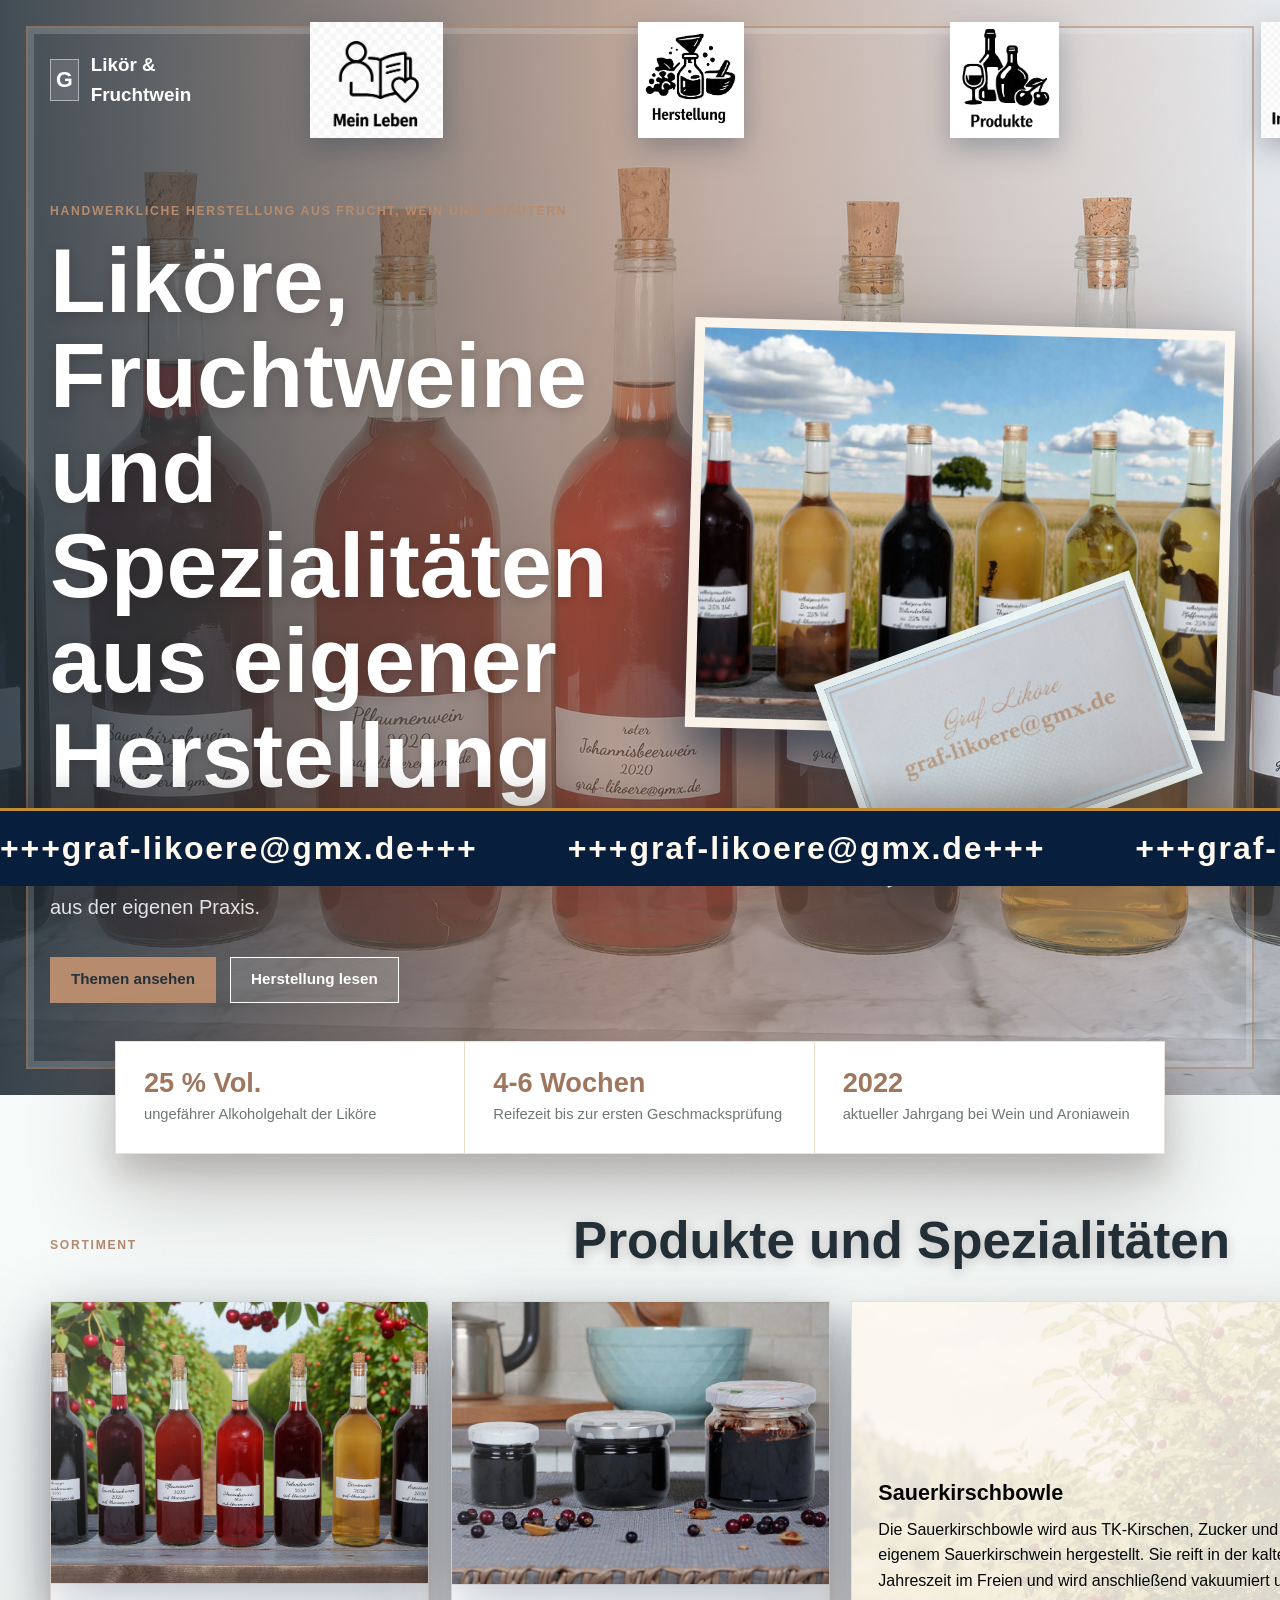
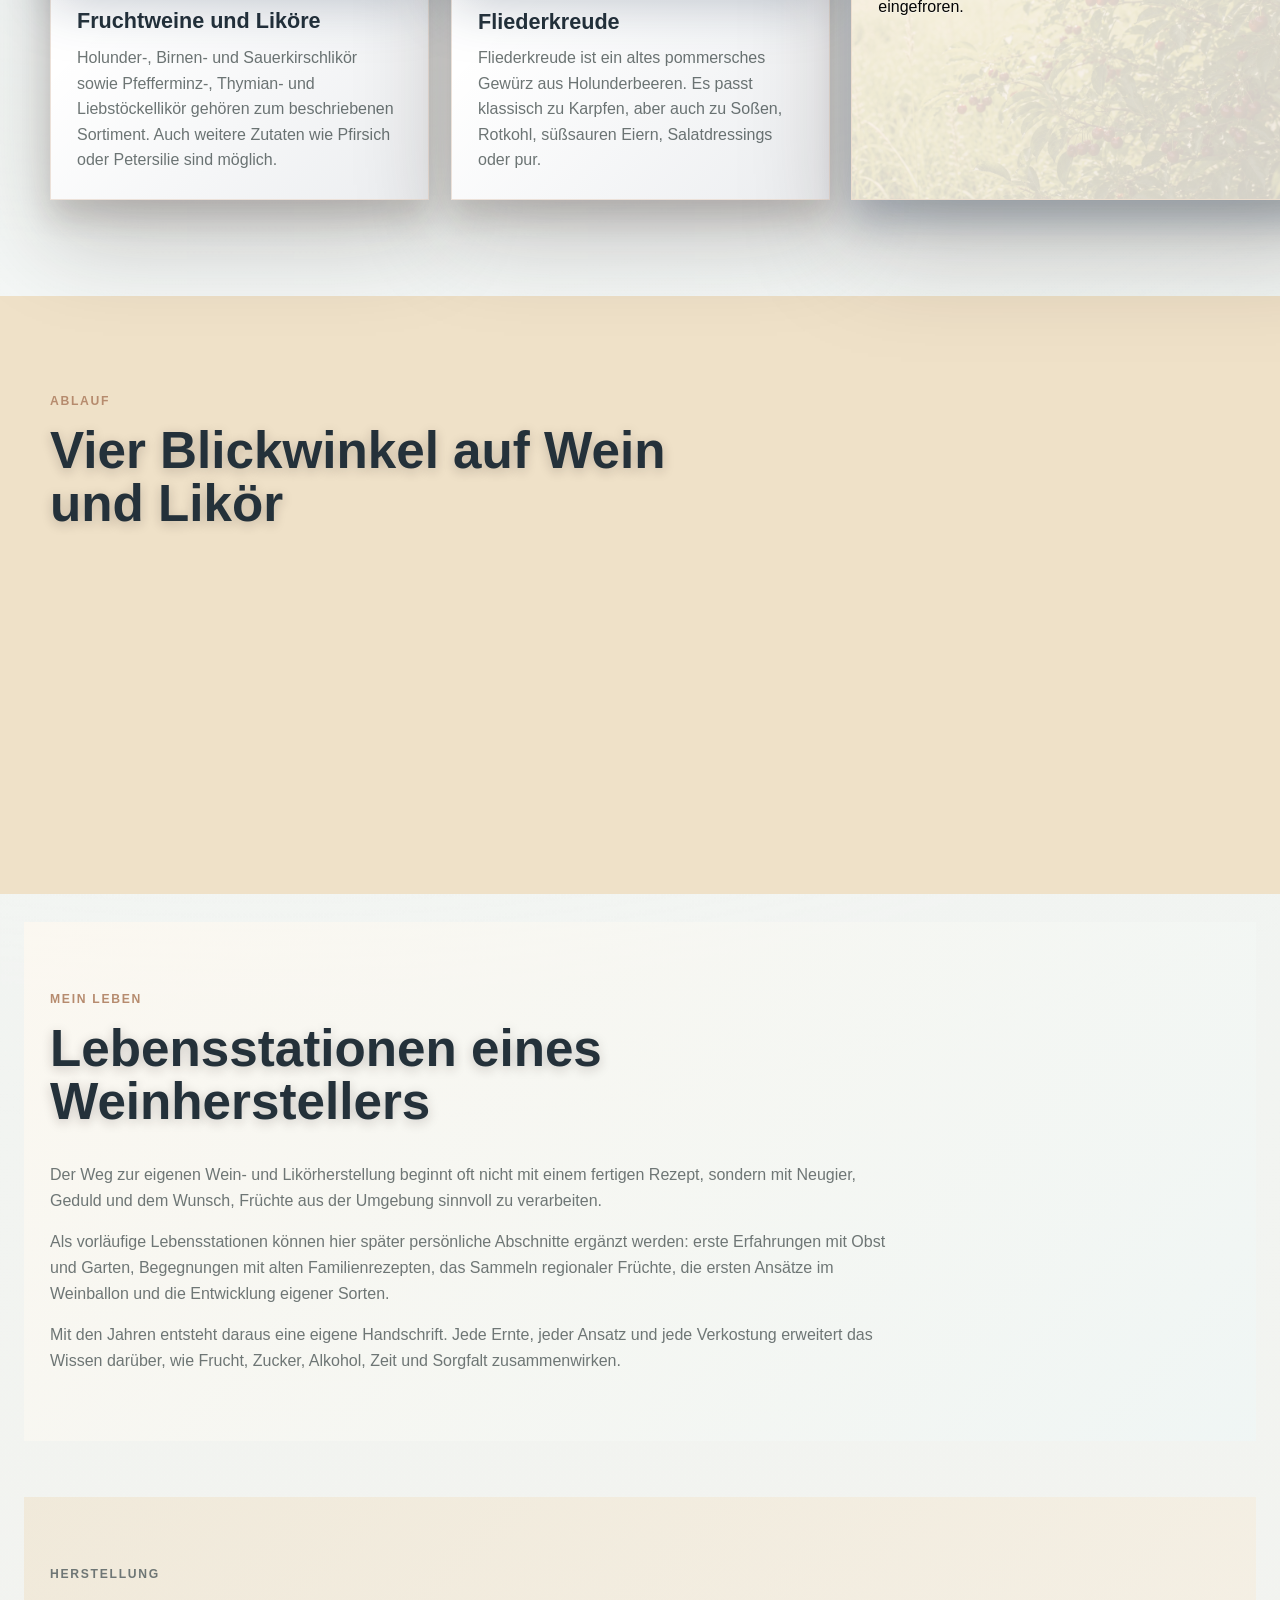
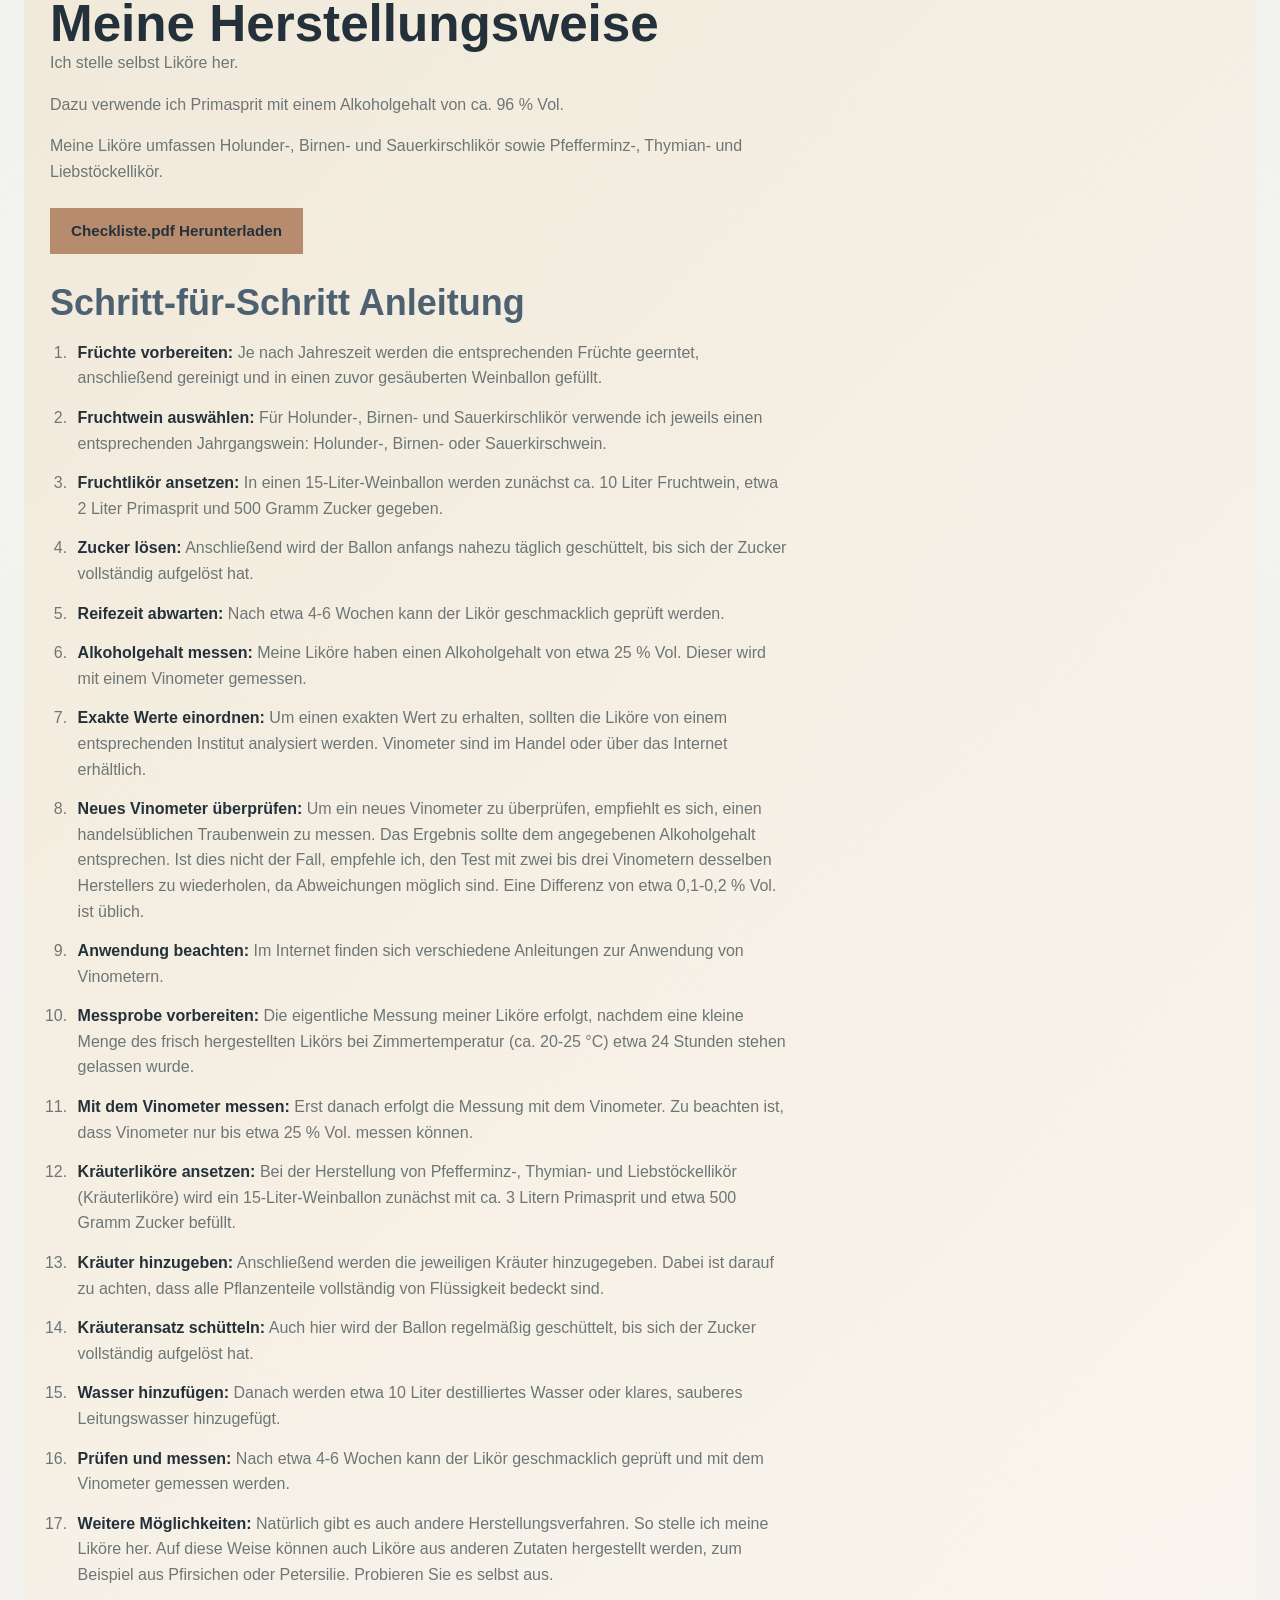
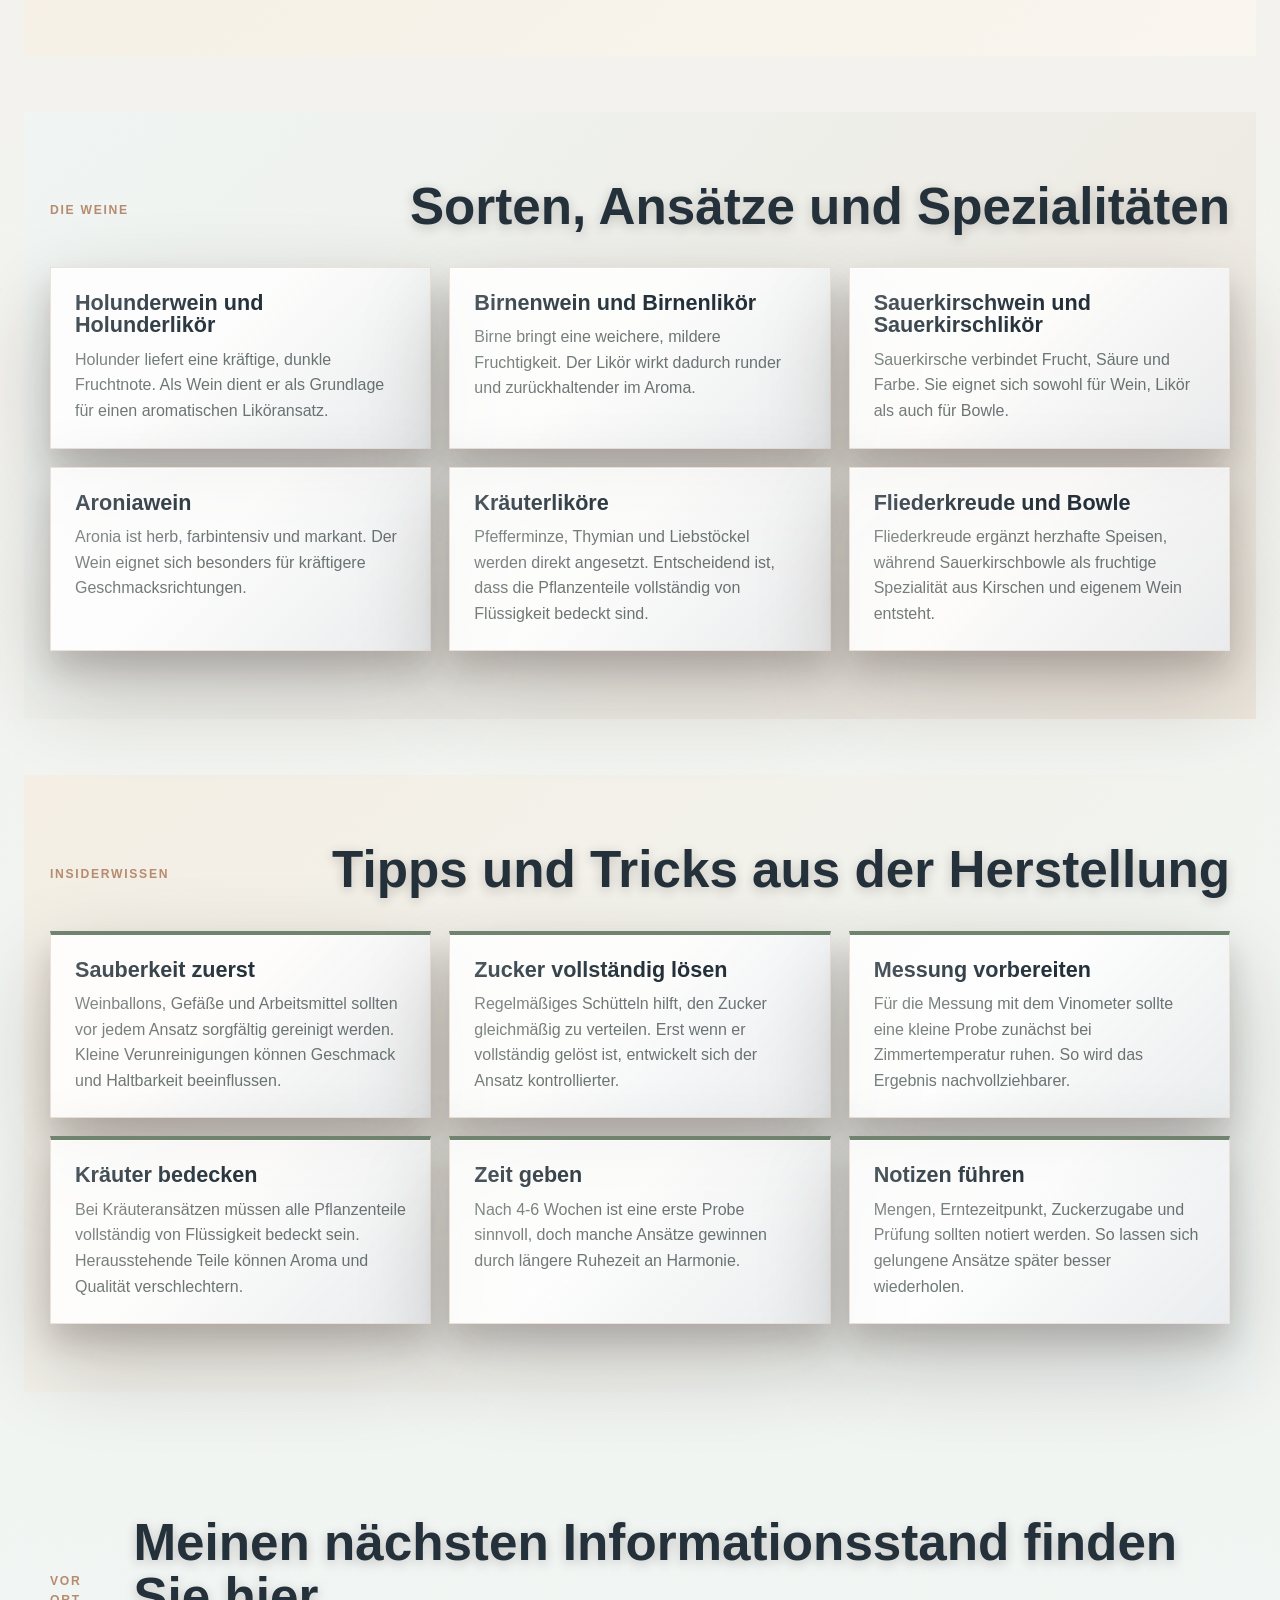
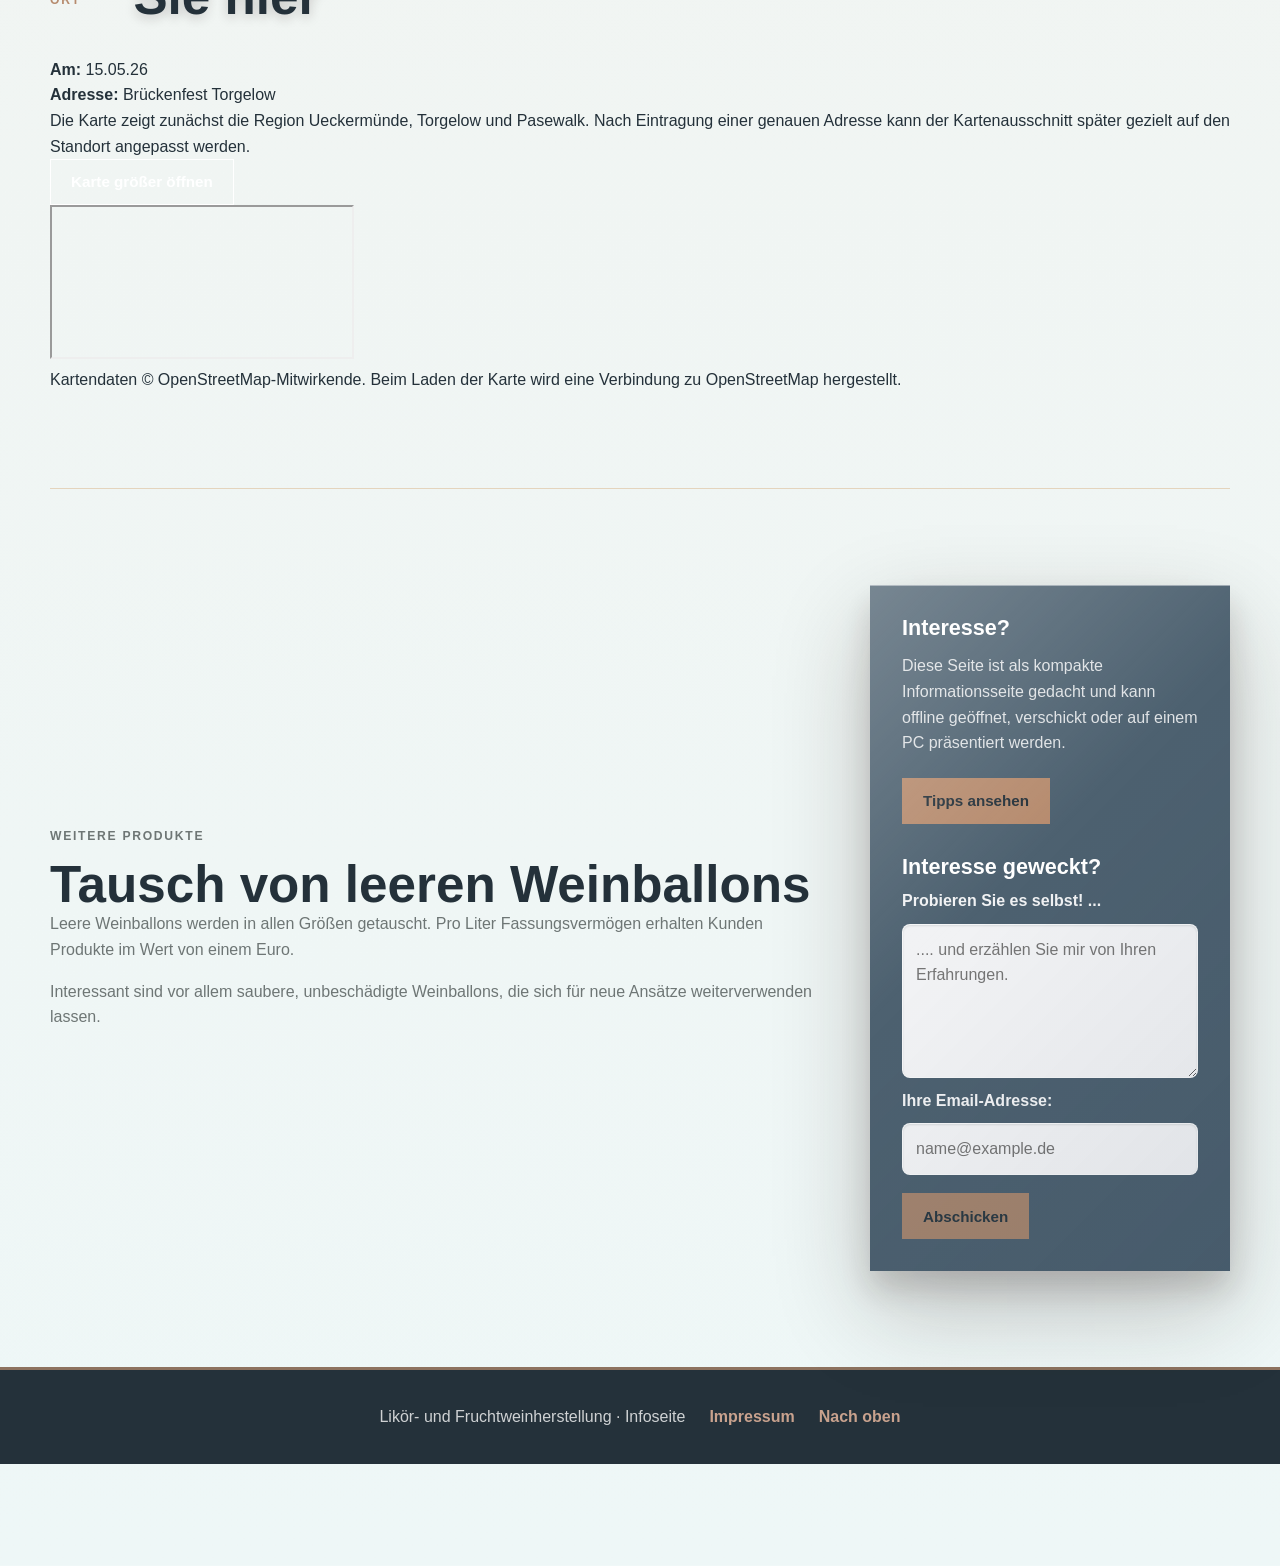
==== commit bea0387f: "Add files via upload" ====
--- a/index.html
+++ b/index.html
@@ -189,6 +189,29 @@
       </div>
     </section>
 
+    <section class="section info-section info-map" id="infostand">
+      <div class="section-heading">
+        <p class="eyebrow">Vor Ort</p>
+        <h2>Meinen nächsten Informationsstand finden Sie hier</h2>
+      </div>
+      <div class="map-layout">
+        <div class="map-copy">
+          <p><strong>Am:</strong> 15.05.26</p>
+          <p><strong>Adresse:</strong> Brückenfest Torgelow</p>
+          <p>Die Karte zeigt zunächst die Region Ueckermünde, Torgelow und Pasewalk. Nach Eintragung einer genauen Adresse kann der Kartenausschnitt später gezielt auf den Standort angepasst werden.</p>
+          <a class="button button-secondary" href="https://www.openstreetmap.org/#map=10/53.62/14.04" target="_blank" rel="noopener">Karte größer öffnen</a>
+        </div>
+        <div class="map-card" aria-label="OpenStreetMap Karte Region Ueckermünde, Torgelow und Pasewalk">
+          <iframe
+            title="OpenStreetMap Karte Region Ueckermünde, Torgelow und Pasewalk"
+            src="https://www.openstreetmap.org/export/embed.html?bbox=13.74%2C53.43%2C14.34%2C53.83&amp;layer=mapnik&amp;marker=53.629984%2C14.012289"
+            loading="lazy">
+          </iframe>
+          <p class="map-legal-note">Kartendaten © OpenStreetMap-Mitwirkende. Beim Laden der Karte wird eine Verbindung zu OpenStreetMap hergestellt.</p>
+        </div>
+      </div>
+    </section>
+
     <section class="section exchange" id="kontakt">
       <div>
         <p class="eyebrow">Weitere Produkte</p>
--- a/css/styles.css
+++ b/css/styles.css
@@ -180,8 +180,30 @@
 .section { width: min(1180px, calc(100% - 32px)); margin: 0 auto; padding: 96px 0; }
 .split { display: grid; grid-template-columns: minmax(0, 1fr) 380px; gap: 62px; align-items: start; }
 .split p + p, .exchange p + p { margin-top: 16px; }
-.split p, .exchange p { font-family: var(--font-body); color: var(--muted); }
-.more-text { margin-top: 16px; }
+.split p, .exchange p { font-family: var(--font-body); color: var(--muted); }
+.instruction-heading {
+  margin-top: 30px;
+  font-size: clamp(1.55rem, 3vw, 2.25rem);
+  color: var(--berry-dark);
+}
+.checklist-download {
+  margin-top: 24px;
+}
+.instruction-list {
+  margin: 18px 0 0;
+  padding-left: 1.35rem;
+  display: grid;
+  gap: 14px;
+  font-family: var(--font-body);
+  color: var(--muted);
+}
+.instruction-list li {
+  padding-left: 6px;
+}
+.instruction-list strong {
+  color: var(--ink);
+}
+.more-text { margin-top: 16px; }
 .read-more-button { margin-top: 24px; cursor: pointer; }
 .read-more-button:hover { filter: brightness(1.05); }
 .note-panel, .contact-card, .sample-box {
@@ -229,10 +251,71 @@
   grid-template-columns: repeat(4, 1fr);
   gap: 18px;
 }
-.timeline li { background: rgba(255,255,255,0.7); padding: 24px; min-height: 230px; }
+.timeline li { background: rgba(255,255,255,0.7); min-height: 230px; }
+.timeline-link {
+  display: flex;
+  min-height: 230px;
+  height: 100%;
+  flex-direction: column;
+  padding: 24px;
+  color: inherit;
+  text-decoration: none;
+}
+.timeline-link:hover strong { color: var(--berry); }
 .timeline span { font-family: var(--font-body); color: var(--gold); font-weight: 800; }
 .timeline strong { display: block; margin-top: 18px; font-size: 1.18rem; }
 .timeline p { margin-top: 10px; font-family: var(--font-body); color: var(--muted); }
+
+.info-section {
+  position: relative;
+}
+.info-section::before {
+  content: "";
+  position: absolute;
+  inset: 28px -26px 28px -26px;
+  z-index: -1;
+  opacity: 0.72;
+}
+.info-life::before {
+  background: linear-gradient(135deg, rgba(255,249,240,0.98), rgba(238,247,247,0.82));
+}
+.info-making::before {
+  background: linear-gradient(135deg, rgba(239,225,200,0.76), rgba(255,249,240,0.7));
+}
+.info-wines::before {
+  background: linear-gradient(135deg, rgba(238,247,247,0.88), rgba(231,218,203,0.7));
+}
+.info-knowledge::before {
+  background: linear-gradient(135deg, rgba(245,235,221,0.9), rgba(238,247,247,0.72));
+}
+.info-copy {
+  max-width: 860px;
+}
+.info-copy p,
+.info-card-grid p {
+  font-family: var(--font-body);
+  color: var(--muted);
+}
+.info-copy p + p {
+  margin-top: 16px;
+}
+.info-card-grid {
+  display: grid;
+  grid-template-columns: repeat(3, 1fr);
+  gap: 18px;
+}
+.info-card-grid article {
+  background: rgba(255,255,255,0.86);
+  border: 1px solid rgba(182,139,110,0.24);
+  padding: 24px;
+  box-shadow: 0 14px 36px rgba(50, 23, 16, 0.11);
+}
+.info-card-grid p {
+  margin-top: 10px;
+}
+.tips-grid article {
+  border-top: 4px solid var(--leaf);
+}
 
 .prices { padding-bottom: 66px; }
 .price-grid { display: grid; grid-template-columns: repeat(4, 1fr); gap: 14px; }
@@ -255,6 +338,45 @@
   border-top: 1px solid #e4d4bd;
 }
 .contact-card .button { margin-top: 22px; }
+.interest-form {
+  margin-top: 28px;
+  display: grid;
+  gap: 10px;
+  font-family: var(--font-body);
+}
+.interest-form h3 {
+  margin-top: 4px;
+}
+.interest-form label {
+  color: rgba(255,255,255,0.92);
+  font-weight: 800;
+}
+.interest-form input,
+.interest-form textarea {
+  width: 100%;
+  border: 1px solid rgba(255,255,255,0.38);
+  border-radius: 8px;
+  padding: 12px 13px;
+  font: inherit;
+  color: #24313a;
+  background: rgba(255,255,255,0.92);
+  box-shadow: inset 0 1px 2px rgba(36,49,58,0.12);
+}
+.interest-form textarea {
+  resize: vertical;
+  min-height: 128px;
+}
+.interest-form input:focus,
+.interest-form textarea:focus {
+  outline: 3px solid rgba(182,139,110,0.38);
+  border-color: var(--gold);
+}
+.interest-form .button {
+  margin-top: 8px;
+  width: fit-content;
+  cursor: default;
+  opacity: 0.82;
+}
 .footer {
   padding: 34px 16px;
   background: var(--ink);
@@ -268,41 +390,41 @@
 .footer a { color: var(--rose); text-decoration: none; font-weight: 700; }
 
 @media (max-width: 900px) {
-  .nav { position: relative; }
+  .nav {
+    position: relative;
+    flex-wrap: wrap;
+    gap: 10px;
+    padding: 16px 0 10px;
+  }
   .nav-toggle {
-    display: inline-flex;
-    width: 44px;
-    height: 44px;
-    flex-direction: column;
-    justify-content: center;
-    gap: 5px;
-    border: 1px solid rgba(255,255,255,0.45);
-    background: rgba(255,255,255,0.08);
+    display: none;
   }
   .nav-toggle span { display: block; width: 20px; height: 2px; background: var(--white); margin: 0 auto; }
   .nav-links {
-    display: none;
-    position: absolute;
-    top: 76px;
-    right: 0;
-    left: 0;
-    padding: 18px;
-    background: rgba(37, 24, 21, 0.96);
-    flex-direction: column;
-    align-items: stretch;
+    display: grid;
+    position: static;
+    flex: 0 0 100%;
+    width: 100%;
+    grid-template-columns: repeat(4, minmax(0, 1fr));
+    gap: 8px;
+    padding: 4px 0 0;
+    background: transparent;
+    align-items: center;
   }
   .nav-image-link {
-    width: min(100%, 560px);
+    width: 100%;
+    min-width: 0;
+    padding: 2px;
   }
   .nav-image-link img {
-    max-height: 144px;
+    max-height: 58px;
   } 
-  .nav-links.open { display: flex; }
+  .nav-links.open { display: grid; }
   .hero { grid-template-columns: 1fr; padding-top: 20px; }
   .hero-media { transform: none; max-width: 620px; } 
-  .intro-band, .split, .product-grid, .timeline, .price-grid, .exchange { grid-template-columns: 1fr; }
+  .intro-band, .split, .product-grid, .timeline, .price-grid, .info-card-grid, .exchange { grid-template-columns: 1fr; }
   .stat { border-right: 0; border-bottom: 1px solid #eadcc9; }
   .stat:last-child { border-bottom: 0; }
   .section { padding: 72px 0; }
@@ -311,6 +433,23 @@
 
 @media (max-width: 560px) {
   .site-header { min-height: auto; }
+  .nav {
+    width: min(100% - 20px, 1180px);
+  }
+  .brand {
+    font-size: 1rem;
+  }
+  .brand-mark {
+    width: 34px;
+    height: 34px;
+    font-size: 1.1rem;
+  }
+  .nav-links {
+    gap: 6px;
+  }
+  .nav-image-link img {
+    max-height: 42px;
+  }
   h1 { font-size: 2.75rem; }
   h2 { font-size: 2rem; }
   .hero { min-height: auto; padding-bottom: 86px; }
@@ -408,6 +547,7 @@
 .note-panel,
 .contact-card,
 .sample-box,
+.info-card-grid article,
 .price-grid article,
 .timeline li,
 .intro-band {
@@ -429,6 +569,7 @@
 }
 .product-card,
 .price-grid article,
+.info-card-grid article,
 .timeline li,
 .note-panel,
 .contact-card,
@@ -438,6 +579,7 @@
 }
 .product-card::after,
 .price-grid article::after,
+.info-card-grid article::after,
 .timeline li::after,
 .note-panel::after,
 .contact-card::after,
@@ -451,6 +593,7 @@
 }
 .product-card:hover,
 .price-grid article:hover,
+.info-card-grid article:hover,
 .timeline li:hover,
 .note-panel:hover,
 .contact-card:hover,
@@ -477,6 +620,7 @@
 @media (max-width: 900px) {
   .product-card:hover,
   .price-grid article:hover,
+  .info-card-grid article:hover,
   .timeline li:hover,
   .note-panel:hover,
   .contact-card:hover,
